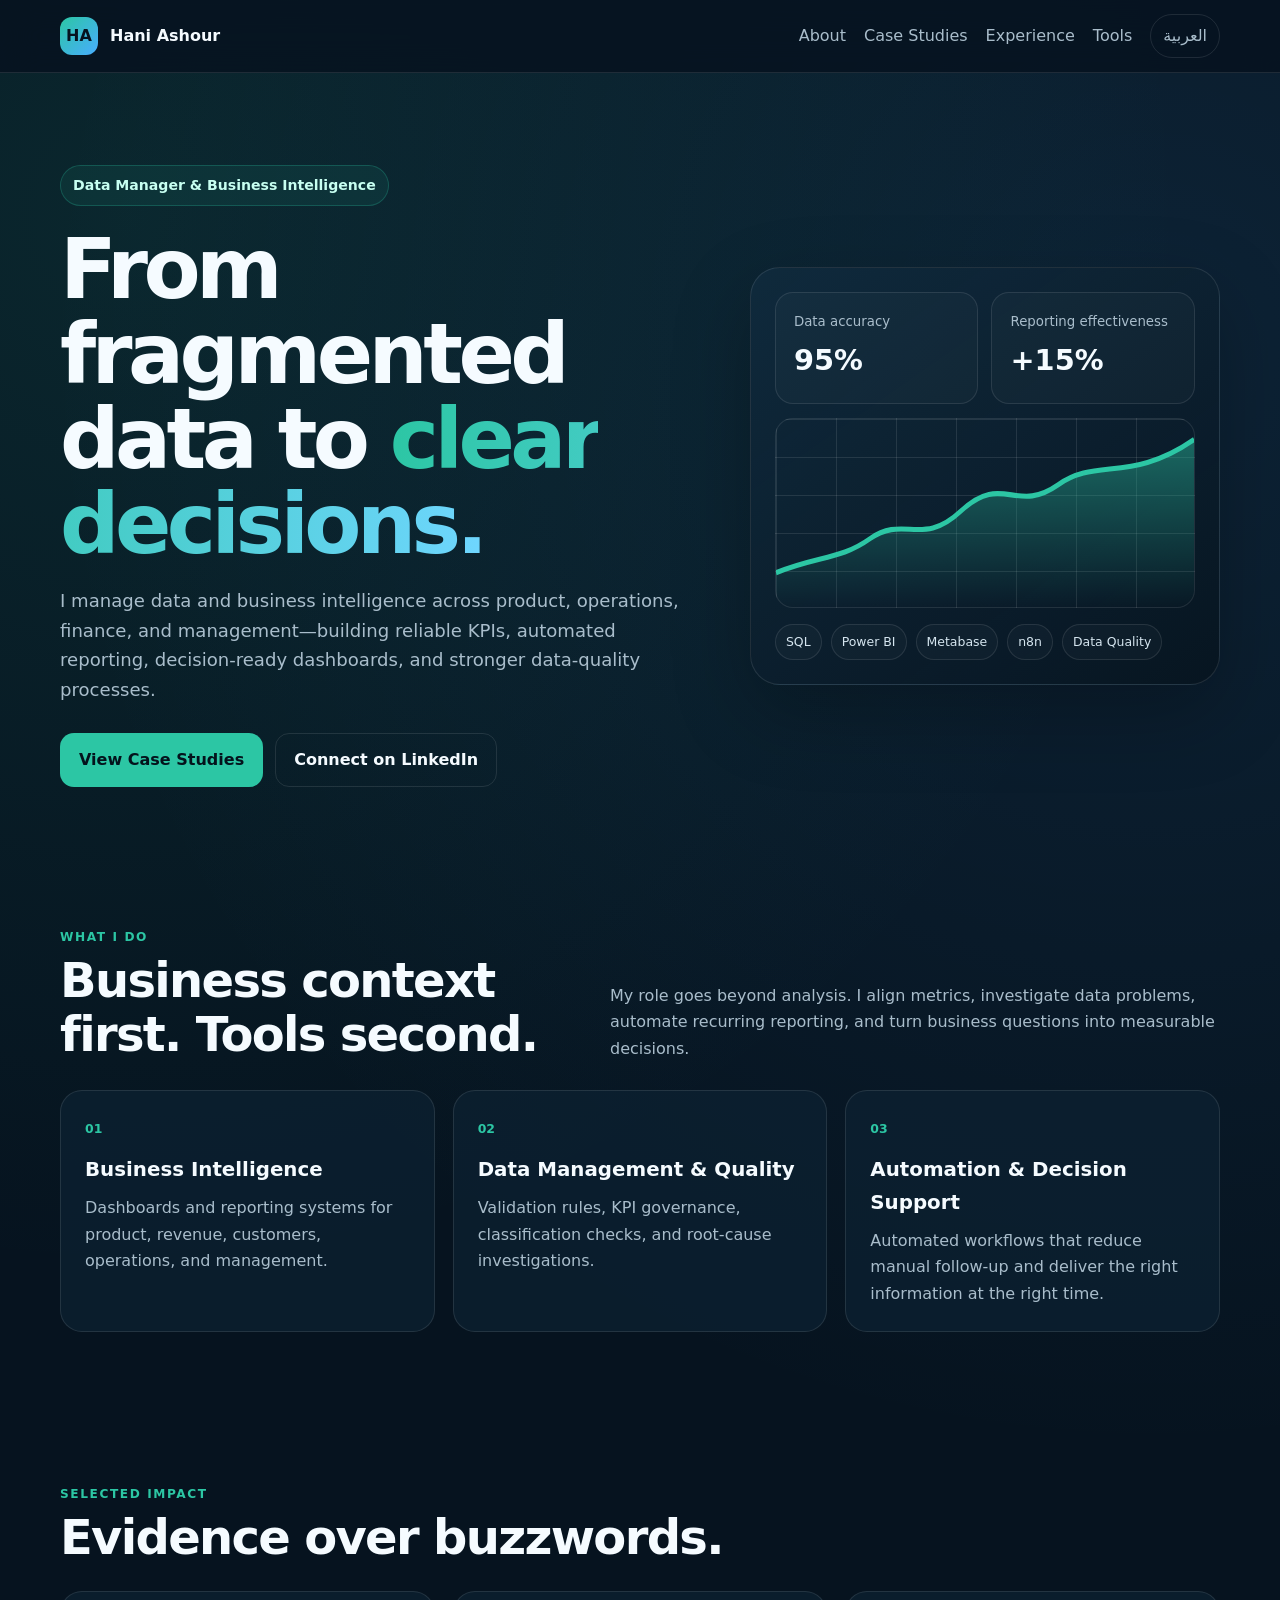
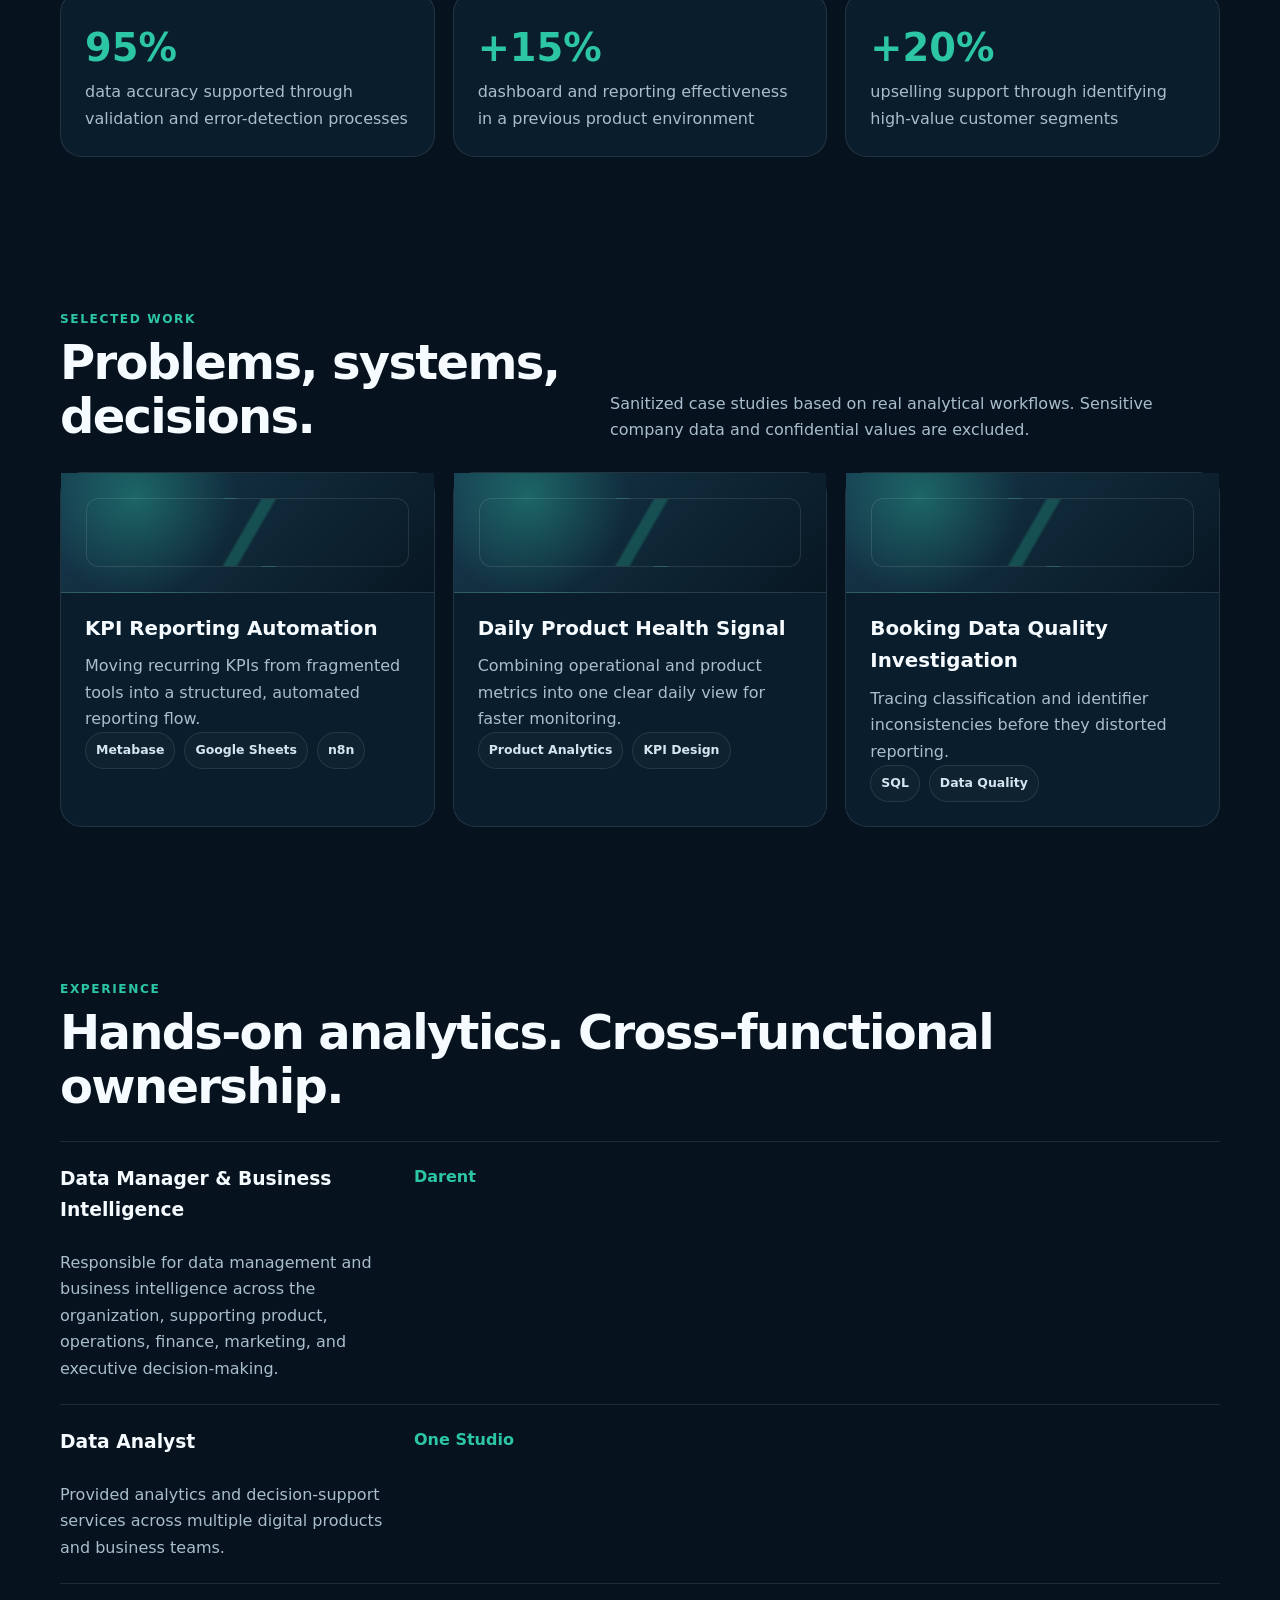
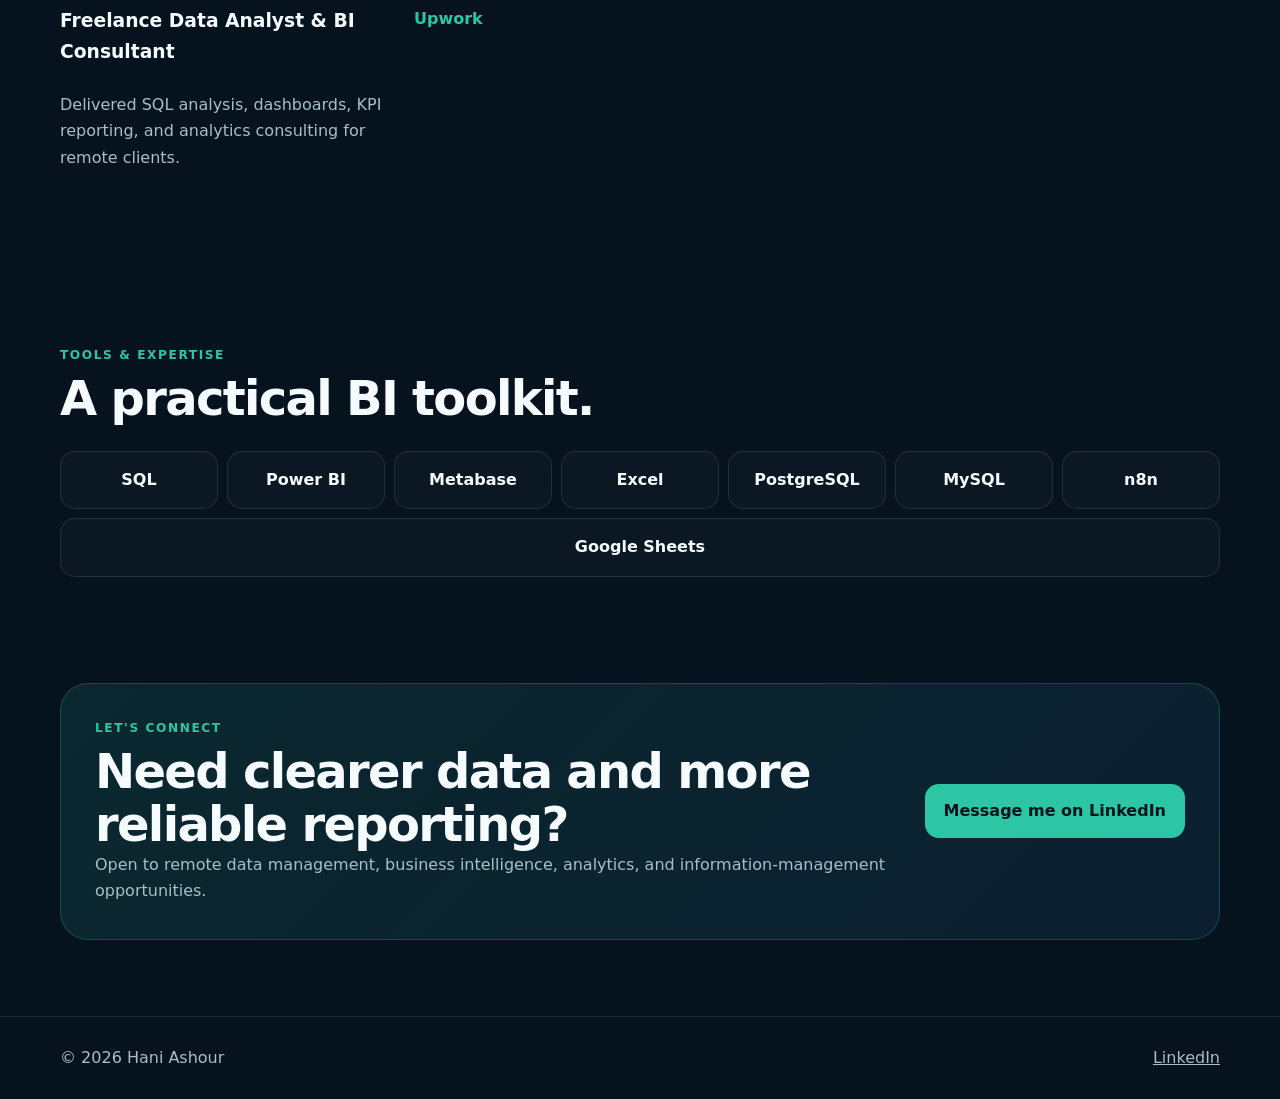
==== index.html @ 112cf879 "Add files via upload" ====
<!doctype html>
<html lang="en" dir="ltr">
<head>
  <meta charset="utf-8">
  <meta name="viewport" content="width=device-width,initial-scale=1">
  <title>Hani Ashour | Data Manager & Business Intelligence</title>
  <meta name="description" content="Hani Ashour is a Data Manager and Business Intelligence professional specializing in SQL, KPI automation, data quality, dashboards, and product and business analytics.">
  <meta name="robots" content="index,follow,max-image-preview:large">
  <meta property="og:type" content="profile">
  <meta property="og:title" content="Hani Ashour | Data Manager & Business Intelligence">
  <meta property="og:description" content="Turning fragmented data into reliable KPIs, automated reporting, and clear decisions.">
  <meta property="og:image" content="assets/og-image.svg">
  <link rel="icon" href="assets/favicon.svg" type="image/svg+xml">
  <link rel="stylesheet" href="assets/styles.css">
  <script type="application/ld+json">
  {
    "@context":"https://schema.org",
    "@type":"Person",
    "name":"Hani Ashour",
    "jobTitle":"Data Manager and Business Intelligence Professional",
    "sameAs":["https://www.linkedin.com/in/hani-ashour/"],
    "worksFor":{"@type":"Organization","name":"Darent"},
    "alumniOf":{"@type":"CollegeOrUniversity","name":"University of Palestine"},
    "knowsAbout":["Business Intelligence","Data Management","SQL","KPI Automation","Data Quality","Product Analytics","Power BI","Metabase"]
  }
  </script>
</head>
<body>
<a class="skip" href="#main">Skip to content</a>

<header class="site-header">
  <div class="nav container">
    <a class="brand" href="#top" aria-label="Hani Ashour home">
      <span class="brand-mark">HA</span><span>Hani Ashour</span>
    </a>
    <nav>
      <a href="#about" data-en="About" data-ar="عني">About</a>
      <a href="#work" data-en="Case Studies" data-ar="دراسات الحالة">Case Studies</a>
      <a href="#experience" data-en="Experience" data-ar="الخبرة">Experience</a>
      <a href="#tools" data-en="Tools" data-ar="الأدوات">Tools</a>
      <button id="langBtn" type="button">العربية</button>
    </nav>
  </div>
</header>

<main id="main">
<section id="top" class="hero">
  <div class="container hero-grid">
    <div>
      <div class="eyebrow" data-en="Data Manager & Business Intelligence" data-ar="مدير بيانات وذكاء أعمال">Data Manager & Business Intelligence</div>
      <h1 data-en="From fragmented data to clear decisions." data-ar="من بيانات متفرقة إلى قرارات واضحة.">From fragmented data to <span>clear decisions.</span></h1>
      <p class="lead" data-en="I manage data and business intelligence across product, operations, finance, and management—building reliable KPIs, automated reporting, decision-ready dashboards, and stronger data-quality processes."
         data-ar="أدير البيانات وذكاء الأعمال عبر المنتج والعمليات والمالية والإدارة، وأبني مؤشرات موثوقة وتقارير مؤتمتة ولوحات معلومات جاهزة لدعم القرار.">
         I manage data and business intelligence across product, operations, finance, and management—building reliable KPIs, automated reporting, decision-ready dashboards, and stronger data-quality processes.
      </p>
      <div class="actions">
        <a class="btn primary" href="#work" data-en="View Case Studies" data-ar="شاهد دراسات الحالة">View Case Studies</a>
        <a class="btn" href="https://www.linkedin.com/in/hani-ashour/" target="_blank" rel="noopener" data-en="Connect on LinkedIn" data-ar="تواصل عبر LinkedIn">Connect on LinkedIn</a>
      </div>
    </div>
    <div class="dashboard" aria-label="Business intelligence dashboard illustration">
      <div class="metric-grid">
        <div class="metric"><small data-en="Data accuracy" data-ar="دقة البيانات">Data accuracy</small><strong>95%</strong></div>
        <div class="metric"><small data-en="Reporting effectiveness" data-ar="فعالية التقارير">Reporting effectiveness</small><strong>+15%</strong></div>
      </div>
      <div class="chart">
        <svg viewBox="0 0 600 220" preserveAspectRatio="none" role="img" aria-label="Rising analytical trend">
          <defs><linearGradient id="fill" x1="0" y1="0" x2="0" y2="1"><stop offset="0" stop-color="#2cc6a4" stop-opacity=".45"/><stop offset="1" stop-color="#2cc6a4" stop-opacity="0"/></linearGradient></defs>
          <path d="M0 180 C60 160 92 165 135 140 C184 112 210 150 265 108 C325 62 344 112 405 77 C460 45 510 75 600 24 L600 220 L0 220Z" fill="url(#fill)"/>
          <path d="M0 180 C60 160 92 165 135 140 C184 112 210 150 265 108 C325 62 344 112 405 77 C460 45 510 75 600 24" fill="none" stroke="#2cc6a4" stroke-width="6"/>
        </svg>
      </div>
      <div class="chips"><span>SQL</span><span>Power BI</span><span>Metabase</span><span>n8n</span><span data-en="Data Quality" data-ar="جودة البيانات">Data Quality</span></div>
    </div>
  </div>
</section>

<section id="about">
  <div class="container">
    <div class="section-head">
      <div><div class="kicker" data-en="What I Do" data-ar="ماذا أقدم؟">What I Do</div><h2 data-en="Business context first. Tools second." data-ar="سياق الأعمال أولًا. الأدوات ثانيًا.">Business context first. Tools second.</h2></div>
      <p data-en="My role goes beyond analysis. I align metrics, investigate data problems, automate recurring reporting, and turn business questions into measurable decisions."
         data-ar="دوري يتجاوز التحليل؛ أوحد المؤشرات، وأحقق في مشاكل البيانات، وأؤتمت التقارير المتكررة، وأحوّل أسئلة الأعمال إلى قرارات قابلة للقياس.">
         My role goes beyond analysis. I align metrics, investigate data problems, automate recurring reporting, and turn business questions into measurable decisions.
      </p>
    </div>
    <div class="cards">
      <article><span>01</span><h3 data-en="Business Intelligence" data-ar="ذكاء الأعمال">Business Intelligence</h3><p data-en="Dashboards and reporting systems for product, revenue, customers, operations, and management."
      data-ar="لوحات معلومات وأنظمة تقارير تدعم قرارات المنتج والإيرادات والعملاء والعمليات والإدارة.">Dashboards and reporting systems for product, revenue, customers, operations, and management.</p></article>
      <article><span>02</span><h3 data-en="Data Management & Quality" data-ar="إدارة البيانات وجودتها">Data Management & Quality</h3><p data-en="Validation rules, KPI governance, classification checks, and root-cause investigations."
      data-ar="قواعد تحقق وحوكمة مؤشرات وفحص التصنيفات وتحليل الأسباب الجذرية للمشاكل.">Validation rules, KPI governance, classification checks, and root-cause investigations.</p></article>
      <article><span>03</span><h3 data-en="Automation & Decision Support" data-ar="الأتمتة ودعم القرار">Automation & Decision Support</h3><p data-en="Automated workflows that reduce manual follow-up and deliver the right information at the right time."
      data-ar="تدفقات مؤتمتة تقلل المتابعة اليدوية وتوصل المعلومة الصحيحة في الوقت المناسب.">Automated workflows that reduce manual follow-up and deliver the right information at the right time.</p></article>
    </div>
  </div>
</section>

<section id="impact">
  <div class="container">
    <div class="kicker" data-en="Selected Impact" data-ar="أثر مختار">Selected Impact</div>
    <h2 data-en="Evidence over buzzwords." data-ar="الدليل أهم من الكلام.">Evidence over buzzwords.</h2>
    <div class="impact-grid">
      <div><strong>95%</strong><p data-en="data accuracy supported through validation and error-detection processes" data-ar="دقة بيانات مدعومة بعمليات تحقق واكتشاف للأخطاء">data accuracy supported through validation and error-detection processes</p></div>
      <div><strong>+15%</strong><p data-en="dashboard and reporting effectiveness in a previous product environment" data-ar="تحسن في فعالية لوحات المعلومات والتقارير في بيئة منتج سابقة">dashboard and reporting effectiveness in a previous product environment</p></div>
      <div><strong>+20%</strong><p data-en="upselling support through identifying high-value customer segments" data-ar="دعم فرص البيع الإضافي عبر تحديد شرائح العملاء الأعلى قيمة">upselling support through identifying high-value customer segments</p></div>
    </div>
  </div>
</section>

<section id="work">
  <div class="container">
    <div class="section-head">
      <div><div class="kicker" data-en="Selected Work" data-ar="أعمال مختارة">Selected Work</div><h2 data-en="Problems, systems, decisions." data-ar="مشاكل، أنظمة، وقرارات.">Problems, systems, decisions.</h2></div>
      <p data-en="Sanitized case studies based on real analytical workflows. Sensitive company data and confidential values are excluded."
         data-ar="دراسات حالة مبنية على تجارب حقيقية بعد إزالة بيانات الشركات الحساسة والقيم السرية.">
         Sanitized case studies based on real analytical workflows. Sensitive company data and confidential values are excluded.
      </p>
    </div>
    <div class="cards case-cards">
      <article><div class="case-art"></div><h3 data-en="KPI Reporting Automation" data-ar="أتمتة تقارير مؤشرات الأداء">KPI Reporting Automation</h3><p data-en="Moving recurring KPIs from fragmented tools into a structured, automated reporting flow."
      data-ar="نقل المؤشرات المتكررة من أدوات متفرقة إلى تدفق تقارير منظم ومؤتمت.">Moving recurring KPIs from fragmented tools into a structured, automated reporting flow.</p><div class="tags"><b>Metabase</b><b>Google Sheets</b><b>n8n</b></div></article>
      <article><div class="case-art"></div><h3 data-en="Daily Product Health Signal" data-ar="مؤشر يومي لصحة المنتج">Daily Product Health Signal</h3><p data-en="Combining operational and product metrics into one clear daily view for faster monitoring."
      data-ar="دمج مؤشرات المنتج والعمليات في رؤية يومية واضحة للمتابعة الأسرع.">Combining operational and product metrics into one clear daily view for faster monitoring.</p><div class="tags"><b>Product Analytics</b><b>KPI Design</b></div></article>
      <article><div class="case-art"></div><h3 data-en="Booking Data Quality Investigation" data-ar="التحقيق في جودة بيانات الحجوزات">Booking Data Quality Investigation</h3><p data-en="Tracing classification and identifier inconsistencies before they distorted reporting."
      data-ar="تتبع اختلافات التصنيف والمعرفات قبل أن تشوه التقارير.">Tracing classification and identifier inconsistencies before they distorted reporting.</p><div class="tags"><b>SQL</b><b>Data Quality</b></div></article>
    </div>
  </div>
</section>

<section id="experience">
  <div class="container">
    <div class="kicker" data-en="Experience" data-ar="الخبرة">Experience</div>
    <h2 data-en="Hands-on analytics. Cross-functional ownership." data-ar="تحليل عملي ومسؤولية عابرة للأقسام.">Hands-on analytics. Cross-functional ownership.</h2>
    <div class="timeline">
      <div><h3 data-en="Data Manager & Business Intelligence" data-ar="مدير بيانات وذكاء أعمال">Data Manager & Business Intelligence</h3><b>Darent</b><p data-en="Responsible for data management and business intelligence across the organization, supporting product, operations, finance, marketing, and executive decision-making."
      data-ar="إدارة البيانات وذكاء الأعمال على مستوى المؤسسة، ودعم قرارات المنتج والعمليات والمالية والتسويق والإدارة.">Responsible for data management and business intelligence across the organization, supporting product, operations, finance, marketing, and executive decision-making.</p></div>
      <div><h3 data-en="Data Analyst" data-ar="محلل بيانات">Data Analyst</h3><b>One Studio</b><p data-en="Provided analytics and decision-support services across multiple digital products and business teams."
      data-ar="تقديم خدمات التحليل ودعم القرار عبر عدة منتجات رقمية وفرق أعمال.">Provided analytics and decision-support services across multiple digital products and business teams.</p></div>
      <div><h3 data-en="Freelance Data Analyst & BI Consultant" data-ar="محلل بيانات ومستشار BI مستقل">Freelance Data Analyst & BI Consultant</h3><b>Upwork</b><p data-en="Delivered SQL analysis, dashboards, KPI reporting, and analytics consulting for remote clients."
      data-ar="تقديم تحليل SQL ولوحات معلومات وتقارير مؤشرات واستشارات تحليلية لعملاء عن بعد.">Delivered SQL analysis, dashboards, KPI reporting, and analytics consulting for remote clients.</p></div>
    </div>
  </div>
</section>

<section id="tools">
  <div class="container">
    <div class="kicker" data-en="Tools & Expertise" data-ar="الأدوات والخبرة">Tools & Expertise</div>
    <h2 data-en="A practical BI toolkit." data-ar="حزمة BI عملية.">A practical BI toolkit.</h2>
    <div class="tools"><span>SQL</span><span>Power BI</span><span>Metabase</span><span>Excel</span><span>PostgreSQL</span><span>MySQL</span><span>n8n</span><span>Google Sheets</span></div>
  </div>
</section>

<section class="contact">
  <div class="container cta">
    <div><div class="kicker" data-en="Let's Connect" data-ar="لنتواصل">Let's Connect</div><h2 data-en="Need clearer data and more reliable reporting?" data-ar="تحتاج بيانات أوضح وتقارير أكثر موثوقية؟">Need clearer data and more reliable reporting?</h2><p data-en="Open to remote data management, business intelligence, analytics, and information-management opportunities."
    data-ar="متاح لفرص العمل عن بعد في إدارة البيانات وذكاء الأعمال والتحليلات وإدارة المعلومات.">Open to remote data management, business intelligence, analytics, and information-management opportunities.</p></div>
    <a class="btn primary" href="https://www.linkedin.com/in/hani-ashour/" target="_blank" rel="noopener" data-en="Message me on LinkedIn" data-ar="راسلني على LinkedIn">Message me on LinkedIn</a>
  </div>
</section>
</main>

<footer><div class="container"><span>© <span id="year"></span> Hani Ashour</span><a href="https://www.linkedin.com/in/hani-ashour/" target="_blank" rel="noopener">LinkedIn</a></div></footer>
<script src="assets/script.js"></script>
</body>
</html>
---- assets/styles.css ----
:root{--bg:#06131f;--panel:#0d2232;--panel2:#102a3d;--text:#f5fbff;--muted:#a9bdcb;--accent:#2cc6a4;--blue:#48adff;--line:rgba(255,255,255,.10);--max:1160px}*{box-sizing:border-box}html{scroll-behavior:smooth}body{margin:0;background:radial-gradient(circle at 10% 5%,rgba(44,198,164,.11),transparent 25%),radial-gradient(circle at 90% 8%,rgba(72,173,255,.10),transparent 27%),var(--bg);color:var(--text);font-family:Inter,system-ui,-apple-system,"Segoe UI",Arial,sans-serif;line-height:1.65}body.rtl{direction:rtl;font-family:Tahoma,Arial,sans-serif}.container{width:min(var(--max),calc(100% - 36px));margin:auto}.skip{position:absolute;left:-9999px}.skip:focus{left:10px;top:10px;background:white;color:black;padding:10px;z-index:99}.site-header{position:sticky;top:0;z-index:20;background:rgba(6,19,31,.84);backdrop-filter:blur(18px);border-bottom:1px solid var(--line)}.nav{min-height:72px;display:flex;align-items:center;justify-content:space-between;gap:20px}.brand{display:flex;align-items:center;gap:12px;color:var(--text);text-decoration:none;font-weight:900}.brand-mark{display:grid;place-items:center;width:38px;height:38px;border-radius:12px;background:linear-gradient(135deg,var(--accent),var(--blue));color:#06131f}.nav nav{display:flex;align-items:center;gap:18px}.nav nav a,.nav button{color:var(--muted);text-decoration:none;background:none;border:0;font:inherit;cursor:pointer}.nav button{border:1px solid var(--line);padding:8px 12px;border-radius:999px}.hero{padding:92px 0 64px}.hero-grid{display:grid;grid-template-columns:1.15fr .85fr;gap:54px;align-items:center}.eyebrow{display:inline-flex;padding:8px 12px;border-radius:999px;color:#c7fff1;background:rgba(44,198,164,.08);border:1px solid rgba(44,198,164,.25);font-size:.88rem;font-weight:800}h1{font-size:clamp(2.8rem,6.5vw,5.7rem);line-height:1.02;letter-spacing:-.055em;margin:22px 0 18px}h1 span{background:linear-gradient(90deg,var(--accent),#6fd6ff);-webkit-background-clip:text;background-clip:text;color:transparent}.lead{font-size:1.13rem;color:var(--muted);max-width:720px}.actions{display:flex;flex-wrap:wrap;gap:12px;margin-top:28px}.btn{display:inline-flex;justify-content:center;align-items:center;text-decoration:none;padding:13px 18px;border-radius:14px;border:1px solid var(--line);font-weight:850;color:var(--text)}.btn.primary{background:var(--accent);color:#04131c;border-color:transparent}.dashboard{padding:24px;border:1px solid var(--line);border-radius:30px;background:linear-gradient(145deg,rgba(16,42,61,.95),rgba(7,20,31,.85));box-shadow:0 28px 80px rgba(0,0,0,.24)}.metric-grid{display:grid;grid-template-columns:1fr 1fr;gap:13px}.metric{padding:18px;border-radius:18px;border:1px solid var(--line);background:rgba(255,255,255,.025)}.metric small{display:block;color:var(--muted)}.metric strong{display:block;font-size:1.8rem;margin-top:4px}.chart{height:190px;margin-top:14px;border:1px solid var(--line);border-radius:18px;overflow:hidden;background:linear-gradient(var(--line) 1px,transparent 1px),linear-gradient(90deg,var(--line) 1px,transparent 1px);background-size:100% 38px,60px 100%}.chart svg{width:100%;height:100%}.chips,.tags,.tools{display:flex;flex-wrap:wrap;gap:9px}.chips{margin-top:16px}.chips span,.tags b{font-size:.78rem;padding:7px 10px;border:1px solid var(--line);border-radius:999px;color:#d5e5ef;background:rgba(255,255,255,.025)}section{padding:76px 0}.section-head{display:flex;justify-content:space-between;align-items:end;gap:30px;margin-bottom:28px}.section-head>p{max-width:610px;color:var(--muted);margin:0}.kicker{text-transform:uppercase;letter-spacing:.13em;color:var(--accent);font-weight:900;font-size:.76rem}h2{font-size:clamp(2rem,4vw,3rem);line-height:1.12;letter-spacing:-.035em;margin:7px 0 0}.cards{display:grid;grid-template-columns:repeat(3,1fr);gap:18px}.cards article,.impact-grid>div{padding:24px;border:1px solid var(--line);border-radius:22px;background:rgba(13,34,50,.72)}.cards article>span{font-size:.78rem;color:var(--accent);font-weight:900}.cards h3{font-size:1.24rem;margin:13px 0 8px}.cards p,.impact-grid p,.timeline p,.contact p{color:var(--muted);margin:0}.impact-grid{display:grid;grid-template-columns:repeat(3,1fr);gap:18px;margin-top:26px}.impact-grid strong{font-size:2.4rem;color:var(--accent)}.case-art{height:120px;margin:-24px -24px 20px;background:radial-gradient(circle at 20% 20%,rgba(44,198,164,.35),transparent 32%),linear-gradient(135deg,#17394e,#081722);border-bottom:1px solid var(--line);position:relative}.case-art:after{content:"";position:absolute;inset:25px;border:1px solid rgba(255,255,255,.11);border-radius:13px;background:linear-gradient(120deg,transparent 48%,rgba(44,198,164,.25) 49%,rgba(44,198,164,.25) 52%,transparent 53%)}.timeline{margin-top:28px}.timeline>div{display:grid;grid-template-columns:330px 1fr;gap:24px;padding:22px 0;border-top:1px solid var(--line)}.timeline h3{margin:0}.timeline b{color:var(--accent)}.tools{margin-top:25px}.tools span{flex:1 1 140px;text-align:center;padding:15px;border:1px solid var(--line);border-radius:15px;background:rgba(255,255,255,.025);font-weight:850}.contact{padding-top:30px}.cta{display:grid;grid-template-columns:1fr auto;align-items:center;gap:30px;padding:34px;border-radius:28px;border:1px solid rgba(44,198,164,.25);background:linear-gradient(135deg,rgba(44,198,164,.12),rgba(72,173,255,.08))}footer{border-top:1px solid var(--line);padding:28px 0;color:var(--muted)}footer .container{display:flex;justify-content:space-between}footer a{color:var(--muted)}@media(max-width:900px){.hero-grid{grid-template-columns:1fr}.cards,.impact-grid{grid-template-columns:1fr 1fr}.nav nav a{display:none}.timeline>div{grid-template-columns:1fr}.cta{grid-template-columns:1fr}}@media(max-width:620px){.hero{padding-top:58px}h1{font-size:2.7rem}.cards,.impact-grid,.metric-grid{grid-template-columns:1fr}.section-head{flex-direction:column;align-items:start}.dashboard{padding:18px}}
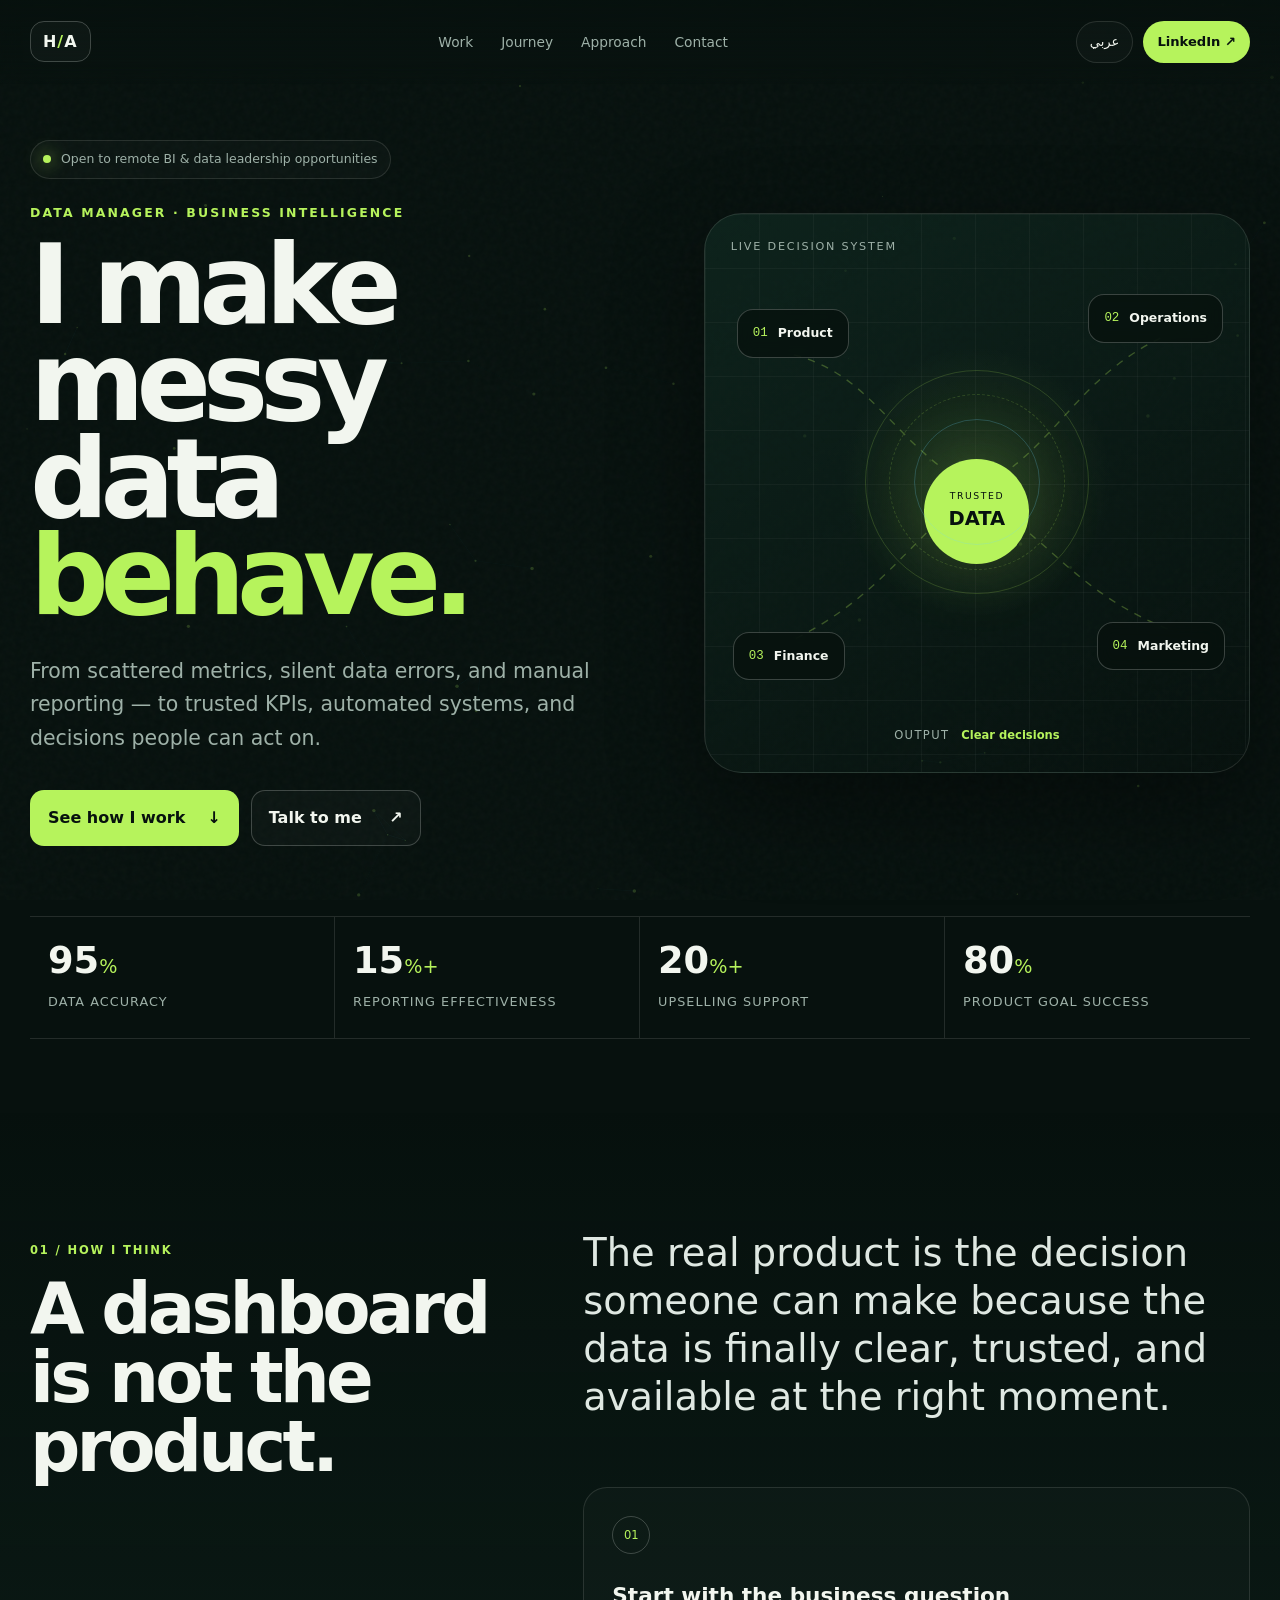
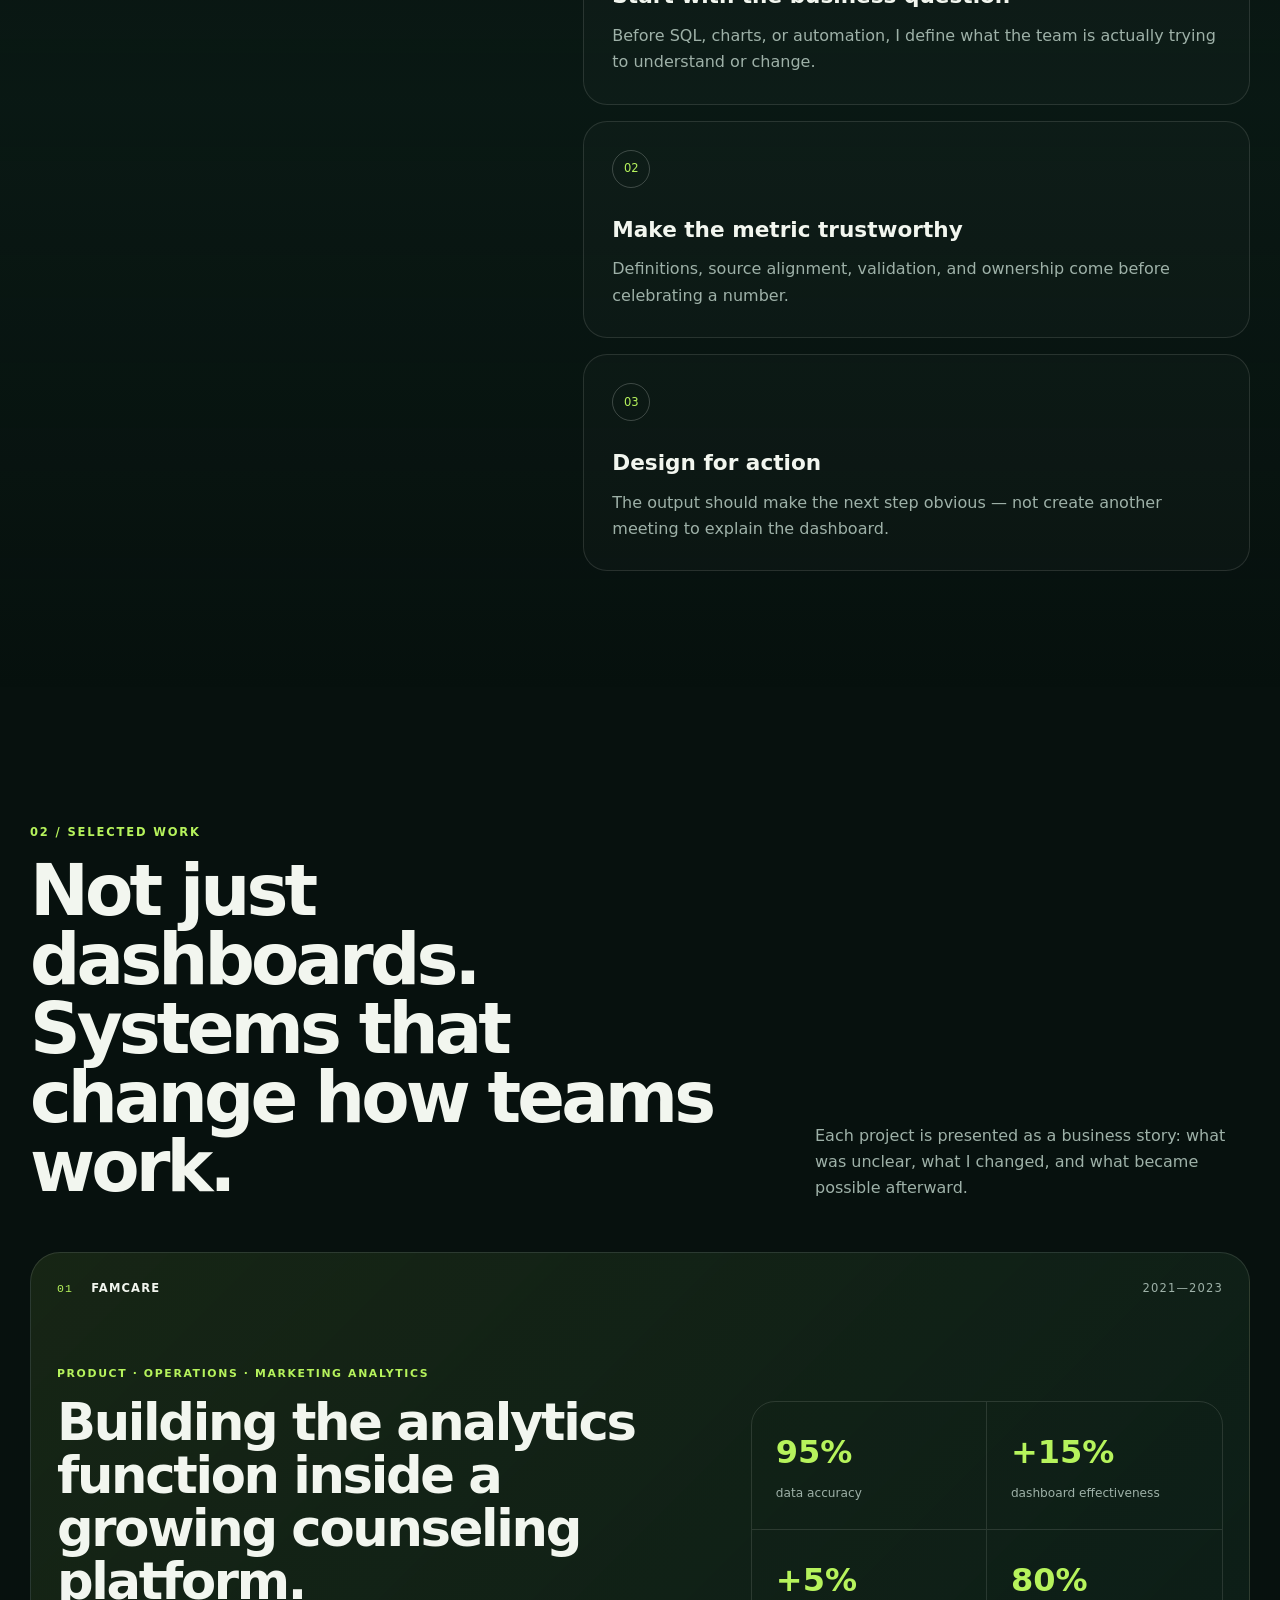
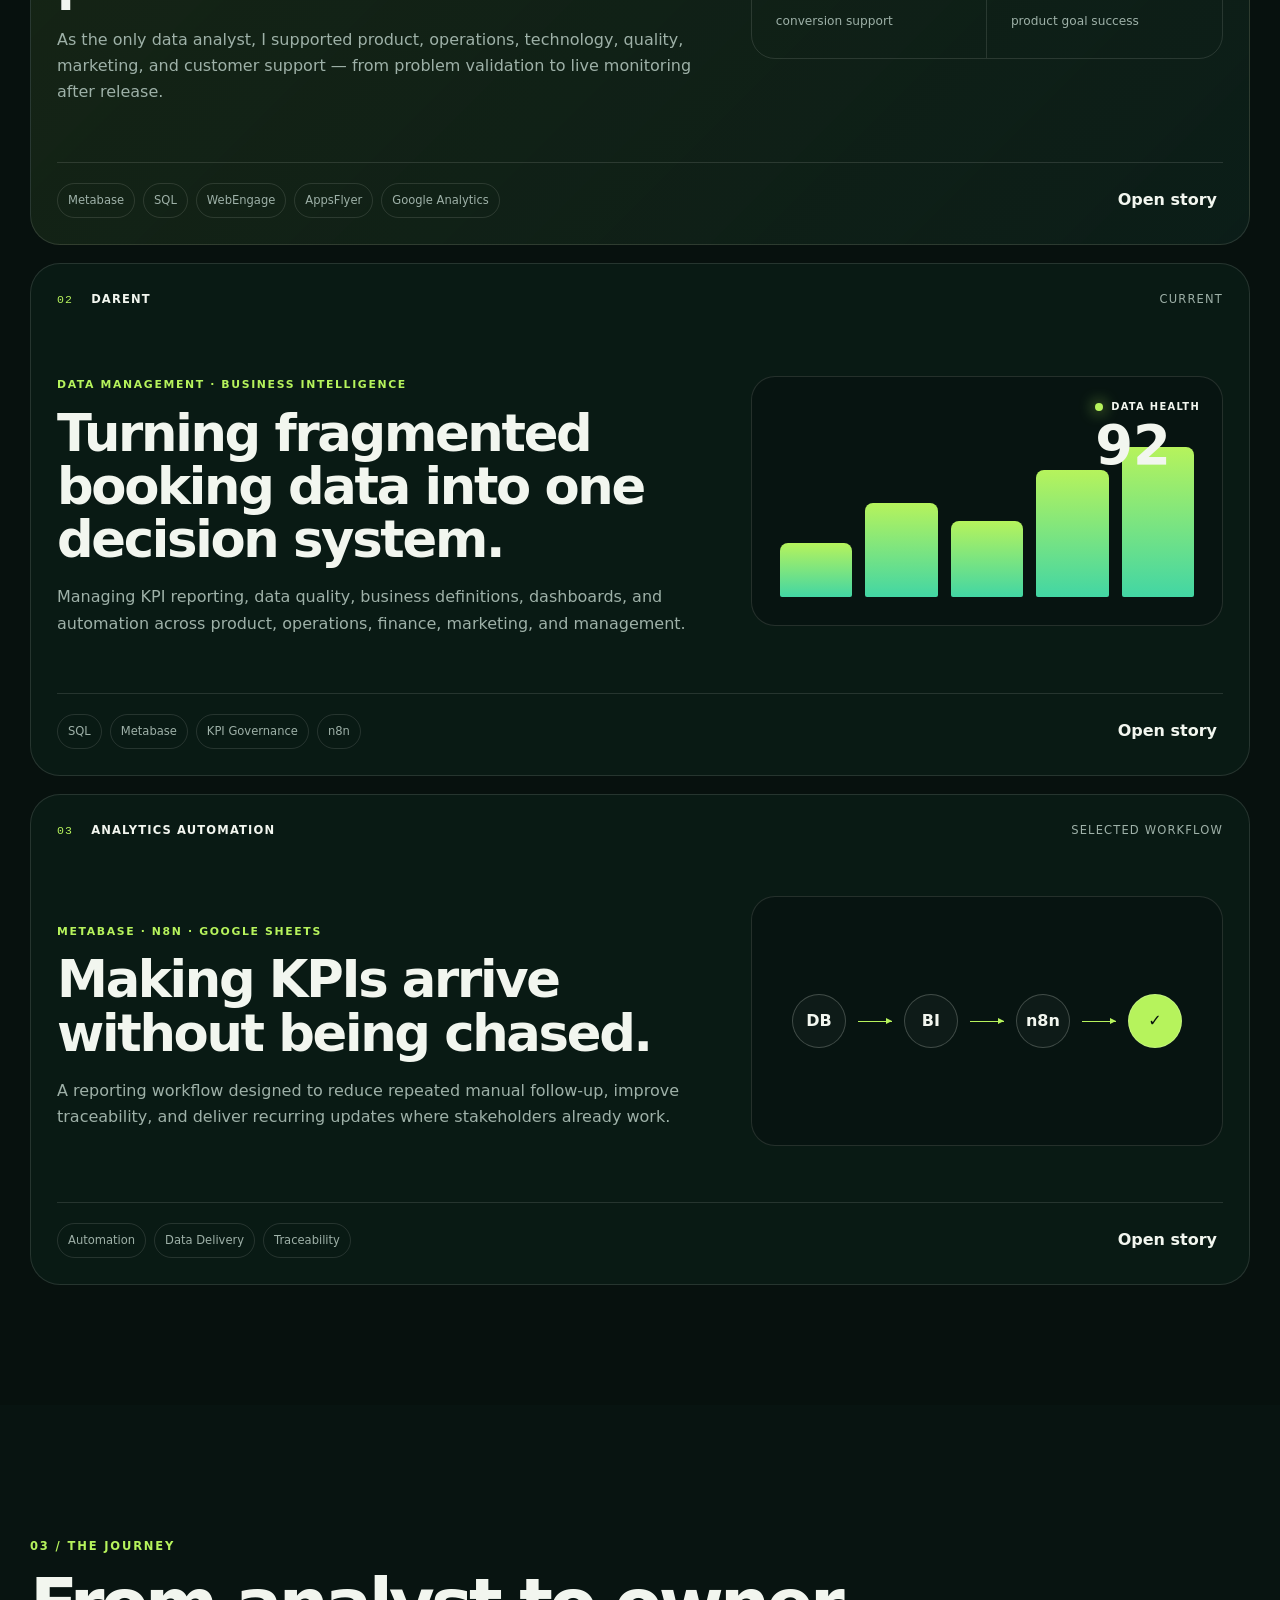
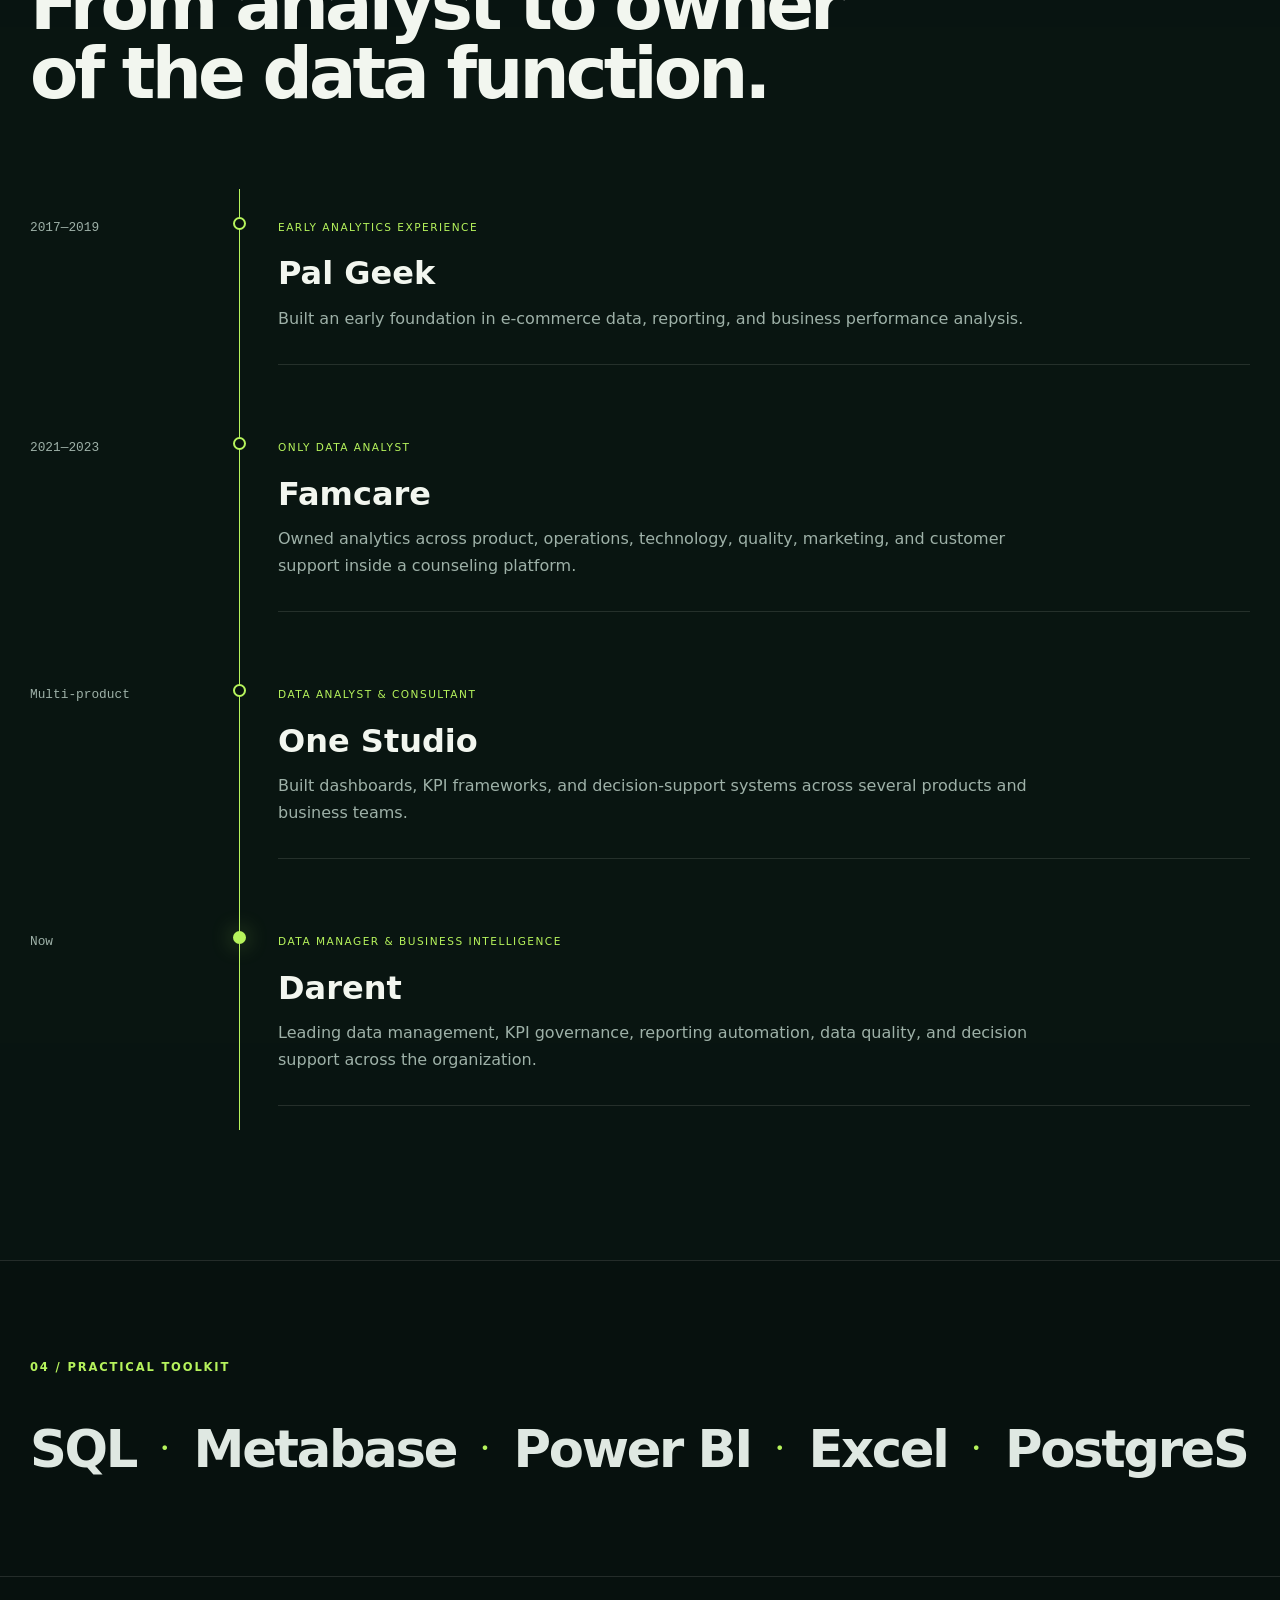
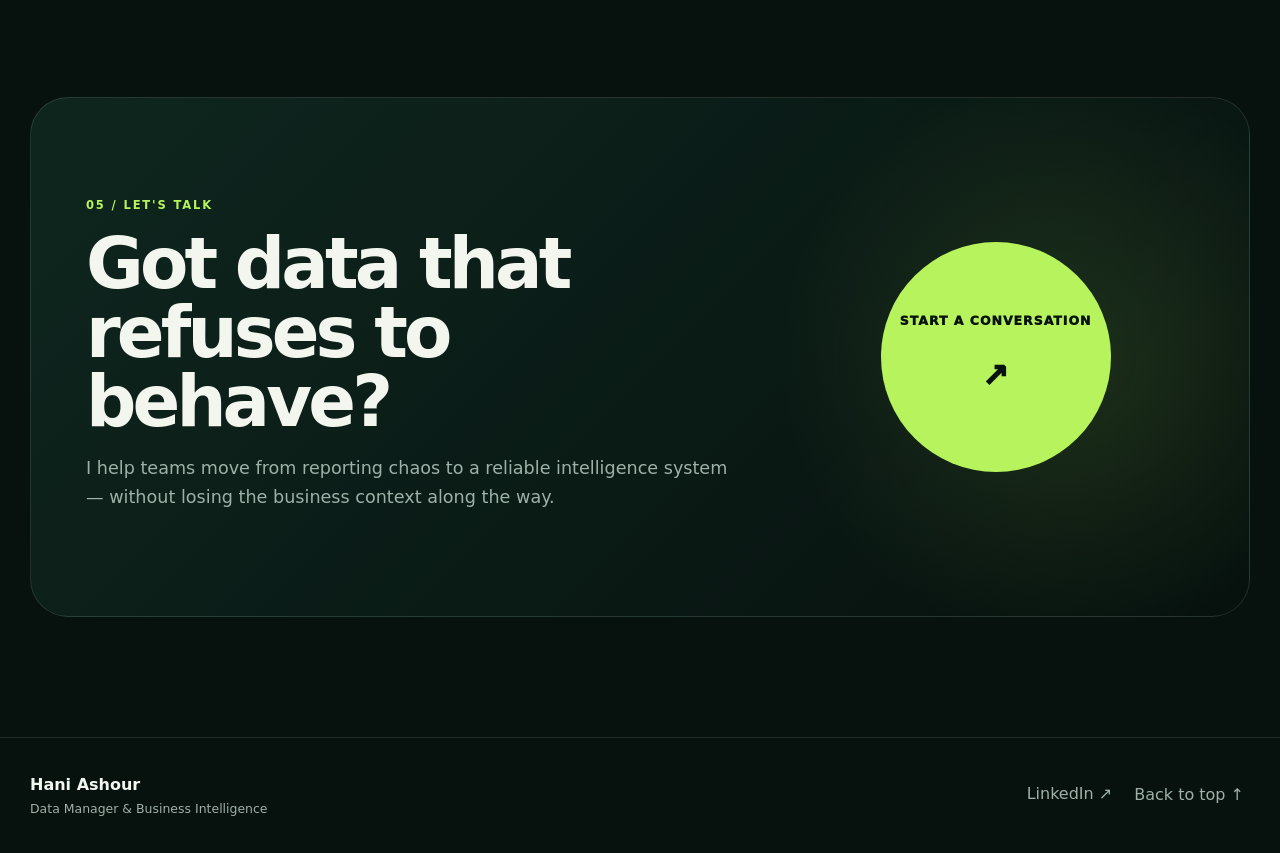
==== commit 297da240: "Add files via upload" ====
--- a/index.html
+++ b/index.html
@@ -3,163 +3,136 @@
 <head>
   <meta charset="utf-8">
   <meta name="viewport" content="width=device-width,initial-scale=1">
+  <meta name="theme-color" content="#07110e">
   <title>Hani Ashour | Data Manager & Business Intelligence</title>
-  <meta name="description" content="Hani Ashour is a Data Manager and Business Intelligence professional specializing in SQL, KPI automation, data quality, dashboards, and product and business analytics.">
+  <meta name="description" content="Hani Ashour is a Data Manager and Business Intelligence professional specializing in product analytics, KPI governance, data quality, SQL, dashboards, and reporting automation.">
   <meta name="robots" content="index,follow,max-image-preview:large">
   <meta property="og:type" content="profile">
   <meta property="og:title" content="Hani Ashour | Data Manager & Business Intelligence">
-  <meta property="og:description" content="Turning fragmented data into reliable KPIs, automated reporting, and clear decisions.">
+  <meta property="og:description" content="I make messy data behave — turning fragmented metrics into reliable systems and clear decisions.">
   <meta property="og:image" content="assets/og-image.svg">
   <link rel="icon" href="assets/favicon.svg" type="image/svg+xml">
   <link rel="stylesheet" href="assets/styles.css">
   <script type="application/ld+json">
-  {
-    "@context":"https://schema.org",
-    "@type":"Person",
-    "name":"Hani Ashour",
-    "jobTitle":"Data Manager and Business Intelligence Professional",
-    "sameAs":["https://www.linkedin.com/in/hani-ashour/"],
-    "worksFor":{"@type":"Organization","name":"Darent"},
-    "alumniOf":{"@type":"CollegeOrUniversity","name":"University of Palestine"},
-    "knowsAbout":["Business Intelligence","Data Management","SQL","KPI Automation","Data Quality","Product Analytics","Power BI","Metabase"]
-  }
+  {"@context":"https://schema.org","@type":"ProfilePage","mainEntity":{"@type":"Person","name":"Hani Ashour","jobTitle":"Data Manager and Business Intelligence Professional","sameAs":["https://www.linkedin.com/in/hani-ashour/"],"worksFor":{"@type":"Organization","name":"Darent"},"alumniOf":{"@type":"CollegeOrUniversity","name":"University of Palestine"},"knowsAbout":["Business Intelligence","Data Management","Product Analytics","SQL","KPI Governance","Data Quality","Power BI","Metabase","Reporting Automation"]}}
   </script>
 </head>
 <body>
-<a class="skip" href="#main">Skip to content</a>
+<div class="cursor-glow" aria-hidden="true"></div>
+<canvas id="dataCanvas" aria-hidden="true"></canvas>
+<div class="noise" aria-hidden="true"></div>
+<a class="skip-link" href="#main">Skip to content</a>
 
 <header class="site-header">
-  <div class="nav container">
-    <a class="brand" href="#top" aria-label="Hani Ashour home">
-      <span class="brand-mark">HA</span><span>Hani Ashour</span>
-    </a>
-    <nav>
-      <a href="#about" data-en="About" data-ar="عني">About</a>
-      <a href="#work" data-en="Case Studies" data-ar="دراسات الحالة">Case Studies</a>
-      <a href="#experience" data-en="Experience" data-ar="الخبرة">Experience</a>
-      <a href="#tools" data-en="Tools" data-ar="الأدوات">Tools</a>
-      <button id="langBtn" type="button">العربية</button>
+  <div class="container nav-wrap">
+    <a class="brand magnetic" href="#top" aria-label="Hani Ashour home"><span class="brand-symbol">H<span>/</span>A</span></a>
+    <nav class="desktop-nav" aria-label="Primary navigation">
+      <a href="#work" data-en="Work" data-ar="الأعمال">Work</a>
+      <a href="#journey" data-en="Journey" data-ar="المسيرة">Journey</a>
+      <a href="#about" data-en="Approach" data-ar="المنهجية">Approach</a>
+      <a href="#contact" data-en="Contact" data-ar="تواصل">Contact</a>
     </nav>
+    <div class="nav-actions">
+      <button id="langBtn" class="lang-btn magnetic" type="button" aria-label="Switch language">عربي</button>
+      <a class="nav-linkedin magnetic" href="https://www.linkedin.com/in/hani-ashour/" target="_blank" rel="noopener">LinkedIn ↗</a>
+    </div>
   </div>
 </header>
 
 <main id="main">
 <section id="top" class="hero">
-  <div class="container hero-grid">
-    <div>
-      <div class="eyebrow" data-en="Data Manager & Business Intelligence" data-ar="مدير بيانات وذكاء أعمال">Data Manager & Business Intelligence</div>
-      <h1 data-en="From fragmented data to clear decisions." data-ar="من بيانات متفرقة إلى قرارات واضحة.">From fragmented data to <span>clear decisions.</span></h1>
-      <p class="lead" data-en="I manage data and business intelligence across product, operations, finance, and management—building reliable KPIs, automated reporting, decision-ready dashboards, and stronger data-quality processes."
-         data-ar="أدير البيانات وذكاء الأعمال عبر المنتج والعمليات والمالية والإدارة، وأبني مؤشرات موثوقة وتقارير مؤتمتة ولوحات معلومات جاهزة لدعم القرار.">
-         I manage data and business intelligence across product, operations, finance, and management—building reliable KPIs, automated reporting, decision-ready dashboards, and stronger data-quality processes.
-      </p>
-      <div class="actions">
-        <a class="btn primary" href="#work" data-en="View Case Studies" data-ar="شاهد دراسات الحالة">View Case Studies</a>
-        <a class="btn" href="https://www.linkedin.com/in/hani-ashour/" target="_blank" rel="noopener" data-en="Connect on LinkedIn" data-ar="تواصل عبر LinkedIn">Connect on LinkedIn</a>
+  <div class="container hero-layout">
+    <div class="hero-copy reveal">
+      <div class="availability"><span class="availability-dot"></span><span data-en="Open to remote BI & data leadership opportunities" data-ar="متاح لفرص إدارة البيانات وذكاء الأعمال عن بُعد">Open to remote BI & data leadership opportunities</span></div>
+      <p class="hero-kicker" data-en="DATA MANAGER · BUSINESS INTELLIGENCE" data-ar="مدير بيانات · ذكاء أعمال">DATA MANAGER · BUSINESS INTELLIGENCE</p>
+      <h1><span data-en="I make messy data" data-ar="أجعل البيانات المعقدة">I make messy data</span><em data-en="behave." data-ar="تعمل لصالح القرار.">behave.</em></h1>
+      <p class="hero-intro" data-en="From scattered metrics, silent data errors, and manual reporting — to trusted KPIs, automated systems, and decisions people can act on." data-ar="من مؤشرات متفرقة وأخطاء صامتة وتقارير يدوية، إلى مؤشرات موثوقة وأنظمة مؤتمتة وقرارات قابلة للتنفيذ.">From scattered metrics, silent data errors, and manual reporting — to trusted KPIs, automated systems, and decisions people can act on.</p>
+      <div class="hero-cta">
+        <a class="button button-primary magnetic" href="#work"><span data-en="See how I work" data-ar="شاهد كيف أعمل">See how I work</span><span>↓</span></a>
+        <a class="button button-ghost magnetic" href="https://www.linkedin.com/in/hani-ashour/" target="_blank" rel="noopener"><span data-en="Talk to me" data-ar="تواصل معي">Talk to me</span><span>↗</span></a>
       </div>
     </div>
-    <div class="dashboard" aria-label="Business intelligence dashboard illustration">
-      <div class="metric-grid">
-        <div class="metric"><small data-en="Data accuracy" data-ar="دقة البيانات">Data accuracy</small><strong>95%</strong></div>
-        <div class="metric"><small data-en="Reporting effectiveness" data-ar="فعالية التقارير">Reporting effectiveness</small><strong>+15%</strong></div>
+
+    <div class="hero-system reveal" data-delay="160">
+      <div class="system-label" data-en="LIVE DECISION SYSTEM" data-ar="نظام قرار حي">LIVE DECISION SYSTEM</div>
+      <div class="system-core parallax" data-depth="16"><div class="core-rings"><span></span><span></span><span></span></div><div class="core-center"><small data-en="TRUSTED" data-ar="موثوق">TRUSTED</small><strong>DATA</strong></div></div>
+      <div class="source-node source-a parallax" data-depth="22"><span>01</span><b data-en="Product" data-ar="المنتج">Product</b></div>
+      <div class="source-node source-b parallax" data-depth="13"><span>02</span><b data-en="Operations" data-ar="العمليات">Operations</b></div>
+      <div class="source-node source-c parallax" data-depth="19"><span>03</span><b data-en="Finance" data-ar="المالية">Finance</b></div>
+      <div class="source-node source-d parallax" data-depth="11"><span>04</span><b data-en="Marketing" data-ar="التسويق">Marketing</b></div>
+      <svg class="system-lines" viewBox="0 0 520 520" aria-hidden="true"><path d="M85,128 C150,145 172,194 225,235"></path><path d="M435,112 C366,146 345,194 294,235"></path><path d="M87,399 C153,365 181,327 225,285"></path><path d="M442,390 C370,360 345,326 295,286"></path></svg>
+      <div class="system-output"><span data-en="OUTPUT" data-ar="المخرج">OUTPUT</span><strong data-en="Clear decisions" data-ar="قرارات واضحة">Clear decisions</strong></div>
+    </div>
+  </div>
+
+  <div class="container proof-strip reveal" data-delay="260">
+    <div><strong class="counter" data-target="95">0</strong><i>%</i><span data-en="data accuracy" data-ar="دقة البيانات">data accuracy</span></div>
+    <div><strong class="counter" data-target="15">0</strong><i>%+</i><span data-en="reporting effectiveness" data-ar="فعالية التقارير">reporting effectiveness</span></div>
+    <div><strong class="counter" data-target="20">0</strong><i>%+</i><span data-en="upselling support" data-ar="دعم البيع الإضافي">upselling support</span></div>
+    <div><strong class="counter" data-target="80">0</strong><i>%</i><span data-en="product goal success" data-ar="نجاح أهداف المنتج">product goal success</span></div>
+  </div>
+</section>
+
+<section class="manifesto" id="about">
+  <div class="container manifesto-grid">
+    <div class="manifesto-sticky reveal"><p class="section-index">01 / <span data-en="HOW I THINK" data-ar="كيف أفكر">HOW I THINK</span></p><h2 data-en="A dashboard is not the product." data-ar="الداشبورد ليست المنتج النهائي.">A dashboard is not the product.</h2></div>
+    <div class="manifesto-text">
+      <p class="big-statement reveal" data-en="The real product is the decision someone can make because the data is finally clear, trusted, and available at the right moment." data-ar="المنتج الحقيقي هو القرار الذي يستطيع شخص اتخاذه لأن البيانات أصبحت واضحة وموثوقة ومتاحة في الوقت المناسب.">The real product is the decision someone can make because the data is finally clear, trusted, and available at the right moment.</p>
+      <div class="principles">
+        <article class="principle reveal tilt"><span>01</span><h3 data-en="Start with the business question" data-ar="ابدأ بسؤال الأعمال">Start with the business question</h3><p data-en="Before SQL, charts, or automation, I define what the team is actually trying to understand or change." data-ar="قبل SQL والرسوم والأتمتة، أحدد ما الذي يحاول الفريق فهمه أو تغييره فعلًا.">Before SQL, charts, or automation, I define what the team is actually trying to understand or change.</p></article>
+        <article class="principle reveal tilt"><span>02</span><h3 data-en="Make the metric trustworthy" data-ar="اجعل المؤشر موثوقًا">Make the metric trustworthy</h3><p data-en="Definitions, source alignment, validation, and ownership come before celebrating a number." data-ar="التعريفات وتوحيد المصادر والتحقق وتحديد المسؤولية تسبق الاحتفال بأي رقم.">Definitions, source alignment, validation, and ownership come before celebrating a number.</p></article>
+        <article class="principle reveal tilt"><span>03</span><h3 data-en="Design for action" data-ar="صمّم من أجل الفعل">Design for action</h3><p data-en="The output should make the next step obvious — not create another meeting to explain the dashboard." data-ar="يجب أن يجعل الناتج الخطوة التالية واضحة، لا أن يحتاج اجتماعًا جديدًا لشرح الداشبورد.">The output should make the next step obvious — not create another meeting to explain the dashboard.</p></article>
       </div>
-      <div class="chart">
-        <svg viewBox="0 0 600 220" preserveAspectRatio="none" role="img" aria-label="Rising analytical trend">
-          <defs><linearGradient id="fill" x1="0" y1="0" x2="0" y2="1"><stop offset="0" stop-color="#2cc6a4" stop-opacity=".45"/><stop offset="1" stop-color="#2cc6a4" stop-opacity="0"/></linearGradient></defs>
-          <path d="M0 180 C60 160 92 165 135 140 C184 112 210 150 265 108 C325 62 344 112 405 77 C460 45 510 75 600 24 L600 220 L0 220Z" fill="url(#fill)"/>
-          <path d="M0 180 C60 160 92 165 135 140 C184 112 210 150 265 108 C325 62 344 112 405 77 C460 45 510 75 600 24" fill="none" stroke="#2cc6a4" stroke-width="6"/>
-        </svg>
-      </div>
-      <div class="chips"><span>SQL</span><span>Power BI</span><span>Metabase</span><span>n8n</span><span data-en="Data Quality" data-ar="جودة البيانات">Data Quality</span></div>
     </div>
   </div>
 </section>
 
-<section id="about">
+<section id="work" class="work">
   <div class="container">
-    <div class="section-head">
-      <div><div class="kicker" data-en="What I Do" data-ar="ماذا أقدم؟">What I Do</div><h2 data-en="Business context first. Tools second." data-ar="سياق الأعمال أولًا. الأدوات ثانيًا.">Business context first. Tools second.</h2></div>
-      <p data-en="My role goes beyond analysis. I align metrics, investigate data problems, automate recurring reporting, and turn business questions into measurable decisions."
-         data-ar="دوري يتجاوز التحليل؛ أوحد المؤشرات، وأحقق في مشاكل البيانات، وأؤتمت التقارير المتكررة، وأحوّل أسئلة الأعمال إلى قرارات قابلة للقياس.">
-         My role goes beyond analysis. I align metrics, investigate data problems, automate recurring reporting, and turn business questions into measurable decisions.
-      </p>
-    </div>
-    <div class="cards">
-      <article><span>01</span><h3 data-en="Business Intelligence" data-ar="ذكاء الأعمال">Business Intelligence</h3><p data-en="Dashboards and reporting systems for product, revenue, customers, operations, and management."
-      data-ar="لوحات معلومات وأنظمة تقارير تدعم قرارات المنتج والإيرادات والعملاء والعمليات والإدارة.">Dashboards and reporting systems for product, revenue, customers, operations, and management.</p></article>
-      <article><span>02</span><h3 data-en="Data Management & Quality" data-ar="إدارة البيانات وجودتها">Data Management & Quality</h3><p data-en="Validation rules, KPI governance, classification checks, and root-cause investigations."
-      data-ar="قواعد تحقق وحوكمة مؤشرات وفحص التصنيفات وتحليل الأسباب الجذرية للمشاكل.">Validation rules, KPI governance, classification checks, and root-cause investigations.</p></article>
-      <article><span>03</span><h3 data-en="Automation & Decision Support" data-ar="الأتمتة ودعم القرار">Automation & Decision Support</h3><p data-en="Automated workflows that reduce manual follow-up and deliver the right information at the right time."
-      data-ar="تدفقات مؤتمتة تقلل المتابعة اليدوية وتوصل المعلومة الصحيحة في الوقت المناسب.">Automated workflows that reduce manual follow-up and deliver the right information at the right time.</p></article>
+    <div class="work-head reveal"><div><p class="section-index">02 / <span data-en="SELECTED WORK" data-ar="أعمال مختارة">SELECTED WORK</span></p><h2 data-en="Not just dashboards. Systems that change how teams work." data-ar="ليست مجرد داشبوردات، بل أنظمة تغيّر طريقة عمل الفرق.">Not just dashboards. Systems that change how teams work.</h2></div><p data-en="Each project is presented as a business story: what was unclear, what I changed, and what became possible afterward." data-ar="كل مشروع معروض كقصة أعمال: ما الذي كان غير واضح، ماذا غيّرت، وما الذي أصبح ممكنًا بعد ذلك.">Each project is presented as a business story: what was unclear, what I changed, and what became possible afterward.</p></div>
+
+    <div class="project-list">
+      <article class="project project-featured reveal tilt" data-project="famcare">
+        <div class="project-meta"><span class="project-number">01</span><span class="project-company">Famcare</span><span class="project-years">2021—2023</span></div>
+        <div class="project-body"><div><p class="project-type" data-en="PRODUCT · OPERATIONS · MARKETING ANALYTICS" data-ar="تحليلات المنتج والعمليات والتسويق">PRODUCT · OPERATIONS · MARKETING ANALYTICS</p><h3 data-en="Building the analytics function inside a growing counseling platform." data-ar="بناء وظيفة التحليلات داخل منصة استشارات متنامية.">Building the analytics function inside a growing counseling platform.</h3><p data-en="As the only data analyst, I supported product, operations, technology, quality, marketing, and customer support — from problem validation to live monitoring after release." data-ar="بصفتي محلل البيانات الوحيد، دعمت المنتج والعمليات والتقنية والجودة والتسويق وخدمة العملاء، من التحقق من المشكلة حتى المتابعة الحية بعد الإطلاق.">As the only data analyst, I supported product, operations, technology, quality, marketing, and customer support — from problem validation to live monitoring after release.</p></div><div class="project-impact-grid"><div><strong>95%</strong><span data-en="data accuracy" data-ar="دقة البيانات">data accuracy</span></div><div><strong>+15%</strong><span data-en="dashboard effectiveness" data-ar="فعالية الداشبورد">dashboard effectiveness</span></div><div><strong>+5%</strong><span data-en="conversion support" data-ar="دعم التحويل">conversion support</span></div><div><strong>80%</strong><span data-en="product goal success" data-ar="نجاح أهداف المنتج">product goal success</span></div></div></div>
+        <div class="project-footer"><div class="tech-row"><span>Metabase</span><span>SQL</span><span>WebEngage</span><span>AppsFlyer</span><span>Google Analytics</span></div><button class="project-open magnetic" type="button" data-en="Open story" data-ar="افتح القصة">Open story <i>↗</i></button></div>
+      </article>
+
+      <article class="project reveal tilt" data-project="darent">
+        <div class="project-meta"><span class="project-number">02</span><span class="project-company">Darent</span><span class="project-years" data-en="Current" data-ar="حاليًا">Current</span></div>
+        <div class="project-body"><div><p class="project-type" data-en="DATA MANAGEMENT · BUSINESS INTELLIGENCE" data-ar="إدارة البيانات · ذكاء الأعمال">DATA MANAGEMENT · BUSINESS INTELLIGENCE</p><h3 data-en="Turning fragmented booking data into one decision system." data-ar="تحويل بيانات حجوزات متفرقة إلى نظام قرار واحد.">Turning fragmented booking data into one decision system.</h3><p data-en="Managing KPI reporting, data quality, business definitions, dashboards, and automation across product, operations, finance, marketing, and management." data-ar="إدارة تقارير المؤشرات وجودة البيانات والتعريفات التجارية والداشبوردات والأتمتة عبر المنتج والعمليات والمالية والتسويق والإدارة.">Managing KPI reporting, data quality, business definitions, dashboards, and automation across product, operations, finance, marketing, and management.</p></div><div class="project-visual booking-visual" aria-hidden="true"><div class="visual-bar"><span></span><span></span><span></span><span></span><span></span></div><div class="visual-status"><i></i><b data-en="DATA HEALTH" data-ar="صحة البيانات">DATA HEALTH</b><strong>92</strong></div></div></div>
+        <div class="project-footer"><div class="tech-row"><span>SQL</span><span>Metabase</span><span>KPI Governance</span><span>n8n</span></div><button class="project-open magnetic" type="button" data-en="Open story" data-ar="افتح القصة">Open story <i>↗</i></button></div>
+      </article>
+
+      <article class="project reveal tilt" data-project="automation">
+        <div class="project-meta"><span class="project-number">03</span><span class="project-company" data-en="Analytics Automation" data-ar="أتمتة التحليلات">Analytics Automation</span><span class="project-years" data-en="Selected workflow" data-ar="تدفق مختار">Selected workflow</span></div>
+        <div class="project-body"><div><p class="project-type">METABASE · N8N · GOOGLE SHEETS</p><h3 data-en="Making KPIs arrive without being chased." data-ar="جعل مؤشرات الأداء تصل دون مطاردة يدوية.">Making KPIs arrive without being chased.</h3><p data-en="A reporting workflow designed to reduce repeated manual follow-up, improve traceability, and deliver recurring updates where stakeholders already work." data-ar="تدفق تقارير صُمم لتقليل المتابعة اليدوية المتكررة وتحسين التتبع وإيصال التحديثات حيث يعمل أصحاب المصلحة بالفعل.">A reporting workflow designed to reduce repeated manual follow-up, improve traceability, and deliver recurring updates where stakeholders already work.</p></div><div class="project-visual flow-visual" aria-hidden="true"><span>DB</span><i></i><span>BI</span><i></i><span>n8n</span><i></i><span>✓</span></div></div>
+        <div class="project-footer"><div class="tech-row"><span>Automation</span><span>Data Delivery</span><span>Traceability</span></div><button class="project-open magnetic" type="button" data-en="Open story" data-ar="افتح القصة">Open story <i>↗</i></button></div>
+      </article>
     </div>
   </div>
 </section>
 
-<section id="impact">
+<section id="journey" class="journey">
   <div class="container">
-    <div class="kicker" data-en="Selected Impact" data-ar="أثر مختار">Selected Impact</div>
-    <h2 data-en="Evidence over buzzwords." data-ar="الدليل أهم من الكلام.">Evidence over buzzwords.</h2>
-    <div class="impact-grid">
-      <div><strong>95%</strong><p data-en="data accuracy supported through validation and error-detection processes" data-ar="دقة بيانات مدعومة بعمليات تحقق واكتشاف للأخطاء">data accuracy supported through validation and error-detection processes</p></div>
-      <div><strong>+15%</strong><p data-en="dashboard and reporting effectiveness in a previous product environment" data-ar="تحسن في فعالية لوحات المعلومات والتقارير في بيئة منتج سابقة">dashboard and reporting effectiveness in a previous product environment</p></div>
-      <div><strong>+20%</strong><p data-en="upselling support through identifying high-value customer segments" data-ar="دعم فرص البيع الإضافي عبر تحديد شرائح العملاء الأعلى قيمة">upselling support through identifying high-value customer segments</p></div>
+    <div class="journey-head reveal"><p class="section-index">03 / <span data-en="THE JOURNEY" data-ar="المسيرة">THE JOURNEY</span></p><h2 data-en="From analyst to owner of the data function." data-ar="من محلل بيانات إلى مسؤول عن وظيفة البيانات.">From analyst to owner of the data function.</h2></div>
+    <div class="timeline"><div class="timeline-line" aria-hidden="true"><span></span></div>
+      <article class="timeline-item reveal"><div class="timeline-year">2017—2019</div><div class="timeline-dot"></div><div class="timeline-content"><span data-en="EARLY ANALYTICS EXPERIENCE" data-ar="بداية الخبرة التحليلية">EARLY ANALYTICS EXPERIENCE</span><h3>Pal Geek</h3><p data-en="Built an early foundation in e-commerce data, reporting, and business performance analysis." data-ar="بناء أساس مبكر في بيانات التجارة الإلكترونية والتقارير وتحليل أداء الأعمال.">Built an early foundation in e-commerce data, reporting, and business performance analysis.</p></div></article>
+      <article class="timeline-item reveal"><div class="timeline-year">2021—2023</div><div class="timeline-dot"></div><div class="timeline-content"><span data-en="ONLY DATA ANALYST" data-ar="محلل البيانات الوحيد">ONLY DATA ANALYST</span><h3>Famcare</h3><p data-en="Owned analytics across product, operations, technology, quality, marketing, and customer support inside a counseling platform." data-ar="إدارة التحليلات عبر المنتج والعمليات والتقنية والجودة والتسويق وخدمة العملاء داخل منصة استشارات.">Owned analytics across product, operations, technology, quality, marketing, and customer support inside a counseling platform.</p></div></article>
+      <article class="timeline-item reveal"><div class="timeline-year" data-en="Multi-product" data-ar="عدة منتجات">Multi-product</div><div class="timeline-dot"></div><div class="timeline-content"><span data-en="DATA ANALYST & CONSULTANT" data-ar="محلل بيانات ومستشار">DATA ANALYST & CONSULTANT</span><h3>One Studio</h3><p data-en="Built dashboards, KPI frameworks, and decision-support systems across several products and business teams." data-ar="بناء داشبوردات وأطر مؤشرات وأنظمة دعم قرار عبر عدة منتجات وفرق أعمال.">Built dashboards, KPI frameworks, and decision-support systems across several products and business teams.</p></div></article>
+      <article class="timeline-item active reveal"><div class="timeline-year" data-en="Now" data-ar="الآن">Now</div><div class="timeline-dot"></div><div class="timeline-content"><span data-en="DATA MANAGER & BUSINESS INTELLIGENCE" data-ar="مدير بيانات وذكاء أعمال">DATA MANAGER & BUSINESS INTELLIGENCE</span><h3>Darent</h3><p data-en="Leading data management, KPI governance, reporting automation, data quality, and decision support across the organization." data-ar="قيادة إدارة البيانات وحوكمة المؤشرات وأتمتة التقارير وجودة البيانات ودعم القرار على مستوى المؤسسة.">Leading data management, KPI governance, reporting automation, data quality, and decision support across the organization.</p></div></article>
     </div>
   </div>
 </section>
 
-<section id="work">
-  <div class="container">
-    <div class="section-head">
-      <div><div class="kicker" data-en="Selected Work" data-ar="أعمال مختارة">Selected Work</div><h2 data-en="Problems, systems, decisions." data-ar="مشاكل، أنظمة، وقرارات.">Problems, systems, decisions.</h2></div>
-      <p data-en="Sanitized case studies based on real analytical workflows. Sensitive company data and confidential values are excluded."
-         data-ar="دراسات حالة مبنية على تجارب حقيقية بعد إزالة بيانات الشركات الحساسة والقيم السرية.">
-         Sanitized case studies based on real analytical workflows. Sensitive company data and confidential values are excluded.
-      </p>
-    </div>
-    <div class="cards case-cards">
-      <article><div class="case-art"></div><h3 data-en="KPI Reporting Automation" data-ar="أتمتة تقارير مؤشرات الأداء">KPI Reporting Automation</h3><p data-en="Moving recurring KPIs from fragmented tools into a structured, automated reporting flow."
-      data-ar="نقل المؤشرات المتكررة من أدوات متفرقة إلى تدفق تقارير منظم ومؤتمت.">Moving recurring KPIs from fragmented tools into a structured, automated reporting flow.</p><div class="tags"><b>Metabase</b><b>Google Sheets</b><b>n8n</b></div></article>
-      <article><div class="case-art"></div><h3 data-en="Daily Product Health Signal" data-ar="مؤشر يومي لصحة المنتج">Daily Product Health Signal</h3><p data-en="Combining operational and product metrics into one clear daily view for faster monitoring."
-      data-ar="دمج مؤشرات المنتج والعمليات في رؤية يومية واضحة للمتابعة الأسرع.">Combining operational and product metrics into one clear daily view for faster monitoring.</p><div class="tags"><b>Product Analytics</b><b>KPI Design</b></div></article>
-      <article><div class="case-art"></div><h3 data-en="Booking Data Quality Investigation" data-ar="التحقيق في جودة بيانات الحجوزات">Booking Data Quality Investigation</h3><p data-en="Tracing classification and identifier inconsistencies before they distorted reporting."
-      data-ar="تتبع اختلافات التصنيف والمعرفات قبل أن تشوه التقارير.">Tracing classification and identifier inconsistencies before they distorted reporting.</p><div class="tags"><b>SQL</b><b>Data Quality</b></div></article>
-    </div>
-  </div>
-</section>
+<section class="toolbox"><div class="container reveal"><p class="section-index">04 / <span data-en="PRACTICAL TOOLKIT" data-ar="أدوات عملية">PRACTICAL TOOLKIT</span></p><div class="tool-marquee" aria-label="Tools"><div class="tool-track"><span>SQL</span><i>•</i><span>Metabase</span><i>•</i><span>Power BI</span><i>•</i><span>Excel</span><i>•</i><span>PostgreSQL</span><i>•</i><span>MySQL</span><i>•</i><span>n8n</span><i>•</i><span>WebEngage</span><i>•</i><span>AppsFlyer</span><i>•</i><span>Google Analytics</span><i>•</i><span>SQL</span><i>•</i><span>Metabase</span><i>•</i><span>Power BI</span><i>•</i><span>Excel</span><i>•</i><span>PostgreSQL</span><i>•</i><span>MySQL</span><i>•</i><span>n8n</span><i>•</i><span>WebEngage</span><i>•</i><span>AppsFlyer</span><i>•</i><span>Google Analytics</span><i>•</i></div></div></div></section>
 
-<section id="experience">
-  <div class="container">
-    <div class="kicker" data-en="Experience" data-ar="الخبرة">Experience</div>
-    <h2 data-en="Hands-on analytics. Cross-functional ownership." data-ar="تحليل عملي ومسؤولية عابرة للأقسام.">Hands-on analytics. Cross-functional ownership.</h2>
-    <div class="timeline">
-      <div><h3 data-en="Data Manager & Business Intelligence" data-ar="مدير بيانات وذكاء أعمال">Data Manager & Business Intelligence</h3><b>Darent</b><p data-en="Responsible for data management and business intelligence across the organization, supporting product, operations, finance, marketing, and executive decision-making."
-      data-ar="إدارة البيانات وذكاء الأعمال على مستوى المؤسسة، ودعم قرارات المنتج والعمليات والمالية والتسويق والإدارة.">Responsible for data management and business intelligence across the organization, supporting product, operations, finance, marketing, and executive decision-making.</p></div>
-      <div><h3 data-en="Data Analyst" data-ar="محلل بيانات">Data Analyst</h3><b>One Studio</b><p data-en="Provided analytics and decision-support services across multiple digital products and business teams."
-      data-ar="تقديم خدمات التحليل ودعم القرار عبر عدة منتجات رقمية وفرق أعمال.">Provided analytics and decision-support services across multiple digital products and business teams.</p></div>
-      <div><h3 data-en="Freelance Data Analyst & BI Consultant" data-ar="محلل بيانات ومستشار BI مستقل">Freelance Data Analyst & BI Consultant</h3><b>Upwork</b><p data-en="Delivered SQL analysis, dashboards, KPI reporting, and analytics consulting for remote clients."
-      data-ar="تقديم تحليل SQL ولوحات معلومات وتقارير مؤشرات واستشارات تحليلية لعملاء عن بعد.">Delivered SQL analysis, dashboards, KPI reporting, and analytics consulting for remote clients.</p></div>
-    </div>
-  </div>
-</section>
-
-<section id="tools">
-  <div class="container">
-    <div class="kicker" data-en="Tools & Expertise" data-ar="الأدوات والخبرة">Tools & Expertise</div>
-    <h2 data-en="A practical BI toolkit." data-ar="حزمة BI عملية.">A practical BI toolkit.</h2>
-    <div class="tools"><span>SQL</span><span>Power BI</span><span>Metabase</span><span>Excel</span><span>PostgreSQL</span><span>MySQL</span><span>n8n</span><span>Google Sheets</span></div>
-  </div>
-</section>
-
-<section class="contact">
-  <div class="container cta">
-    <div><div class="kicker" data-en="Let's Connect" data-ar="لنتواصل">Let's Connect</div><h2 data-en="Need clearer data and more reliable reporting?" data-ar="تحتاج بيانات أوضح وتقارير أكثر موثوقية؟">Need clearer data and more reliable reporting?</h2><p data-en="Open to remote data management, business intelligence, analytics, and information-management opportunities."
-    data-ar="متاح لفرص العمل عن بعد في إدارة البيانات وذكاء الأعمال والتحليلات وإدارة المعلومات.">Open to remote data management, business intelligence, analytics, and information-management opportunities.</p></div>
-    <a class="btn primary" href="https://www.linkedin.com/in/hani-ashour/" target="_blank" rel="noopener" data-en="Message me on LinkedIn" data-ar="راسلني على LinkedIn">Message me on LinkedIn</a>
-  </div>
-</section>
+<section id="contact" class="contact"><div class="container contact-card reveal"><div class="contact-copy"><p class="section-index">05 / <span data-en="LET'S TALK" data-ar="لنتحدث">LET'S TALK</span></p><h2 data-en="Got data that refuses to behave?" data-ar="لديك بيانات ترفض أن تتعاون؟">Got data that refuses to behave?</h2><p data-en="I help teams move from reporting chaos to a reliable intelligence system — without losing the business context along the way." data-ar="أساعد الفرق على الانتقال من فوضى التقارير إلى نظام ذكاء موثوق، دون فقدان سياق الأعمال أثناء الطريق.">I help teams move from reporting chaos to a reliable intelligence system — without losing the business context along the way.</p></div><a class="contact-orb magnetic" href="https://www.linkedin.com/in/hani-ashour/" target="_blank" rel="noopener"><span data-en="START A CONVERSATION" data-ar="ابدأ المحادثة">START A CONVERSATION</span><i>↗</i></a></div></section>
 </main>
 
-<footer><div class="container"><span>© <span id="year"></span> Hani Ashour</span><a href="https://www.linkedin.com/in/hani-ashour/" target="_blank" rel="noopener">LinkedIn</a></div></footer>
-<script src="assets/script.js"></script>
+<footer><div class="container footer-wrap"><div><strong>Hani Ashour</strong><span data-en="Data Manager & Business Intelligence" data-ar="مدير بيانات وذكاء أعمال">Data Manager & Business Intelligence</span></div><div class="footer-links"><a href="https://www.linkedin.com/in/hani-ashour/" target="_blank" rel="noopener">LinkedIn ↗</a><button id="backTop" type="button" data-en="Back to top ↑" data-ar="للأعلى ↑">Back to top ↑</button></div></div></footer>
+
+<div class="modal" id="projectModal" aria-hidden="true" role="dialog" aria-modal="true" aria-labelledby="modalTitle"><div class="modal-backdrop" data-close-modal></div><article class="modal-panel"><button class="modal-close magnetic" type="button" data-close-modal aria-label="Close">×</button><div class="modal-counter" id="modalCounter"></div><p class="modal-kicker" id="modalKicker"></p><h2 id="modalTitle"></h2><p class="modal-lead" id="modalLead"></p><div class="modal-grid"><div><h3 data-en="The challenge" data-ar="التحدي">The challenge</h3><p id="modalChallenge"></p></div><div><h3 data-en="What I changed" data-ar="ماذا غيّرت">What I changed</h3><p id="modalAction"></p></div><div><h3 data-en="Why it mattered" data-ar="لماذا كان مهمًا">Why it mattered</h3><p id="modalImpact"></p></div></div></article></div>
+<script src="assets/app.js"></script>
 </body>
 </html>
--- a/assets/styles.css
+++ b/assets/styles.css
@@ -1 +1 @@
-:root{--bg:#06131f;--panel:#0d2232;--panel2:#102a3d;--text:#f5fbff;--muted:#a9bdcb;--accent:#2cc6a4;--blue:#48adff;--line:rgba(255,255,255,.10);--max:1160px}*{box-sizing:border-box}html{scroll-behavior:smooth}body{margin:0;background:radial-gradient(circle at 10% 5%,rgba(44,198,164,.11),transparent 25%),radial-gradient(circle at 90% 8%,rgba(72,173,255,.10),transparent 27%),var(--bg);color:var(--text);font-family:Inter,system-ui,-apple-system,"Segoe UI",Arial,sans-serif;line-height:1.65}body.rtl{direction:rtl;font-family:Tahoma,Arial,sans-serif}.container{width:min(var(--max),calc(100% - 36px));margin:auto}.skip{position:absolute;left:-9999px}.skip:focus{left:10px;top:10px;background:white;color:black;padding:10px;z-index:99}.site-header{position:sticky;top:0;z-index:20;background:rgba(6,19,31,.84);backdrop-filter:blur(18px);border-bottom:1px solid var(--line)}.nav{min-height:72px;display:flex;align-items:center;justify-content:space-between;gap:20px}.brand{display:flex;align-items:center;gap:12px;color:var(--text);text-decoration:none;font-weight:900}.brand-mark{display:grid;place-items:center;width:38px;height:38px;border-radius:12px;background:linear-gradient(135deg,var(--accent),var(--blue));color:#06131f}.nav nav{display:flex;align-items:center;gap:18px}.nav nav a,.nav button{color:var(--muted);text-decoration:none;background:none;border:0;font:inherit;cursor:pointer}.nav button{border:1px solid var(--line);padding:8px 12px;border-radius:999px}.hero{padding:92px 0 64px}.hero-grid{display:grid;grid-template-columns:1.15fr .85fr;gap:54px;align-items:center}.eyebrow{display:inline-flex;padding:8px 12px;border-radius:999px;color:#c7fff1;background:rgba(44,198,164,.08);border:1px solid rgba(44,198,164,.25);font-size:.88rem;font-weight:800}h1{font-size:clamp(2.8rem,6.5vw,5.7rem);line-height:1.02;letter-spacing:-.055em;margin:22px 0 18px}h1 span{background:linear-gradient(90deg,var(--accent),#6fd6ff);-webkit-background-clip:text;background-clip:text;color:transparent}.lead{font-size:1.13rem;color:var(--muted);max-width:720px}.actions{display:flex;flex-wrap:wrap;gap:12px;margin-top:28px}.btn{display:inline-flex;justify-content:center;align-items:center;text-decoration:none;padding:13px 18px;border-radius:14px;border:1px solid var(--line);font-weight:850;color:var(--text)}.btn.primary{background:var(--accent);color:#04131c;border-color:transparent}.dashboard{padding:24px;border:1px solid var(--line);border-radius:30px;background:linear-gradient(145deg,rgba(16,42,61,.95),rgba(7,20,31,.85));box-shadow:0 28px 80px rgba(0,0,0,.24)}.metric-grid{display:grid;grid-template-columns:1fr 1fr;gap:13px}.metric{padding:18px;border-radius:18px;border:1px solid var(--line);background:rgba(255,255,255,.025)}.metric small{display:block;color:var(--muted)}.metric strong{display:block;font-size:1.8rem;margin-top:4px}.chart{height:190px;margin-top:14px;border:1px solid var(--line);border-radius:18px;overflow:hidden;background:linear-gradient(var(--line) 1px,transparent 1px),linear-gradient(90deg,var(--line) 1px,transparent 1px);background-size:100% 38px,60px 100%}.chart svg{width:100%;height:100%}.chips,.tags,.tools{display:flex;flex-wrap:wrap;gap:9px}.chips{margin-top:16px}.chips span,.tags b{font-size:.78rem;padding:7px 10px;border:1px solid var(--line);border-radius:999px;color:#d5e5ef;background:rgba(255,255,255,.025)}section{padding:76px 0}.section-head{display:flex;justify-content:space-between;align-items:end;gap:30px;margin-bottom:28px}.section-head>p{max-width:610px;color:var(--muted);margin:0}.kicker{text-transform:uppercase;letter-spacing:.13em;color:var(--accent);font-weight:900;font-size:.76rem}h2{font-size:clamp(2rem,4vw,3rem);line-height:1.12;letter-spacing:-.035em;margin:7px 0 0}.cards{display:grid;grid-template-columns:repeat(3,1fr);gap:18px}.cards article,.impact-grid>div{padding:24px;border:1px solid var(--line);border-radius:22px;background:rgba(13,34,50,.72)}.cards article>span{font-size:.78rem;color:var(--accent);font-weight:900}.cards h3{font-size:1.24rem;margin:13px 0 8px}.cards p,.impact-grid p,.timeline p,.contact p{color:var(--muted);margin:0}.impact-grid{display:grid;grid-template-columns:repeat(3,1fr);gap:18px;margin-top:26px}.impact-grid strong{font-size:2.4rem;color:var(--accent)}.case-art{height:120px;margin:-24px -24px 20px;background:radial-gradient(circle at 20% 20%,rgba(44,198,164,.35),transparent 32%),linear-gradient(135deg,#17394e,#081722);border-bottom:1px solid var(--line);position:relative}.case-art:after{content:"";position:absolute;inset:25px;border:1px solid rgba(255,255,255,.11);border-radius:13px;background:linear-gradient(120deg,transparent 48%,rgba(44,198,164,.25) 49%,rgba(44,198,164,.25) 52%,transparent 53%)}.timeline{margin-top:28px}.timeline>div{display:grid;grid-template-columns:330px 1fr;gap:24px;padding:22px 0;border-top:1px solid var(--line)}.timeline h3{margin:0}.timeline b{color:var(--accent)}.tools{margin-top:25px}.tools span{flex:1 1 140px;text-align:center;padding:15px;border:1px solid var(--line);border-radius:15px;background:rgba(255,255,255,.025);font-weight:850}.contact{padding-top:30px}.cta{display:grid;grid-template-columns:1fr auto;align-items:center;gap:30px;padding:34px;border-radius:28px;border:1px solid rgba(44,198,164,.25);background:linear-gradient(135deg,rgba(44,198,164,.12),rgba(72,173,255,.08))}footer{border-top:1px solid var(--line);padding:28px 0;color:var(--muted)}footer .container{display:flex;justify-content:space-between}footer a{color:var(--muted)}@media(max-width:900px){.hero-grid{grid-template-columns:1fr}.cards,.impact-grid{grid-template-columns:1fr 1fr}.nav nav a{display:none}.timeline>div{grid-template-columns:1fr}.cta{grid-template-columns:1fr}}@media(max-width:620px){.hero{padding-top:58px}h1{font-size:2.7rem}.cards,.impact-grid,.metric-grid{grid-template-columns:1fr}.section-head{flex-direction:column;align-items:start}.dashboard{padding:18px}}+:root{--bg:#07110e;--panel:#0d211b;--text:#f2f6ef;--muted:#9eb1a8;--lime:#b6f35c;--mint:#42d6a4;--cyan:#6dd7ff;--line:rgba(242,246,239,.12);--line2:rgba(242,246,239,.22);--max:1220px}*{box-sizing:border-box}html{scroll-behavior:smooth}body{margin:0;min-width:320px;background:var(--bg);color:var(--text);font-family:Inter,ui-sans-serif,system-ui,-apple-system,BlinkMacSystemFont,"Segoe UI",Arial,sans-serif;line-height:1.65;overflow-x:hidden}body.rtl{direction:rtl;font-family:Tahoma,Arial,sans-serif}button,a{font:inherit}a{color:inherit}.container{width:min(var(--max),calc(100% - 40px));margin-inline:auto}::selection{background:var(--lime);color:#07110e}.skip-link{position:absolute;left:-10000px}.skip-link:focus{left:10px;top:10px;background:white;color:black;padding:10px;z-index:999}#dataCanvas{position:fixed;inset:0;width:100%;height:100%;z-index:-3;opacity:.44;pointer-events:none}.noise{position:fixed;inset:0;z-index:-2;pointer-events:none;opacity:.035;background-image:url("data:image/svg+xml,%3Csvg viewBox='0 0 180 180' xmlns='http://www.w3.org/2000/svg'%3E%3Cfilter id='n'%3E%3CfeTurbulence type='fractalNoise' baseFrequency='.85' numOctaves='4' stitchTiles='stitch'/%3E%3C/filter%3E%3Crect width='100%25' height='100%25' filter='url(%23n)' opacity='.8'/%3E%3C/svg%3E")}.cursor-glow{position:fixed;left:0;top:0;width:420px;height:420px;border-radius:50%;pointer-events:none;z-index:-1;background:radial-gradient(circle,rgba(182,243,92,.08),rgba(66,214,164,.035) 38%,transparent 70%);opacity:0;transition:opacity .3s}body.mouse-active .cursor-glow{opacity:1}.site-header{position:fixed;top:0;left:0;right:0;z-index:100;background:linear-gradient(to bottom,rgba(7,17,14,.94),rgba(7,17,14,.55),transparent);backdrop-filter:blur(10px)}.nav-wrap{height:84px;display:flex;align-items:center;justify-content:space-between;gap:24px}.brand{text-decoration:none}.brand-symbol{font-size:1rem;letter-spacing:.06em;font-weight:900;border:1px solid var(--line2);padding:10px 12px;border-radius:14px;background:rgba(255,255,255,.025)}.brand-symbol span{color:var(--lime)}.desktop-nav{display:flex;gap:28px}.desktop-nav a{font-size:.86rem;text-decoration:none;color:var(--muted);position:relative}.desktop-nav a:after{content:"";position:absolute;left:0;right:100%;bottom:-6px;height:1px;background:var(--lime);transition:right .25s}.desktop-nav a:hover{color:var(--text)}.desktop-nav a:hover:after{right:0}.nav-actions{display:flex;align-items:center;gap:10px}.lang-btn,.nav-linkedin{border:1px solid var(--line);border-radius:999px;padding:9px 13px;background:rgba(255,255,255,.025);color:var(--text);text-decoration:none;cursor:pointer;font-size:.82rem}.nav-linkedin{background:var(--lime);color:#07110e;border-color:transparent;font-weight:850}.hero{padding:140px 0 70px;min-height:100vh;display:grid;align-items:center}.hero-layout{display:grid;grid-template-columns:1.05fr .95fr;gap:70px;align-items:center}.availability{display:inline-flex;align-items:center;gap:10px;border:1px solid var(--line);border-radius:999px;padding:8px 12px;color:var(--muted);font-size:.78rem;background:rgba(255,255,255,.02)}.availability-dot{width:8px;height:8px;border-radius:50%;background:var(--lime);box-shadow:0 0 18px var(--lime)}.hero-kicker{font-size:.78rem;letter-spacing:.17em;color:var(--lime);font-weight:900;margin:24px 0 14px}h1{font-size:clamp(3.7rem,8.6vw,8.2rem);line-height:.88;letter-spacing:-.075em;margin:0}body.rtl h1{letter-spacing:-.035em;line-height:1}h1 span,h1 em{display:block}h1 em{font-style:normal;color:var(--lime)}.hero-intro{font-size:clamp(1.05rem,1.6vw,1.3rem);max-width:690px;color:var(--muted);margin:30px 0 0}.hero-cta{display:flex;flex-wrap:wrap;gap:12px;margin-top:34px}.button{display:inline-flex;gap:22px;align-items:center;justify-content:space-between;text-decoration:none;border:1px solid var(--line2);padding:14px 17px;border-radius:14px;font-weight:800;min-width:170px;background:rgba(255,255,255,.025);transition:.25s}.button-primary{background:var(--lime);color:#07110e;border-color:transparent}.button:hover{border-color:var(--lime)}.hero-system{height:560px;position:relative;border:1px solid var(--line);border-radius:38px;background:linear-gradient(150deg,rgba(16,41,33,.74),rgba(7,17,14,.34));box-shadow:0 32px 90px rgba(0,0,0,.35);overflow:hidden}.hero-system:before{content:"";position:absolute;inset:0;background:radial-gradient(circle at 50% 48%,rgba(182,243,92,.12),transparent 34%),linear-gradient(rgba(255,255,255,.035) 1px,transparent 1px),linear-gradient(90deg,rgba(255,255,255,.035) 1px,transparent 1px);background-size:auto,54px 54px,54px 54px}.system-label{position:absolute;top:24px;left:26px;font-size:.7rem;letter-spacing:.16em;color:var(--muted);z-index:3}body.rtl .system-label{left:auto;right:26px}.system-core{position:absolute;width:224px;height:224px;left:50%;top:48%;transform:translate(-50%,-50%);display:grid;place-items:center;z-index:4}.core-rings span{position:absolute;inset:0;border:1px solid rgba(182,243,92,.18);border-radius:50%;animation:spin 16s linear infinite}.core-rings span:nth-child(2){inset:24px;border-style:dashed;animation-direction:reverse;animation-duration:11s}.core-rings span:nth-child(3){inset:49px;border-color:rgba(109,215,255,.22);animation-duration:8s}.core-center{width:105px;height:105px;border-radius:50%;display:grid;place-items:center;align-content:center;background:var(--lime);color:#07110e;box-shadow:0 0 80px rgba(182,243,92,.2)}.core-center small{font-size:.58rem;letter-spacing:.17em}.core-center strong{font-size:1.22rem}.source-node{position:absolute;z-index:5;border:1px solid var(--line2);border-radius:16px;padding:13px 15px;display:flex;gap:10px;align-items:center;background:rgba(7,17,14,.78);backdrop-filter:blur(8px);font-size:.78rem}.source-node span{color:var(--lime);font-family:monospace}.source-a{left:32px;top:95px}.source-b{right:26px;top:80px}.source-c{left:28px;bottom:92px}.source-d{right:24px;bottom:102px}.system-lines{position:absolute;inset:0;width:100%;height:100%;z-index:2}.system-lines path{fill:none;stroke:rgba(182,243,92,.28);stroke-width:1.3;stroke-dasharray:7 7;animation:dash 18s linear infinite}.system-output{position:absolute;left:50%;bottom:27px;transform:translateX(-50%);display:flex;gap:12px;align-items:center;z-index:5;font-size:.72rem}.system-output span{color:var(--muted);letter-spacing:.12em}.system-output strong{color:var(--lime)}.proof-strip{margin-top:70px;border-top:1px solid var(--line);border-bottom:1px solid var(--line);display:grid;grid-template-columns:repeat(4,1fr)}.proof-strip>div{padding:26px 18px;border-inline-end:1px solid var(--line)}.proof-strip>div:last-child{border-inline-end:0}.proof-strip strong{font-size:2.3rem;line-height:1}.proof-strip i{font-style:normal;color:var(--lime);font-size:1.2rem}.proof-strip span{display:block;margin-top:8px;color:var(--muted);font-size:.8rem;text-transform:uppercase;letter-spacing:.08em}section{padding:120px 0}.section-index{font-size:.72rem;letter-spacing:.16em;color:var(--lime);font-weight:900}h2{font-size:clamp(2.6rem,5.5vw,5.3rem);line-height:.98;letter-spacing:-.055em;margin:15px 0 0}body.rtl h2{letter-spacing:-.025em;line-height:1.1}.manifesto{background:linear-gradient(to bottom,transparent,rgba(16,41,33,.32),transparent)}.manifesto-grid{display:grid;grid-template-columns:.82fr 1.18fr;gap:90px;align-items:start}.manifesto-sticky{position:sticky;top:130px}.big-statement{font-size:clamp(1.6rem,3vw,2.75rem);line-height:1.25;margin:0 0 66px;color:#dfe8e2}.principles{display:grid;gap:16px}.principle{border:1px solid var(--line);border-radius:24px;padding:28px;background:rgba(255,255,255,.018);transform-style:preserve-3d}.principle>span{display:inline-flex;width:38px;height:38px;border-radius:50%;border:1px solid var(--line2);align-items:center;justify-content:center;color:var(--lime);font-size:.72rem}.principle h3{font-size:1.35rem;margin:24px 0 9px}.principle p{margin:0;color:var(--muted)}.work-head{display:grid;grid-template-columns:1.25fr .75fr;gap:60px;align-items:end;margin-bottom:50px}.work-head>p{color:var(--muted);margin:0}.project-list{display:grid;gap:18px}.project{border:1px solid var(--line);border-radius:30px;padding:26px;background:rgba(13,33,27,.58);overflow:hidden;transform-style:preserve-3d;transition:.3s}.project:hover{border-color:rgba(182,243,92,.35);background:rgba(16,41,33,.78)}.project-featured{background:linear-gradient(135deg,rgba(182,243,92,.09),rgba(13,33,27,.78))}.project-meta{display:flex;align-items:center;gap:18px;color:var(--muted);font-size:.72rem;text-transform:uppercase;letter-spacing:.1em}.project-number{color:var(--lime);font-family:monospace}.project-company{color:var(--text);font-weight:850}.project-years{margin-inline-start:auto}.project-body{display:grid;grid-template-columns:1.15fr .85fr;gap:55px;align-items:center;padding:56px 0}.project-type{font-size:.68rem;letter-spacing:.15em;color:var(--lime);font-weight:900}.project h3{font-size:clamp(2rem,4vw,3.75rem);line-height:1.04;letter-spacing:-.045em;margin:13px 0 18px}.project-body p:not(.project-type){color:var(--muted);margin:0}.project-impact-grid{display:grid;grid-template-columns:1fr 1fr;border:1px solid var(--line);border-radius:24px;overflow:hidden}.project-impact-grid div{padding:24px;border-bottom:1px solid var(--line);border-inline-end:1px solid var(--line)}.project-impact-grid div:nth-child(2n){border-inline-end:0}.project-impact-grid div:nth-last-child(-n+2){border-bottom:0}.project-impact-grid strong{display:block;font-size:2rem;color:var(--lime)}.project-impact-grid span{color:var(--muted);font-size:.76rem}.project-footer{border-top:1px solid var(--line);padding-top:20px;display:flex;justify-content:space-between;gap:20px;align-items:center}.tech-row{display:flex;flex-wrap:wrap;gap:8px}.tech-row span{border:1px solid var(--line);border-radius:999px;padding:7px 10px;color:var(--muted);font-size:.72rem}.project-open{border:0;background:transparent;color:var(--text);font-weight:850;cursor:pointer;display:flex;gap:12px;align-items:center}.project-open i{display:grid;place-items:center;width:34px;height:34px;border-radius:50%;background:var(--lime);color:#07110e;font-style:normal}.project-visual{min-height:250px;border:1px solid var(--line);border-radius:24px;background:rgba(7,17,14,.45);position:relative;overflow:hidden}.booking-visual{display:flex;align-items:flex-end;padding:28px}.visual-bar{height:150px;display:flex;align-items:flex-end;gap:13px;flex:1}.visual-bar span{flex:1;border-radius:8px 8px 2px 2px;background:linear-gradient(to top,var(--mint),var(--lime))}.visual-bar span:nth-child(1){height:36%}.visual-bar span:nth-child(2){height:63%}.visual-bar span:nth-child(3){height:51%}.visual-bar span:nth-child(4){height:85%}.visual-bar span:nth-child(5){height:100%}.visual-status{position:absolute;top:22px;right:22px;display:grid;grid-template-columns:auto 1fr;gap:4px 8px;align-items:center}body.rtl .visual-status{right:auto;left:22px}.visual-status i{width:8px;height:8px;border-radius:50%;background:var(--lime);box-shadow:0 0 15px var(--lime)}.visual-status b{font-size:.62rem;letter-spacing:.13em}.visual-status strong{grid-column:1/-1;font-size:3.4rem;line-height:1}.flow-visual{display:flex;align-items:center;justify-content:center;gap:12px;padding:20px}.flow-visual span{width:54px;height:54px;border-radius:50%;display:grid;place-items:center;border:1px solid var(--line2);font-weight:900;background:rgba(255,255,255,.03)}.flow-visual span:last-child{background:var(--lime);color:#07110e}.flow-visual i{width:34px;height:1px;background:var(--lime);position:relative}.flow-visual i:after{content:"";position:absolute;right:0;top:-3px;border-left:6px solid var(--lime);border-top:3px solid transparent;border-bottom:3px solid transparent}.journey{background:rgba(16,41,33,.19)}.journey-head{max-width:850px;margin-bottom:70px}.timeline{position:relative}.timeline-line{position:absolute;left:209px;top:10px;bottom:10px;width:1px;background:var(--line)}body.rtl .timeline-line{left:auto;right:209px}.timeline-line span{display:block;width:1px;height:0;background:var(--lime);transition:height 1.2s}.timeline.in-view .timeline-line span{height:100%}.timeline-item{display:grid;grid-template-columns:170px 78px 1fr;padding:34px 0;align-items:start}.timeline-year{font-family:monospace;color:var(--muted);font-size:.8rem;padding-top:4px}.timeline-dot{width:13px;height:13px;border-radius:50%;border:2px solid var(--lime);background:var(--bg);justify-self:center;margin-top:4px;z-index:2}.timeline-item.active .timeline-dot{background:var(--lime);box-shadow:0 0 22px rgba(182,243,92,.45)}.timeline-content{padding-bottom:32px;border-bottom:1px solid var(--line)}.timeline-content span{font-size:.66rem;letter-spacing:.14em;color:var(--lime)}.timeline-content h3{font-size:2rem;margin:8px 0 6px}.timeline-content p{color:var(--muted);margin:0;max-width:760px}.toolbox{padding:85px 0;border-top:1px solid var(--line);border-bottom:1px solid var(--line)}.tool-marquee{overflow:hidden;margin-top:30px}.tool-track{display:flex;width:max-content;gap:24px;align-items:center;animation:marquee 32s linear infinite}.tool-track span{font-size:clamp(1.8rem,4vw,4.3rem);font-weight:850;letter-spacing:-.045em;color:#dfe8e2}.tool-track i{color:var(--lime);font-style:normal}.contact-card{min-height:520px;border:1px solid var(--line);border-radius:38px;background:radial-gradient(circle at 85% 50%,rgba(182,243,92,.12),transparent 27%),linear-gradient(135deg,rgba(16,41,33,.9),rgba(7,17,14,.62));padding:55px;display:grid;grid-template-columns:1.25fr .75fr;align-items:center;gap:50px}.contact-copy>p:last-child{color:var(--muted);max-width:700px;font-size:1.1rem}.contact-orb{justify-self:center;width:230px;height:230px;border-radius:50%;display:flex;flex-direction:column;align-items:center;justify-content:center;gap:18px;text-align:center;text-decoration:none;background:var(--lime);color:#07110e;font-weight:950;letter-spacing:.08em;font-size:.78rem;animation:pulse 2.8s infinite}.contact-orb i{font-style:normal;font-size:2rem}footer{padding:34px 0;border-top:1px solid var(--line)}.footer-wrap{display:flex;justify-content:space-between;gap:24px;align-items:center}.footer-wrap>div:first-child{display:flex;flex-direction:column}.footer-wrap span{color:var(--muted);font-size:.78rem}.footer-links{display:flex;gap:16px}.footer-links a,.footer-links button{color:var(--muted);background:none;border:0;text-decoration:none;cursor:pointer}.reveal{opacity:0;transform:translateY(28px);transition:opacity .8s cubic-bezier(.2,.75,.25,1),transform .8s cubic-bezier(.2,.75,.25,1)}.reveal.visible{opacity:1;transform:translateY(0)}.modal{position:fixed;inset:0;z-index:200;display:none}.modal.open{display:block}.modal-backdrop{position:absolute;inset:0;background:rgba(2,8,6,.78);backdrop-filter:blur(12px)}.modal-panel{position:absolute;right:0;top:0;height:100%;width:min(780px,94vw);background:#0b1915;border-left:1px solid var(--line2);padding:70px 54px;overflow:auto;transform:translateX(100%);transition:transform .45s cubic-bezier(.2,.75,.25,1)}body.rtl .modal-panel{right:auto;left:0;border-left:0;border-right:1px solid var(--line2);transform:translateX(-100%)}.modal.open .modal-panel{transform:translateX(0)}.modal-close{position:absolute;top:24px;right:24px;width:42px;height:42px;border-radius:50%;border:1px solid var(--line);background:transparent;color:var(--text);font-size:1.5rem;cursor:pointer}body.rtl .modal-close{right:auto;left:24px}.modal-counter{font-family:monospace;color:var(--lime);font-size:.75rem}.modal-kicker{font-size:.7rem;letter-spacing:.15em;color:var(--muted);margin-top:24px}.modal-panel h2{font-size:clamp(2.7rem,6vw,5rem)}.modal-lead{font-size:1.2rem;color:#dfe8e2}.modal-grid{display:grid;gap:24px;margin-top:50px}.modal-grid>div{border-top:1px solid var(--line);padding-top:18px}.modal-grid h3{color:var(--lime);font-size:.82rem;text-transform:uppercase;letter-spacing:.11em}.modal-grid p{color:var(--muted)}@keyframes spin{to{transform:rotate(360deg)}}@keyframes dash{to{stroke-dashoffset:-100}}@keyframes marquee{to{transform:translateX(-50%)}}@keyframes pulse{50%{box-shadow:0 0 0 22px rgba(182,243,92,0)}}@media(prefers-reduced-motion:reduce){*,*:before,*:after{animation-duration:.01ms!important;animation-iteration-count:1!important;scroll-behavior:auto!important}.reveal{opacity:1;transform:none}.cursor-glow,#dataCanvas{display:none}}@media(max-width:1000px){.desktop-nav{display:none}.hero-layout,.manifesto-grid,.work-head,.contact-card{grid-template-columns:1fr}.hero-system{height:510px}.manifesto-sticky{position:static}.project-body{grid-template-columns:1fr}.contact-orb{justify-self:start}}@media(max-width:720px){.container{width:min(var(--max),calc(100% - 26px))}.nav-linkedin{display:none}.hero{padding-top:115px}h1{font-size:clamp(3.5rem,18vw,5.5rem)}.hero-system{height:430px}.system-core{width:165px;height:165px}.core-center{width:82px;height:82px}.source-node{font-size:.66rem;padding:9px 10px}.source-a{left:12px}.source-b{right:10px}.source-c{left:10px}.source-d{right:8px}.proof-strip{grid-template-columns:1fr 1fr}.proof-strip>div:nth-child(2){border-inline-end:0}.proof-strip>div:nth-child(-n+2){border-bottom:1px solid var(--line)}section{padding:82px 0}.project{padding:20px}.project-body{padding:38px 0;gap:30px}.project-footer{align-items:flex-start;flex-direction:column}.timeline-line{left:14px}.timeline-item{grid-template-columns:32px 1fr;grid-template-areas:"dot content"}.timeline-year{display:none}.timeline-dot{grid-area:dot}.timeline-content{grid-area:content}body.rtl .timeline-line{right:14px}.contact-card{padding:30px;min-height:auto}.contact-orb{width:190px;height:190px}.footer-wrap{align-items:flex-start;flex-direction:column}.modal-panel{padding:70px 24px 30px}}
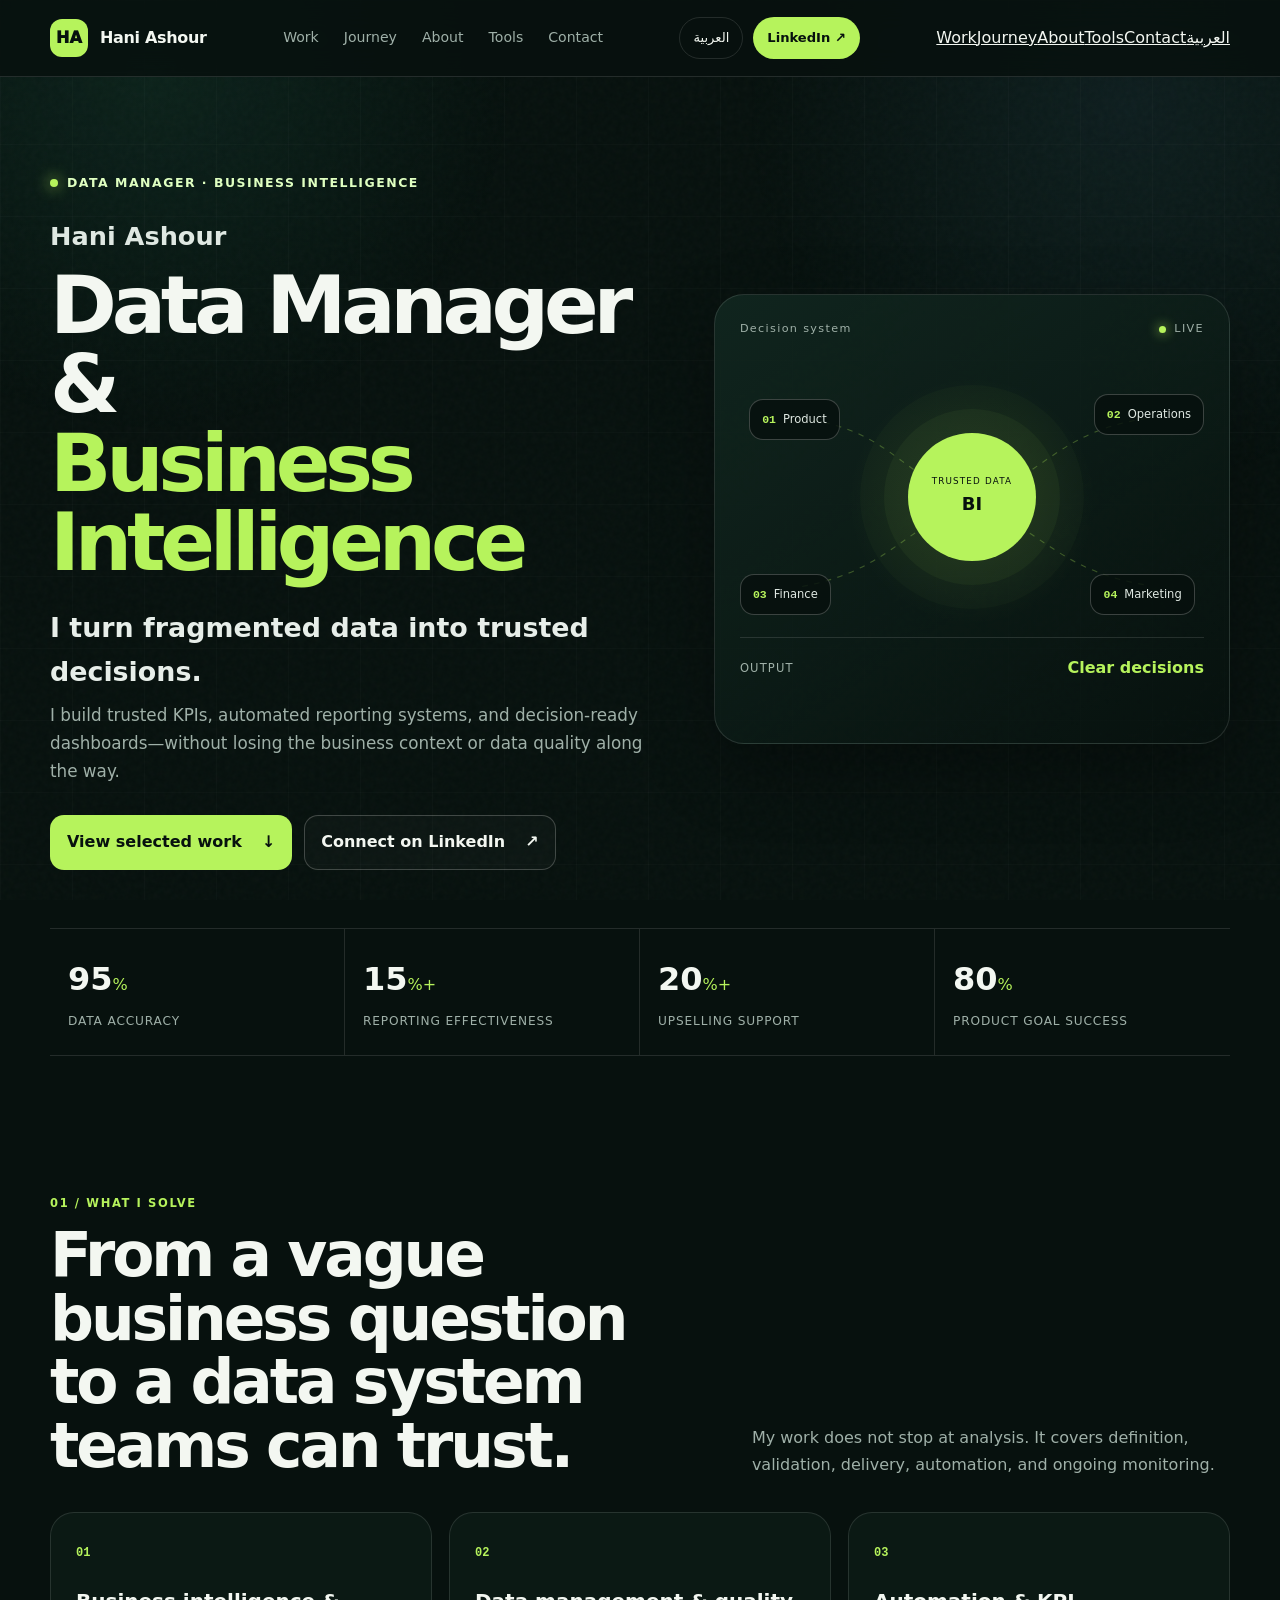
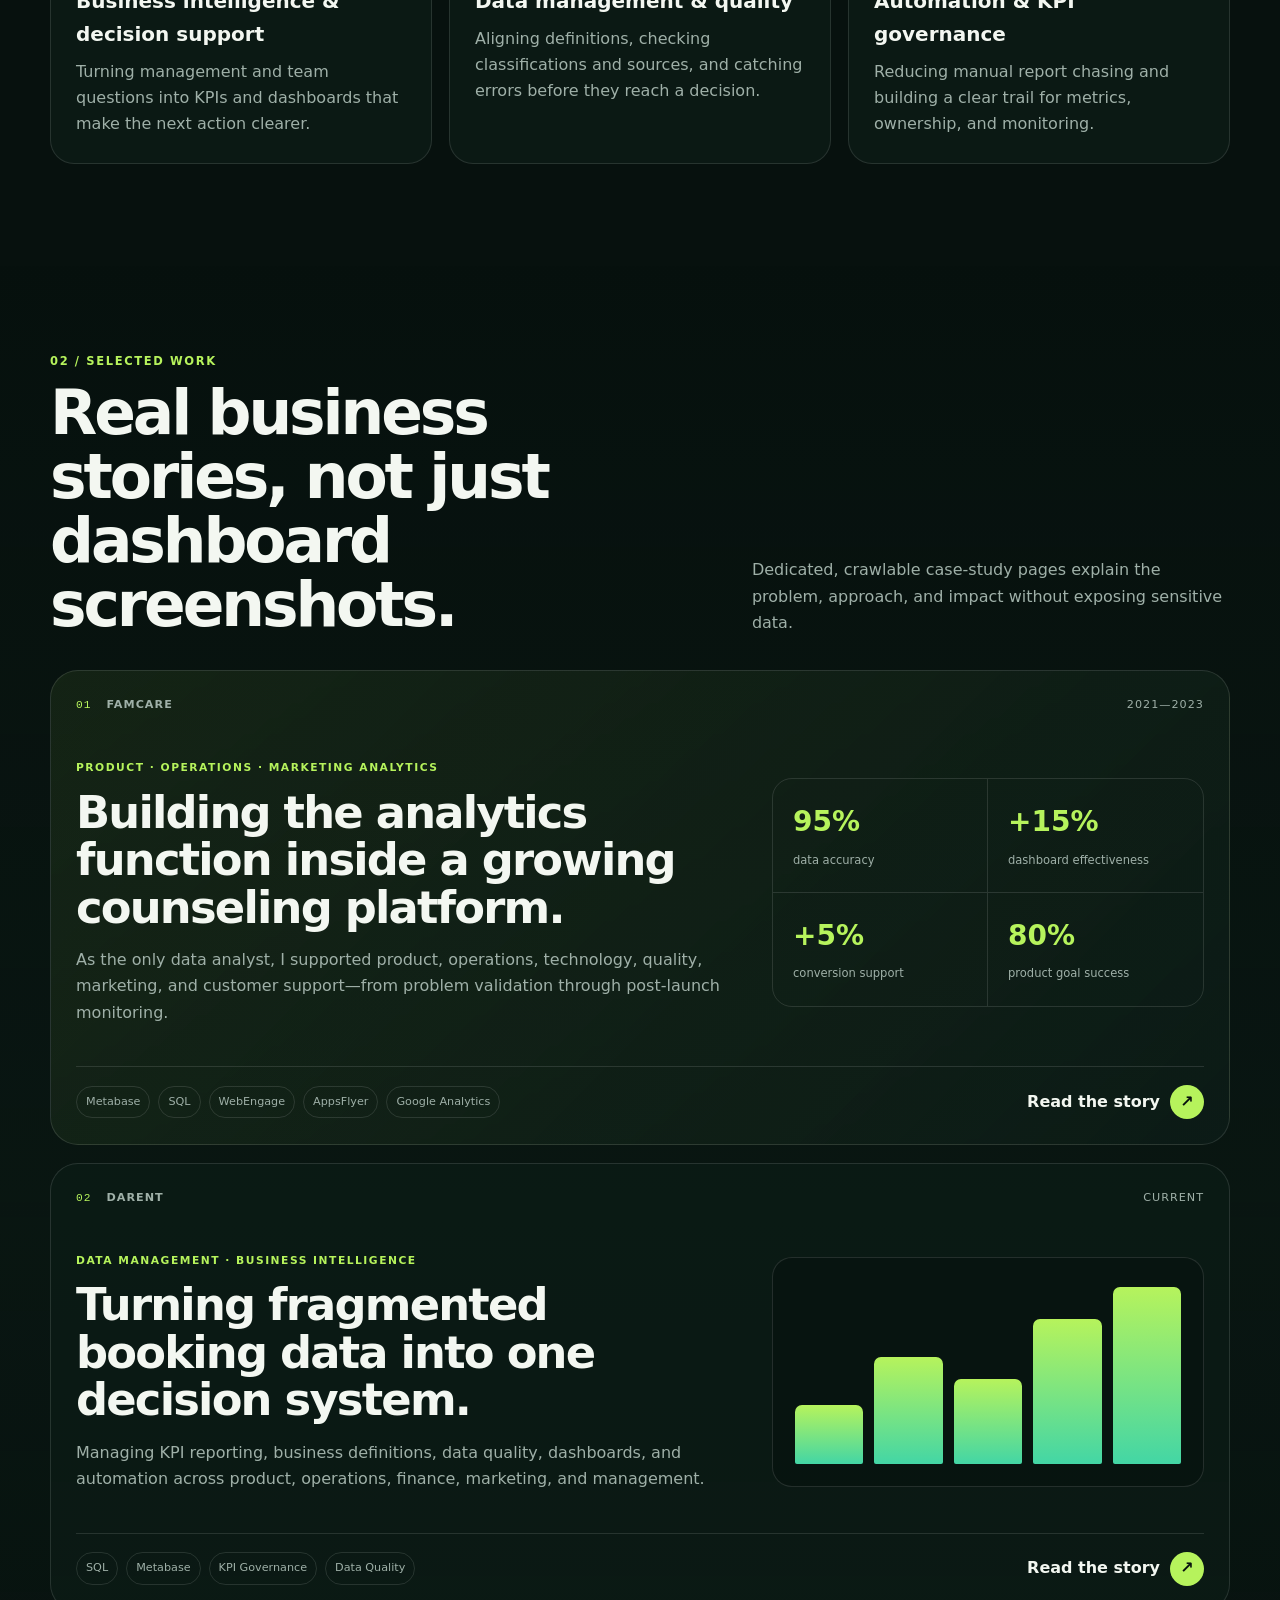
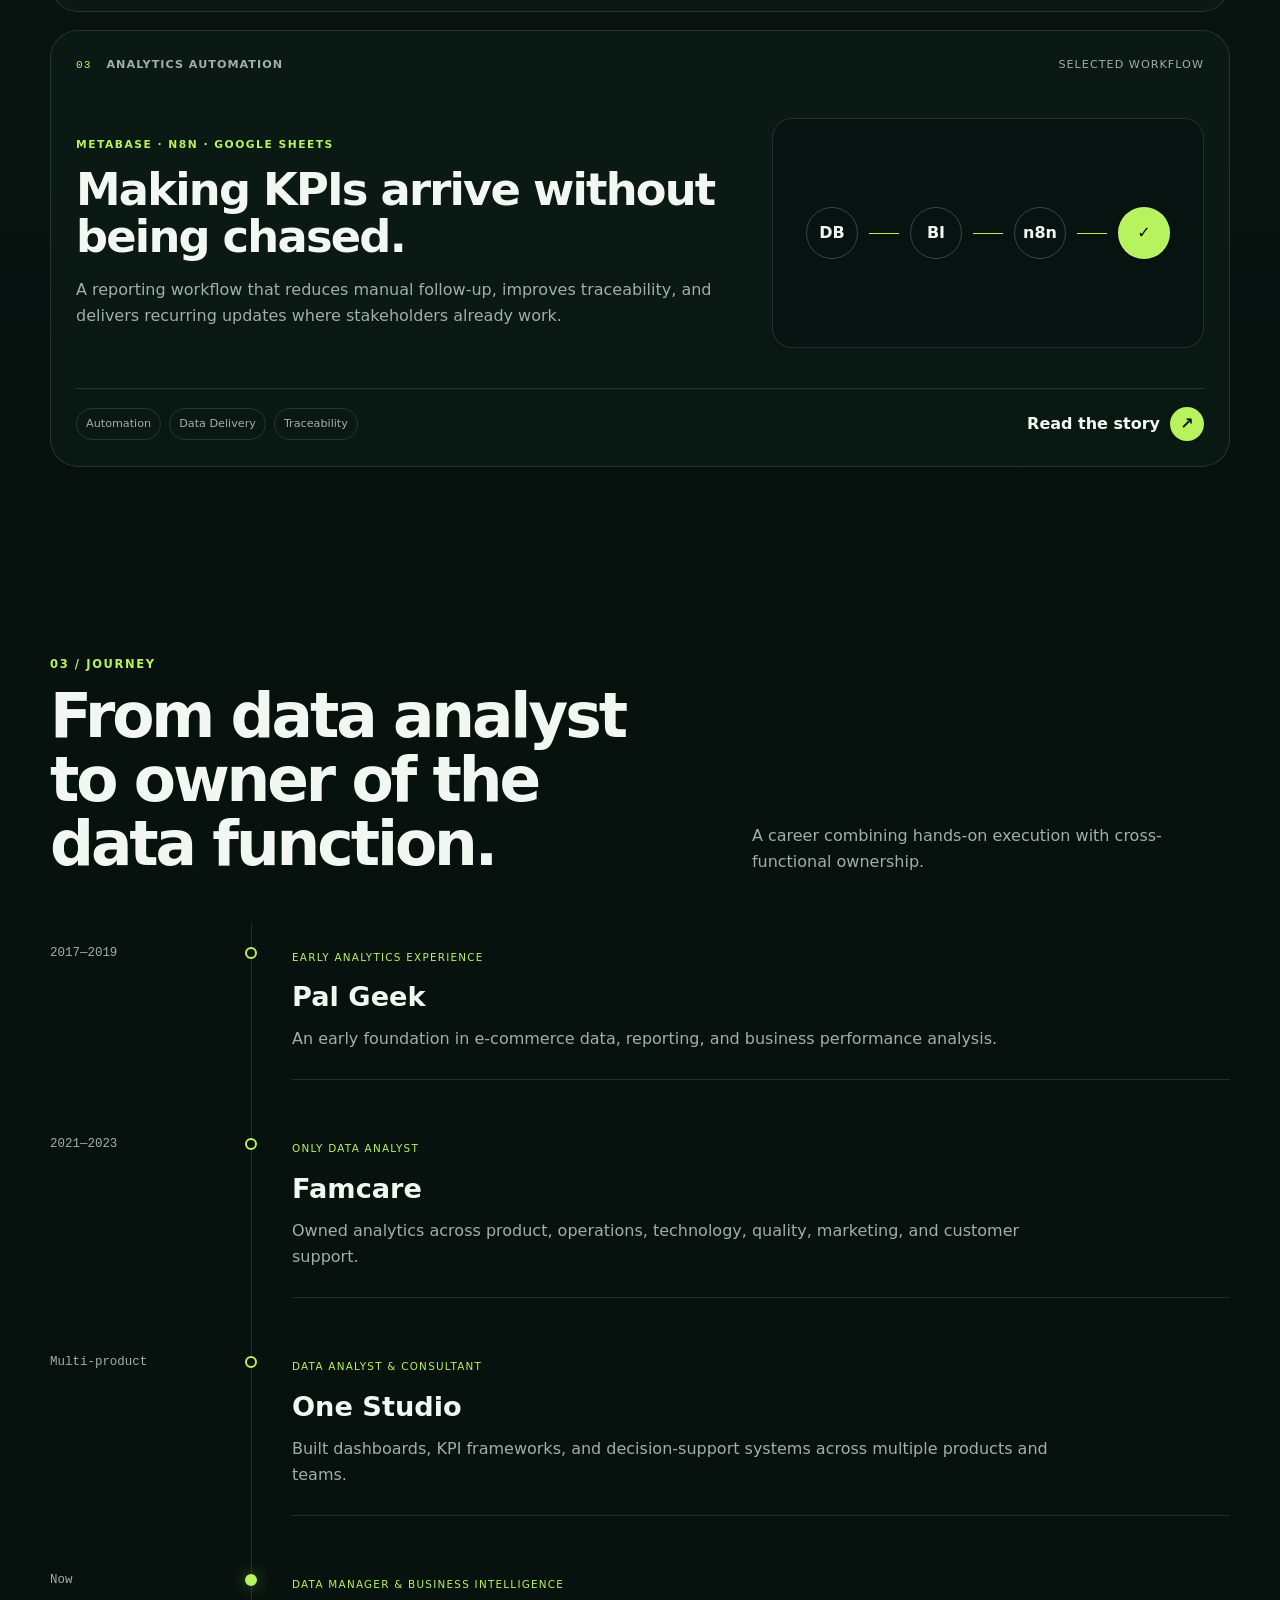
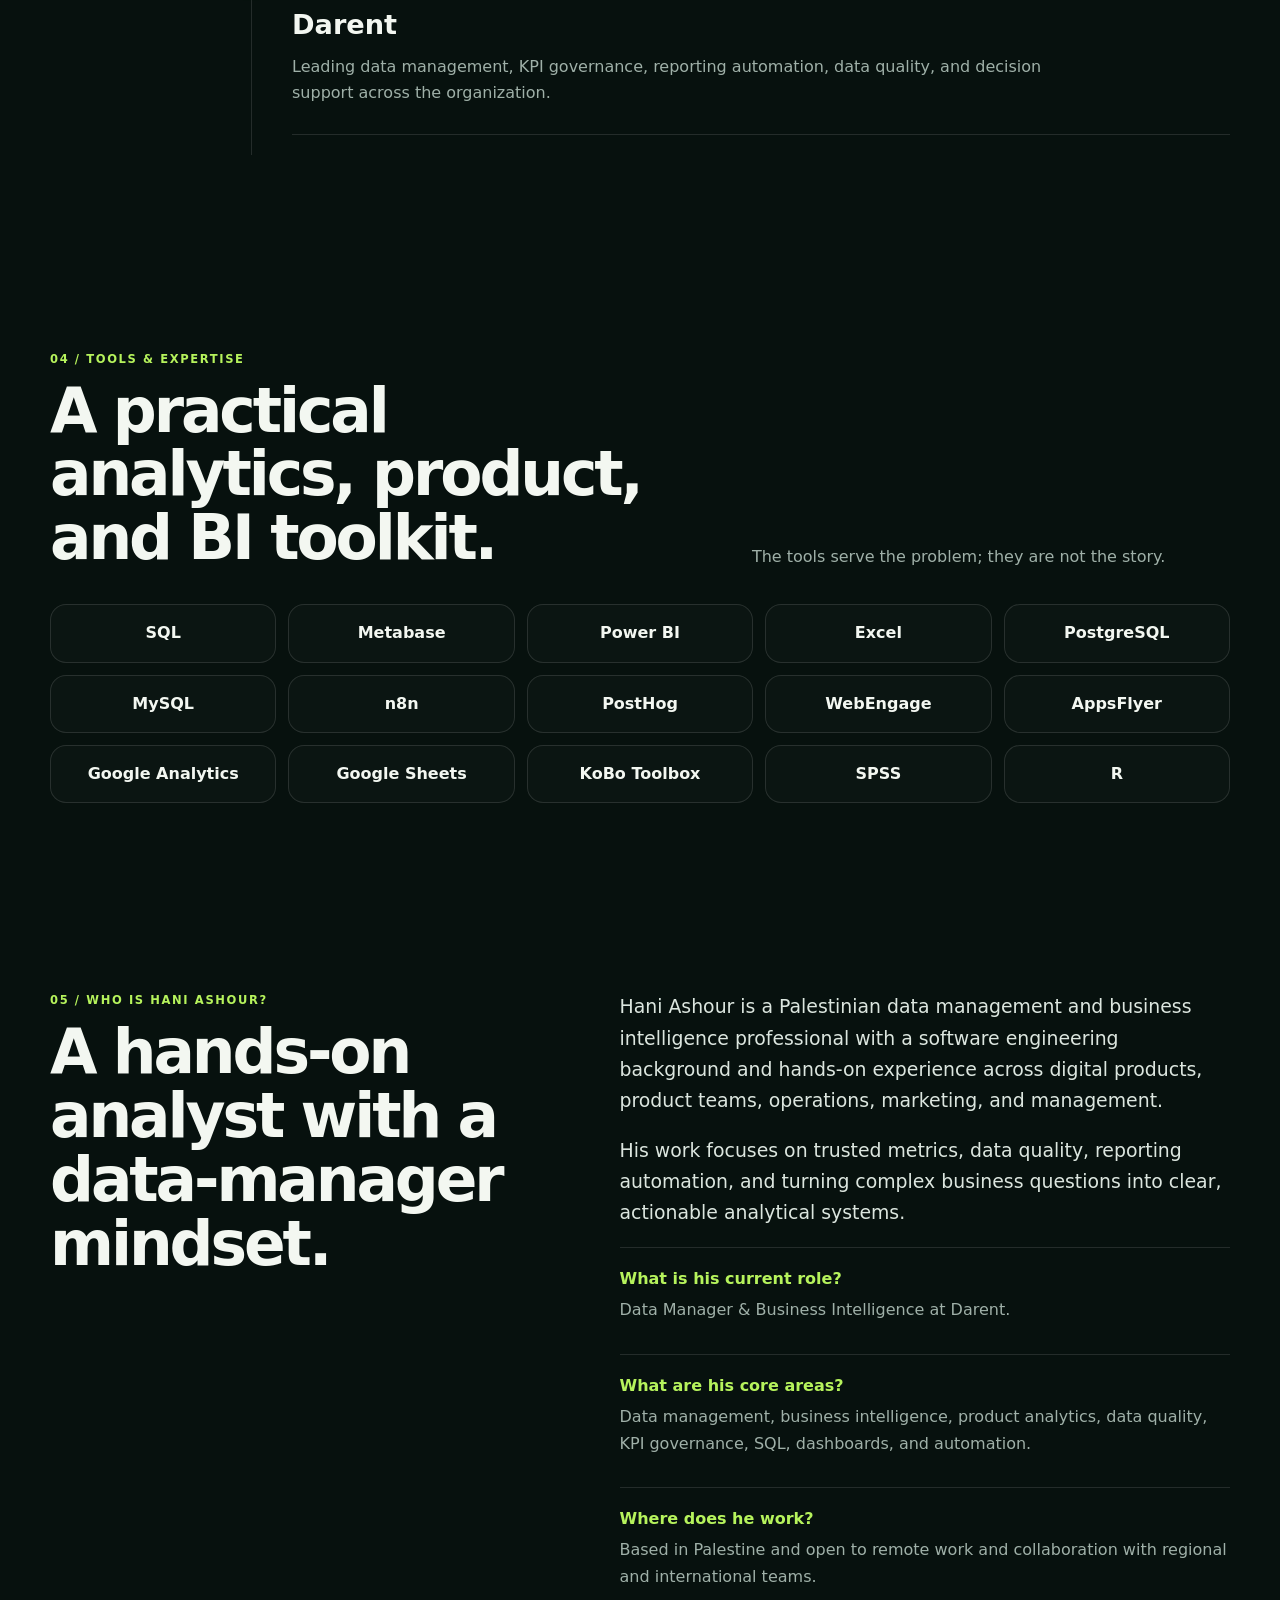
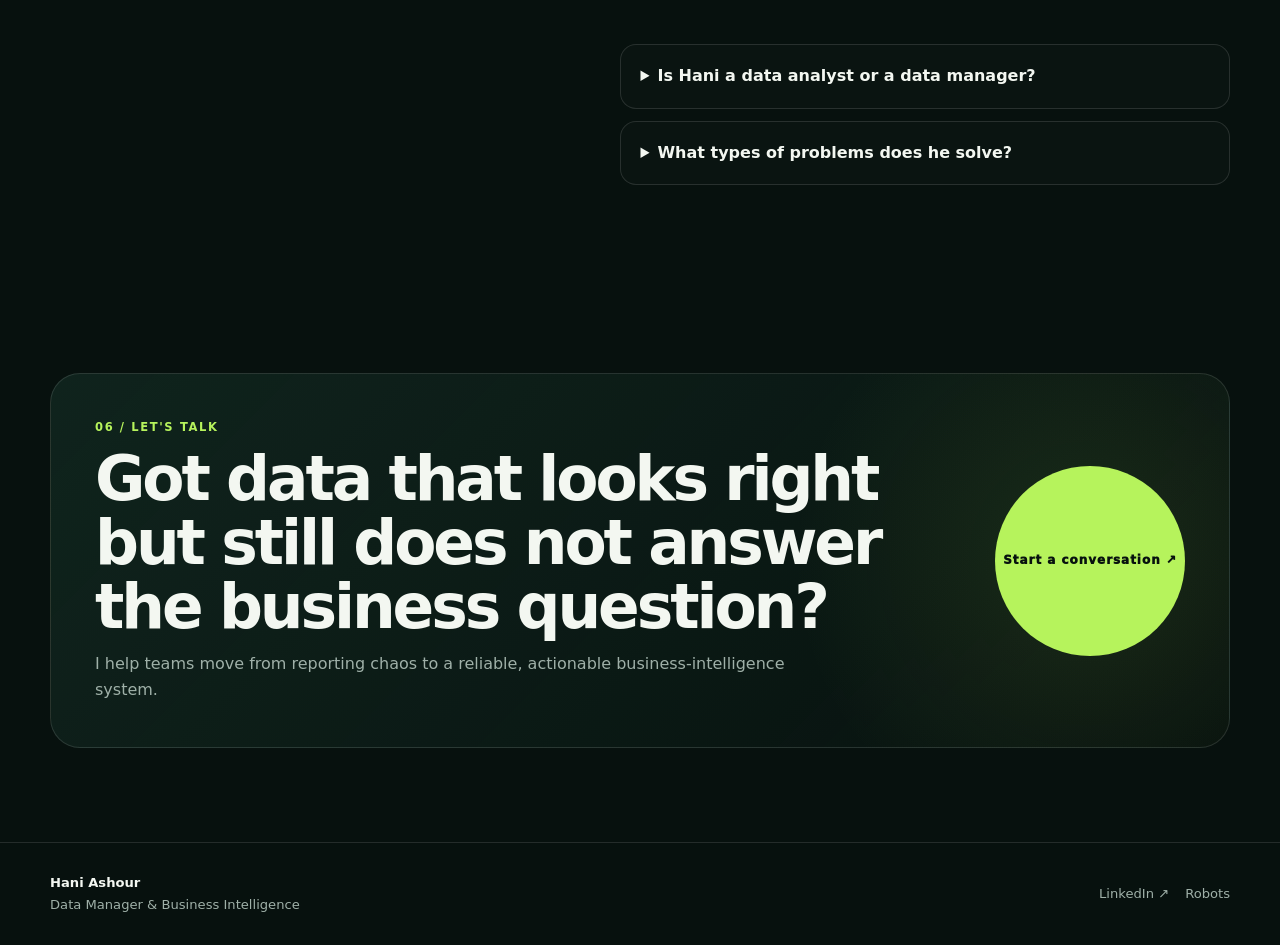
==== commit d70c5f8f: "Add files via upload" ====
--- a/index.html
+++ b/index.html
@@ -1,138 +1,29 @@
 <!doctype html>
 <html lang="en" dir="ltr">
 <head>
-  <meta charset="utf-8">
-  <meta name="viewport" content="width=device-width,initial-scale=1">
-  <meta name="theme-color" content="#07110e">
-  <title>Hani Ashour | Data Manager & Business Intelligence</title>
-  <meta name="description" content="Hani Ashour is a Data Manager and Business Intelligence professional specializing in product analytics, KPI governance, data quality, SQL, dashboards, and reporting automation.">
-  <meta name="robots" content="index,follow,max-image-preview:large">
-  <meta property="og:type" content="profile">
-  <meta property="og:title" content="Hani Ashour | Data Manager & Business Intelligence">
-  <meta property="og:description" content="I make messy data behave — turning fragmented metrics into reliable systems and clear decisions.">
-  <meta property="og:image" content="assets/og-image.svg">
-  <link rel="icon" href="assets/favicon.svg" type="image/svg+xml">
-  <link rel="stylesheet" href="assets/styles.css">
-  <script type="application/ld+json">
-  {"@context":"https://schema.org","@type":"ProfilePage","mainEntity":{"@type":"Person","name":"Hani Ashour","jobTitle":"Data Manager and Business Intelligence Professional","sameAs":["https://www.linkedin.com/in/hani-ashour/"],"worksFor":{"@type":"Organization","name":"Darent"},"alumniOf":{"@type":"CollegeOrUniversity","name":"University of Palestine"},"knowsAbout":["Business Intelligence","Data Management","Product Analytics","SQL","KPI Governance","Data Quality","Power BI","Metabase","Reporting Automation"]}}
-  </script>
-</head>
-<body>
-<div class="cursor-glow" aria-hidden="true"></div>
-<canvas id="dataCanvas" aria-hidden="true"></canvas>
-<div class="noise" aria-hidden="true"></div>
-<a class="skip-link" href="#main">Skip to content</a>
-
-<header class="site-header">
-  <div class="container nav-wrap">
-    <a class="brand magnetic" href="#top" aria-label="Hani Ashour home"><span class="brand-symbol">H<span>/</span>A</span></a>
-    <nav class="desktop-nav" aria-label="Primary navigation">
-      <a href="#work" data-en="Work" data-ar="الأعمال">Work</a>
-      <a href="#journey" data-en="Journey" data-ar="المسيرة">Journey</a>
-      <a href="#about" data-en="Approach" data-ar="المنهجية">Approach</a>
-      <a href="#contact" data-en="Contact" data-ar="تواصل">Contact</a>
-    </nav>
-    <div class="nav-actions">
-      <button id="langBtn" class="lang-btn magnetic" type="button" aria-label="Switch language">عربي</button>
-      <a class="nav-linkedin magnetic" href="https://www.linkedin.com/in/hani-ashour/" target="_blank" rel="noopener">LinkedIn ↗</a>
-    </div>
-  </div>
-</header>
-
-<main id="main">
-<section id="top" class="hero">
-  <div class="container hero-layout">
-    <div class="hero-copy reveal">
-      <div class="availability"><span class="availability-dot"></span><span data-en="Open to remote BI & data leadership opportunities" data-ar="متاح لفرص إدارة البيانات وذكاء الأعمال عن بُعد">Open to remote BI & data leadership opportunities</span></div>
-      <p class="hero-kicker" data-en="DATA MANAGER · BUSINESS INTELLIGENCE" data-ar="مدير بيانات · ذكاء أعمال">DATA MANAGER · BUSINESS INTELLIGENCE</p>
-      <h1><span data-en="I make messy data" data-ar="أجعل البيانات المعقدة">I make messy data</span><em data-en="behave." data-ar="تعمل لصالح القرار.">behave.</em></h1>
-      <p class="hero-intro" data-en="From scattered metrics, silent data errors, and manual reporting — to trusted KPIs, automated systems, and decisions people can act on." data-ar="من مؤشرات متفرقة وأخطاء صامتة وتقارير يدوية، إلى مؤشرات موثوقة وأنظمة مؤتمتة وقرارات قابلة للتنفيذ.">From scattered metrics, silent data errors, and manual reporting — to trusted KPIs, automated systems, and decisions people can act on.</p>
-      <div class="hero-cta">
-        <a class="button button-primary magnetic" href="#work"><span data-en="See how I work" data-ar="شاهد كيف أعمل">See how I work</span><span>↓</span></a>
-        <a class="button button-ghost magnetic" href="https://www.linkedin.com/in/hani-ashour/" target="_blank" rel="noopener"><span data-en="Talk to me" data-ar="تواصل معي">Talk to me</span><span>↗</span></a>
-      </div>
-    </div>
-
-    <div class="hero-system reveal" data-delay="160">
-      <div class="system-label" data-en="LIVE DECISION SYSTEM" data-ar="نظام قرار حي">LIVE DECISION SYSTEM</div>
-      <div class="system-core parallax" data-depth="16"><div class="core-rings"><span></span><span></span><span></span></div><div class="core-center"><small data-en="TRUSTED" data-ar="موثوق">TRUSTED</small><strong>DATA</strong></div></div>
-      <div class="source-node source-a parallax" data-depth="22"><span>01</span><b data-en="Product" data-ar="المنتج">Product</b></div>
-      <div class="source-node source-b parallax" data-depth="13"><span>02</span><b data-en="Operations" data-ar="العمليات">Operations</b></div>
-      <div class="source-node source-c parallax" data-depth="19"><span>03</span><b data-en="Finance" data-ar="المالية">Finance</b></div>
-      <div class="source-node source-d parallax" data-depth="11"><span>04</span><b data-en="Marketing" data-ar="التسويق">Marketing</b></div>
-      <svg class="system-lines" viewBox="0 0 520 520" aria-hidden="true"><path d="M85,128 C150,145 172,194 225,235"></path><path d="M435,112 C366,146 345,194 294,235"></path><path d="M87,399 C153,365 181,327 225,285"></path><path d="M442,390 C370,360 345,326 295,286"></path></svg>
-      <div class="system-output"><span data-en="OUTPUT" data-ar="المخرج">OUTPUT</span><strong data-en="Clear decisions" data-ar="قرارات واضحة">Clear decisions</strong></div>
-    </div>
-  </div>
-
-  <div class="container proof-strip reveal" data-delay="260">
-    <div><strong class="counter" data-target="95">0</strong><i>%</i><span data-en="data accuracy" data-ar="دقة البيانات">data accuracy</span></div>
-    <div><strong class="counter" data-target="15">0</strong><i>%+</i><span data-en="reporting effectiveness" data-ar="فعالية التقارير">reporting effectiveness</span></div>
-    <div><strong class="counter" data-target="20">0</strong><i>%+</i><span data-en="upselling support" data-ar="دعم البيع الإضافي">upselling support</span></div>
-    <div><strong class="counter" data-target="80">0</strong><i>%</i><span data-en="product goal success" data-ar="نجاح أهداف المنتج">product goal success</span></div>
-  </div>
-</section>
-
-<section class="manifesto" id="about">
-  <div class="container manifesto-grid">
-    <div class="manifesto-sticky reveal"><p class="section-index">01 / <span data-en="HOW I THINK" data-ar="كيف أفكر">HOW I THINK</span></p><h2 data-en="A dashboard is not the product." data-ar="الداشبورد ليست المنتج النهائي.">A dashboard is not the product.</h2></div>
-    <div class="manifesto-text">
-      <p class="big-statement reveal" data-en="The real product is the decision someone can make because the data is finally clear, trusted, and available at the right moment." data-ar="المنتج الحقيقي هو القرار الذي يستطيع شخص اتخاذه لأن البيانات أصبحت واضحة وموثوقة ومتاحة في الوقت المناسب.">The real product is the decision someone can make because the data is finally clear, trusted, and available at the right moment.</p>
-      <div class="principles">
-        <article class="principle reveal tilt"><span>01</span><h3 data-en="Start with the business question" data-ar="ابدأ بسؤال الأعمال">Start with the business question</h3><p data-en="Before SQL, charts, or automation, I define what the team is actually trying to understand or change." data-ar="قبل SQL والرسوم والأتمتة، أحدد ما الذي يحاول الفريق فهمه أو تغييره فعلًا.">Before SQL, charts, or automation, I define what the team is actually trying to understand or change.</p></article>
-        <article class="principle reveal tilt"><span>02</span><h3 data-en="Make the metric trustworthy" data-ar="اجعل المؤشر موثوقًا">Make the metric trustworthy</h3><p data-en="Definitions, source alignment, validation, and ownership come before celebrating a number." data-ar="التعريفات وتوحيد المصادر والتحقق وتحديد المسؤولية تسبق الاحتفال بأي رقم.">Definitions, source alignment, validation, and ownership come before celebrating a number.</p></article>
-        <article class="principle reveal tilt"><span>03</span><h3 data-en="Design for action" data-ar="صمّم من أجل الفعل">Design for action</h3><p data-en="The output should make the next step obvious — not create another meeting to explain the dashboard." data-ar="يجب أن يجعل الناتج الخطوة التالية واضحة، لا أن يحتاج اجتماعًا جديدًا لشرح الداشبورد.">The output should make the next step obvious — not create another meeting to explain the dashboard.</p></article>
-      </div>
-    </div>
-  </div>
-</section>
-
-<section id="work" class="work">
-  <div class="container">
-    <div class="work-head reveal"><div><p class="section-index">02 / <span data-en="SELECTED WORK" data-ar="أعمال مختارة">SELECTED WORK</span></p><h2 data-en="Not just dashboards. Systems that change how teams work." data-ar="ليست مجرد داشبوردات، بل أنظمة تغيّر طريقة عمل الفرق.">Not just dashboards. Systems that change how teams work.</h2></div><p data-en="Each project is presented as a business story: what was unclear, what I changed, and what became possible afterward." data-ar="كل مشروع معروض كقصة أعمال: ما الذي كان غير واضح، ماذا غيّرت، وما الذي أصبح ممكنًا بعد ذلك.">Each project is presented as a business story: what was unclear, what I changed, and what became possible afterward.</p></div>
-
-    <div class="project-list">
-      <article class="project project-featured reveal tilt" data-project="famcare">
-        <div class="project-meta"><span class="project-number">01</span><span class="project-company">Famcare</span><span class="project-years">2021—2023</span></div>
-        <div class="project-body"><div><p class="project-type" data-en="PRODUCT · OPERATIONS · MARKETING ANALYTICS" data-ar="تحليلات المنتج والعمليات والتسويق">PRODUCT · OPERATIONS · MARKETING ANALYTICS</p><h3 data-en="Building the analytics function inside a growing counseling platform." data-ar="بناء وظيفة التحليلات داخل منصة استشارات متنامية.">Building the analytics function inside a growing counseling platform.</h3><p data-en="As the only data analyst, I supported product, operations, technology, quality, marketing, and customer support — from problem validation to live monitoring after release." data-ar="بصفتي محلل البيانات الوحيد، دعمت المنتج والعمليات والتقنية والجودة والتسويق وخدمة العملاء، من التحقق من المشكلة حتى المتابعة الحية بعد الإطلاق.">As the only data analyst, I supported product, operations, technology, quality, marketing, and customer support — from problem validation to live monitoring after release.</p></div><div class="project-impact-grid"><div><strong>95%</strong><span data-en="data accuracy" data-ar="دقة البيانات">data accuracy</span></div><div><strong>+15%</strong><span data-en="dashboard effectiveness" data-ar="فعالية الداشبورد">dashboard effectiveness</span></div><div><strong>+5%</strong><span data-en="conversion support" data-ar="دعم التحويل">conversion support</span></div><div><strong>80%</strong><span data-en="product goal success" data-ar="نجاح أهداف المنتج">product goal success</span></div></div></div>
-        <div class="project-footer"><div class="tech-row"><span>Metabase</span><span>SQL</span><span>WebEngage</span><span>AppsFlyer</span><span>Google Analytics</span></div><button class="project-open magnetic" type="button" data-en="Open story" data-ar="افتح القصة">Open story <i>↗</i></button></div>
-      </article>
-
-      <article class="project reveal tilt" data-project="darent">
-        <div class="project-meta"><span class="project-number">02</span><span class="project-company">Darent</span><span class="project-years" data-en="Current" data-ar="حاليًا">Current</span></div>
-        <div class="project-body"><div><p class="project-type" data-en="DATA MANAGEMENT · BUSINESS INTELLIGENCE" data-ar="إدارة البيانات · ذكاء الأعمال">DATA MANAGEMENT · BUSINESS INTELLIGENCE</p><h3 data-en="Turning fragmented booking data into one decision system." data-ar="تحويل بيانات حجوزات متفرقة إلى نظام قرار واحد.">Turning fragmented booking data into one decision system.</h3><p data-en="Managing KPI reporting, data quality, business definitions, dashboards, and automation across product, operations, finance, marketing, and management." data-ar="إدارة تقارير المؤشرات وجودة البيانات والتعريفات التجارية والداشبوردات والأتمتة عبر المنتج والعمليات والمالية والتسويق والإدارة.">Managing KPI reporting, data quality, business definitions, dashboards, and automation across product, operations, finance, marketing, and management.</p></div><div class="project-visual booking-visual" aria-hidden="true"><div class="visual-bar"><span></span><span></span><span></span><span></span><span></span></div><div class="visual-status"><i></i><b data-en="DATA HEALTH" data-ar="صحة البيانات">DATA HEALTH</b><strong>92</strong></div></div></div>
-        <div class="project-footer"><div class="tech-row"><span>SQL</span><span>Metabase</span><span>KPI Governance</span><span>n8n</span></div><button class="project-open magnetic" type="button" data-en="Open story" data-ar="افتح القصة">Open story <i>↗</i></button></div>
-      </article>
-
-      <article class="project reveal tilt" data-project="automation">
-        <div class="project-meta"><span class="project-number">03</span><span class="project-company" data-en="Analytics Automation" data-ar="أتمتة التحليلات">Analytics Automation</span><span class="project-years" data-en="Selected workflow" data-ar="تدفق مختار">Selected workflow</span></div>
-        <div class="project-body"><div><p class="project-type">METABASE · N8N · GOOGLE SHEETS</p><h3 data-en="Making KPIs arrive without being chased." data-ar="جعل مؤشرات الأداء تصل دون مطاردة يدوية.">Making KPIs arrive without being chased.</h3><p data-en="A reporting workflow designed to reduce repeated manual follow-up, improve traceability, and deliver recurring updates where stakeholders already work." data-ar="تدفق تقارير صُمم لتقليل المتابعة اليدوية المتكررة وتحسين التتبع وإيصال التحديثات حيث يعمل أصحاب المصلحة بالفعل.">A reporting workflow designed to reduce repeated manual follow-up, improve traceability, and deliver recurring updates where stakeholders already work.</p></div><div class="project-visual flow-visual" aria-hidden="true"><span>DB</span><i></i><span>BI</span><i></i><span>n8n</span><i></i><span>✓</span></div></div>
-        <div class="project-footer"><div class="tech-row"><span>Automation</span><span>Data Delivery</span><span>Traceability</span></div><button class="project-open magnetic" type="button" data-en="Open story" data-ar="افتح القصة">Open story <i>↗</i></button></div>
-      </article>
-    </div>
-  </div>
-</section>
-
-<section id="journey" class="journey">
-  <div class="container">
-    <div class="journey-head reveal"><p class="section-index">03 / <span data-en="THE JOURNEY" data-ar="المسيرة">THE JOURNEY</span></p><h2 data-en="From analyst to owner of the data function." data-ar="من محلل بيانات إلى مسؤول عن وظيفة البيانات.">From analyst to owner of the data function.</h2></div>
-    <div class="timeline"><div class="timeline-line" aria-hidden="true"><span></span></div>
-      <article class="timeline-item reveal"><div class="timeline-year">2017—2019</div><div class="timeline-dot"></div><div class="timeline-content"><span data-en="EARLY ANALYTICS EXPERIENCE" data-ar="بداية الخبرة التحليلية">EARLY ANALYTICS EXPERIENCE</span><h3>Pal Geek</h3><p data-en="Built an early foundation in e-commerce data, reporting, and business performance analysis." data-ar="بناء أساس مبكر في بيانات التجارة الإلكترونية والتقارير وتحليل أداء الأعمال.">Built an early foundation in e-commerce data, reporting, and business performance analysis.</p></div></article>
-      <article class="timeline-item reveal"><div class="timeline-year">2021—2023</div><div class="timeline-dot"></div><div class="timeline-content"><span data-en="ONLY DATA ANALYST" data-ar="محلل البيانات الوحيد">ONLY DATA ANALYST</span><h3>Famcare</h3><p data-en="Owned analytics across product, operations, technology, quality, marketing, and customer support inside a counseling platform." data-ar="إدارة التحليلات عبر المنتج والعمليات والتقنية والجودة والتسويق وخدمة العملاء داخل منصة استشارات.">Owned analytics across product, operations, technology, quality, marketing, and customer support inside a counseling platform.</p></div></article>
-      <article class="timeline-item reveal"><div class="timeline-year" data-en="Multi-product" data-ar="عدة منتجات">Multi-product</div><div class="timeline-dot"></div><div class="timeline-content"><span data-en="DATA ANALYST & CONSULTANT" data-ar="محلل بيانات ومستشار">DATA ANALYST & CONSULTANT</span><h3>One Studio</h3><p data-en="Built dashboards, KPI frameworks, and decision-support systems across several products and business teams." data-ar="بناء داشبوردات وأطر مؤشرات وأنظمة دعم قرار عبر عدة منتجات وفرق أعمال.">Built dashboards, KPI frameworks, and decision-support systems across several products and business teams.</p></div></article>
-      <article class="timeline-item active reveal"><div class="timeline-year" data-en="Now" data-ar="الآن">Now</div><div class="timeline-dot"></div><div class="timeline-content"><span data-en="DATA MANAGER & BUSINESS INTELLIGENCE" data-ar="مدير بيانات وذكاء أعمال">DATA MANAGER & BUSINESS INTELLIGENCE</span><h3>Darent</h3><p data-en="Leading data management, KPI governance, reporting automation, data quality, and decision support across the organization." data-ar="قيادة إدارة البيانات وحوكمة المؤشرات وأتمتة التقارير وجودة البيانات ودعم القرار على مستوى المؤسسة.">Leading data management, KPI governance, reporting automation, data quality, and decision support across the organization.</p></div></article>
-    </div>
-  </div>
-</section>
-
-<section class="toolbox"><div class="container reveal"><p class="section-index">04 / <span data-en="PRACTICAL TOOLKIT" data-ar="أدوات عملية">PRACTICAL TOOLKIT</span></p><div class="tool-marquee" aria-label="Tools"><div class="tool-track"><span>SQL</span><i>•</i><span>Metabase</span><i>•</i><span>Power BI</span><i>•</i><span>Excel</span><i>•</i><span>PostgreSQL</span><i>•</i><span>MySQL</span><i>•</i><span>n8n</span><i>•</i><span>WebEngage</span><i>•</i><span>AppsFlyer</span><i>•</i><span>Google Analytics</span><i>•</i><span>SQL</span><i>•</i><span>Metabase</span><i>•</i><span>Power BI</span><i>•</i><span>Excel</span><i>•</i><span>PostgreSQL</span><i>•</i><span>MySQL</span><i>•</i><span>n8n</span><i>•</i><span>WebEngage</span><i>•</i><span>AppsFlyer</span><i>•</i><span>Google Analytics</span><i>•</i></div></div></div></section>
-
-<section id="contact" class="contact"><div class="container contact-card reveal"><div class="contact-copy"><p class="section-index">05 / <span data-en="LET'S TALK" data-ar="لنتحدث">LET'S TALK</span></p><h2 data-en="Got data that refuses to behave?" data-ar="لديك بيانات ترفض أن تتعاون؟">Got data that refuses to behave?</h2><p data-en="I help teams move from reporting chaos to a reliable intelligence system — without losing the business context along the way." data-ar="أساعد الفرق على الانتقال من فوضى التقارير إلى نظام ذكاء موثوق، دون فقدان سياق الأعمال أثناء الطريق.">I help teams move from reporting chaos to a reliable intelligence system — without losing the business context along the way.</p></div><a class="contact-orb magnetic" href="https://www.linkedin.com/in/hani-ashour/" target="_blank" rel="noopener"><span data-en="START A CONVERSATION" data-ar="ابدأ المحادثة">START A CONVERSATION</span><i>↗</i></a></div></section>
-</main>
-
-<footer><div class="container footer-wrap"><div><strong>Hani Ashour</strong><span data-en="Data Manager & Business Intelligence" data-ar="مدير بيانات وذكاء أعمال">Data Manager & Business Intelligence</span></div><div class="footer-links"><a href="https://www.linkedin.com/in/hani-ashour/" target="_blank" rel="noopener">LinkedIn ↗</a><button id="backTop" type="button" data-en="Back to top ↑" data-ar="للأعلى ↑">Back to top ↑</button></div></div></footer>
-
-<div class="modal" id="projectModal" aria-hidden="true" role="dialog" aria-modal="true" aria-labelledby="modalTitle"><div class="modal-backdrop" data-close-modal></div><article class="modal-panel"><button class="modal-close magnetic" type="button" data-close-modal aria-label="Close">×</button><div class="modal-counter" id="modalCounter"></div><p class="modal-kicker" id="modalKicker"></p><h2 id="modalTitle"></h2><p class="modal-lead" id="modalLead"></p><div class="modal-grid"><div><h3 data-en="The challenge" data-ar="التحدي">The challenge</h3><p id="modalChallenge"></p></div><div><h3 data-en="What I changed" data-ar="ماذا غيّرت">What I changed</h3><p id="modalAction"></p></div><div><h3 data-en="Why it mattered" data-ar="لماذا كان مهمًا">Why it mattered</h3><p id="modalImpact"></p></div></div></article></div>
-<script src="assets/app.js"></script>
-</body>
-</html>
+<meta charset="utf-8">
+<meta name="viewport" content="width=device-width,initial-scale=1">
+<meta name="theme-color" content="#07110e">
+<title>Hani Ashour | Data Manager &amp; Business Intelligence</title>
+<meta name="description" content="Hani Ashour is a Data Manager and Business Intelligence professional specializing in product analytics, SQL, KPI governance, data quality, dashboards, and reporting automation.">
+<meta name="robots" content="index,follow,max-image-preview:large,max-snippet:-1,max-video-preview:-1">
+<meta property="og:type" content="profile">
+<meta property="og:title" content="Hani Ashour | Data Manager &amp; Business Intelligence">
+<meta property="og:description" content="Hani Ashour is a Data Manager and Business Intelligence professional specializing in product analytics, SQL, KPI governance, data quality, dashboards, and reporting automation.">
+<meta property="og:image" content="assets/og-image.svg">
+<meta name="twitter:card" content="summary_large_image">
+<link rel="icon" href="assets/favicon.svg" type="image/svg+xml">
+<link rel="stylesheet" href="assets/styles.css">
+</head><script type="application/ld+json">{"@context":"https://schema.org","@graph":[{"@type":"ProfilePage","name":"Hani Ashour — Data Manager & Business Intelligence","description":"Professional profile and portfolio of Hani Ashour.","dateModified":"2026-07-13","mainEntity":{"@type":"Person","name":"Hani Ashour","alternateName":"Hani Y. Ashour","jobTitle":"Data Manager & Business Intelligence","description":"Data manager and business intelligence professional specializing in product analytics, KPI governance, data quality, SQL, dashboards, and reporting automation.","sameAs":["https://www.linkedin.com/in/hani-ashour/"],"worksFor":{"@type":"Organization","name":"Darent"},"alumniOf":{"@type":"CollegeOrUniversity","name":"University of Palestine"},"knowsAbout":["Business Intelligence","Data Management","Product Analytics","SQL","KPI Governance","Data Quality","Power BI","Metabase","PostHog","Reporting Automation"]}},{"@type":"WebSite","name":"Hani Ashour Portfolio","inLanguage":["en","ar"]}]}</script><body><div class="noise" aria-hidden="true"></div><div class="cursor-glow" aria-hidden="true"></div><a class="skip" href="#main">Skip to content</a>
+<header class="site-header"><div class="container nav"><a class="brand" href="index.html"><span class="brand-mark">HA</span><span class="brand-name">Hani Ashour</span></a><nav class="desktop-nav"><a href="index.html#work">Work</a><a href="index.html#journey">Journey</a><a href="index.html#about-hani">About</a><a href="index.html#tools">Tools</a><a href="index.html#contact">Contact</a></nav><div class="nav-actions"><a class="pill-link" href="ar/index.html">العربية</a><a class="pill-link primary" href="https://www.linkedin.com/in/hani-ashour/" target="_blank" rel="noopener">LinkedIn ↗</a><button class="menu-btn" aria-expanded="false">Menu</button></div><nav class="mobile-nav"><a href="index.html#work">Work</a><a href="index.html#journey">Journey</a><a href="index.html#about-hani">About</a><a href="index.html#tools">Tools</a><a href="index.html#contact">Contact</a><a href="ar/index.html">العربية</a></nav></div></header><main id="main">
+<section class="hero"><div class="container hero-grid"><div class="reveal"><div class="eyebrow">Data Manager · Business Intelligence</div><p class="hero-name">Hani Ashour</p><h1>Data Manager &<span>Business Intelligence</span></h1><p class="hero-tagline">I turn fragmented data into trusted decisions.</p><p class="hero-copy">I build trusted KPIs, automated reporting systems, and decision-ready dashboards—without losing the business context or data quality along the way.</p><div class="actions"><a class="btn primary" href="#work">View selected work <b>↓</b></a><a class="btn" href="https://www.linkedin.com/in/hani-ashour/" target="_blank" rel="noopener">Connect on LinkedIn <b>↗</b></a></div></div><div class="hero-panel reveal"><div class="panel-top"><span>Decision system</span><span class="status"><i></i>LIVE</span></div><div class="decision-map"><svg class="map-lines" viewBox="0 0 500 270" aria-hidden="true"><path d="M65 45 C150 55 168 95 220 120"/><path d="M438 45 C355 57 332 96 280 120"/><path d="M67 226 C148 211 170 174 220 150"/><path d="M435 224 C354 210 330 174 280 150"/></svg><div class="decision-core"><div><small>TRUSTED DATA</small><strong>BI</strong></div></div><div class="node a"><b>01</b>Product</div><div class="node b"><b>02</b>Operations</div><div class="node c"><b>03</b>Finance</div><div class="node d"><b>04</b>Marketing</div></div><div class="panel-output"><span>Output</span><strong>Clear decisions</strong></div></div></div><div class="container proof reveal"><div><strong class="counter" data-target="95">0</strong><em>%</em><span>data accuracy</span></div><div><strong class="counter" data-target="15">0</strong><em>%+</em><span>reporting effectiveness</span></div><div><strong class="counter" data-target="20">0</strong><em>%+</em><span>upselling support</span></div><div><strong class="counter" data-target="80">0</strong><em>%</em><span>product goal success</span></div></div></section>
+<section><div class="container"><div class="section-head reveal"><div><div class="section-label">01 / What I solve</div><h2>From a vague business question to a data system teams can trust.</h2></div><p>My work does not stop at analysis. It covers definition, validation, delivery, automation, and ongoing monitoring.</p></div><div class="cards"><article class="card reveal"><span class="card-number">01</span><h3>Business intelligence & decision support</h3><p>Turning management and team questions into KPIs and dashboards that make the next action clearer.</p></article><article class="card reveal"><span class="card-number">02</span><h3>Data management & quality</h3><p>Aligning definitions, checking classifications and sources, and catching errors before they reach a decision.</p></article><article class="card reveal"><span class="card-number">03</span><h3>Automation & KPI governance</h3><p>Reducing manual report chasing and building a clear trail for metrics, ownership, and monitoring.</p></article></div></div></section>
+<section id="work" class="work"><div class="container"><div class="section-head reveal"><div><div class="section-label">02 / Selected work</div><h2>Real business stories, not just dashboard screenshots.</h2></div><p>Dedicated, crawlable case-study pages explain the problem, approach, and impact without exposing sensitive data.</p></div><div class="projects">
+<article class="project featured reveal"><div class="project-meta"><span class="number">01</span><b>Famcare</b><span class="date">2021—2023</span></div><div class="project-grid"><div><div class="project-type">PRODUCT · OPERATIONS · MARKETING ANALYTICS</div><h3>Building the analytics function inside a growing counseling platform.</h3><p>As the only data analyst, I supported product, operations, technology, quality, marketing, and customer support—from problem validation through post-launch monitoring.</p></div><div class="impact-box"><div><strong>95%</strong><span>data accuracy</span></div><div><strong>+15%</strong><span>dashboard effectiveness</span></div><div><strong>+5%</strong><span>conversion support</span></div><div><strong>80%</strong><span>product goal success</span></div></div></div><div class="project-footer"><div class="tags"><span>Metabase</span><span>SQL</span><span>WebEngage</span><span>AppsFlyer</span><span>Google Analytics</span></div><a class="story-link" href="case-studies/famcare-analytics.html">Read the story <i>↗</i></a></div></article>
+<article class="project reveal"><div class="project-meta"><span class="number">02</span><b>Darent</b><span class="date">Current</span></div><div class="project-grid"><div><div class="project-type">DATA MANAGEMENT · BUSINESS INTELLIGENCE</div><h3>Turning fragmented booking data into one decision system.</h3><p>Managing KPI reporting, business definitions, data quality, dashboards, and automation across product, operations, finance, marketing, and management.</p></div><div class="mini-viz"><div class="bars"><i></i><i></i><i></i><i></i><i></i></div></div></div><div class="project-footer"><div class="tags"><span>SQL</span><span>Metabase</span><span>KPI Governance</span><span>Data Quality</span></div><a class="story-link" href="case-studies/darent-data-management.html">Read the story <i>↗</i></a></div></article>
+<article class="project reveal"><div class="project-meta"><span class="number">03</span><b>Analytics Automation</b><span class="date">Selected workflow</span></div><div class="project-grid"><div><div class="project-type">METABASE · N8N · GOOGLE SHEETS</div><h3>Making KPIs arrive without being chased.</h3><p>A reporting workflow that reduces manual follow-up, improves traceability, and delivers recurring updates where stakeholders already work.</p></div><div class="mini-viz"><div class="flow"><span>DB</span><i></i><span>BI</span><i></i><span>n8n</span><i></i><span>✓</span></div></div></div><div class="project-footer"><div class="tags"><span>Automation</span><span>Data Delivery</span><span>Traceability</span></div><a class="story-link" href="case-studies/kpi-automation.html">Read the story <i>↗</i></a></div></article>
+</div></div></section>
+<section id="journey"><div class="container"><div class="section-head reveal"><div><div class="section-label">03 / Journey</div><h2>From data analyst to owner of the data function.</h2></div><p>A career combining hands-on execution with cross-functional ownership.</p></div><div class="timeline"><article class="timeline-item reveal"><div class="timeline-year">2017—2019</div><div class="timeline-dot"></div><div class="timeline-content"><small>EARLY ANALYTICS EXPERIENCE</small><h3>Pal Geek</h3><p>An early foundation in e-commerce data, reporting, and business performance analysis.</p></div></article><article class="timeline-item reveal"><div class="timeline-year">2021—2023</div><div class="timeline-dot"></div><div class="timeline-content"><small>ONLY DATA ANALYST</small><h3>Famcare</h3><p>Owned analytics across product, operations, technology, quality, marketing, and customer support.</p></div></article><article class="timeline-item reveal"><div class="timeline-year">Multi-product</div><div class="timeline-dot"></div><div class="timeline-content"><small>DATA ANALYST & CONSULTANT</small><h3>One Studio</h3><p>Built dashboards, KPI frameworks, and decision-support systems across multiple products and teams.</p></div></article><article class="timeline-item current reveal"><div class="timeline-year">Now</div><div class="timeline-dot"></div><div class="timeline-content"><small>DATA MANAGER & BUSINESS INTELLIGENCE</small><h3>Darent</h3><p>Leading data management, KPI governance, reporting automation, data quality, and decision support across the organization.</p></div></article></div></div></section>
+<section id="tools"><div class="container"><div class="section-head reveal"><div><div class="section-label">04 / Tools & expertise</div><h2>A practical analytics, product, and BI toolkit.</h2></div><p>The tools serve the problem; they are not the story.</p></div><div class="tools-grid"><div class="tool reveal">SQL</div><div class="tool reveal">Metabase</div><div class="tool reveal">Power BI</div><div class="tool reveal">Excel</div><div class="tool reveal">PostgreSQL</div><div class="tool reveal">MySQL</div><div class="tool reveal">n8n</div><div class="tool reveal">PostHog</div><div class="tool reveal">WebEngage</div><div class="tool reveal">AppsFlyer</div><div class="tool reveal">Google Analytics</div><div class="tool reveal">Google Sheets</div><div class="tool reveal">KoBo Toolbox</div><div class="tool reveal">SPSS</div><div class="tool reveal">R</div></div></div></section>
+<section id="about-hani" class="bio"><div class="container bio-grid"><div class="reveal"><div class="section-label">05 / Who is Hani Ashour?</div><h2>A hands-on analyst with a data-manager mindset.</h2></div><div><div class="bio-copy reveal"><p>Hani Ashour is a Palestinian data management and business intelligence professional with a software engineering background and hands-on experience across digital products, product teams, operations, marketing, and management.</p><p>His work focuses on trusted metrics, data quality, reporting automation, and turning complex business questions into clear, actionable analytical systems.</p></div><div class="bio-facts"><div class="fact reveal"><h3>What is his current role?</h3><p>Data Manager & Business Intelligence at Darent.</p></div><div class="fact reveal"><h3>What are his core areas?</h3><p>Data management, business intelligence, product analytics, data quality, KPI governance, SQL, dashboards, and automation.</p></div><div class="fact reveal"><h3>Where does he work?</h3><p>Based in Palestine and open to remote work and collaboration with regional and international teams.</p></div></div><div class="faq"><details class="reveal"><summary>Is Hani a data analyst or a data manager?</summary><p>He currently works as a Data Manager & Business Intelligence professional while remaining hands-on with SQL, analysis, dashboards, and data investigations.</p></details><details class="reveal"><summary>What types of problems does he solve?</summary><p>Misaligned KPI definitions, data-quality issues, manual reporting, non-actionable dashboards, and translating departmental needs into clear measurement systems.</p></details></div></div></div></section>
+<section id="contact"><div class="container contact-card reveal"><div><div class="section-label">06 / Let's talk</div><h2>Got data that looks right but still does not answer the business question?</h2><p>I help teams move from reporting chaos to a reliable, actionable business-intelligence system.</p></div><a class="contact-circle" href="https://www.linkedin.com/in/hani-ashour/" target="_blank" rel="noopener">Start a conversation ↗</a></div></section></main><footer><div class="container footer"><div><strong>Hani Ashour</strong><span>Data Manager & Business Intelligence</span></div><div class="footer-links"><a href="https://www.linkedin.com/in/hani-ashour/" target="_blank" rel="noopener">LinkedIn ↗</a><a href="robots.txt">Robots</a></div></div></footer><script src="assets/app.js"></script></body></html>
--- a/assets/styles.css
+++ b/assets/styles.css
@@ -1 +1,29 @@
-:root{--bg:#07110e;--panel:#0d211b;--text:#f2f6ef;--muted:#9eb1a8;--lime:#b6f35c;--mint:#42d6a4;--cyan:#6dd7ff;--line:rgba(242,246,239,.12);--line2:rgba(242,246,239,.22);--max:1220px}*{box-sizing:border-box}html{scroll-behavior:smooth}body{margin:0;min-width:320px;background:var(--bg);color:var(--text);font-family:Inter,ui-sans-serif,system-ui,-apple-system,BlinkMacSystemFont,"Segoe UI",Arial,sans-serif;line-height:1.65;overflow-x:hidden}body.rtl{direction:rtl;font-family:Tahoma,Arial,sans-serif}button,a{font:inherit}a{color:inherit}.container{width:min(var(--max),calc(100% - 40px));margin-inline:auto}::selection{background:var(--lime);color:#07110e}.skip-link{position:absolute;left:-10000px}.skip-link:focus{left:10px;top:10px;background:white;color:black;padding:10px;z-index:999}#dataCanvas{position:fixed;inset:0;width:100%;height:100%;z-index:-3;opacity:.44;pointer-events:none}.noise{position:fixed;inset:0;z-index:-2;pointer-events:none;opacity:.035;background-image:url("data:image/svg+xml,%3Csvg viewBox='0 0 180 180' xmlns='http://www.w3.org/2000/svg'%3E%3Cfilter id='n'%3E%3CfeTurbulence type='fractalNoise' baseFrequency='.85' numOctaves='4' stitchTiles='stitch'/%3E%3C/filter%3E%3Crect width='100%25' height='100%25' filter='url(%23n)' opacity='.8'/%3E%3C/svg%3E")}.cursor-glow{position:fixed;left:0;top:0;width:420px;height:420px;border-radius:50%;pointer-events:none;z-index:-1;background:radial-gradient(circle,rgba(182,243,92,.08),rgba(66,214,164,.035) 38%,transparent 70%);opacity:0;transition:opacity .3s}body.mouse-active .cursor-glow{opacity:1}.site-header{position:fixed;top:0;left:0;right:0;z-index:100;background:linear-gradient(to bottom,rgba(7,17,14,.94),rgba(7,17,14,.55),transparent);backdrop-filter:blur(10px)}.nav-wrap{height:84px;display:flex;align-items:center;justify-content:space-between;gap:24px}.brand{text-decoration:none}.brand-symbol{font-size:1rem;letter-spacing:.06em;font-weight:900;border:1px solid var(--line2);padding:10px 12px;border-radius:14px;background:rgba(255,255,255,.025)}.brand-symbol span{color:var(--lime)}.desktop-nav{display:flex;gap:28px}.desktop-nav a{font-size:.86rem;text-decoration:none;color:var(--muted);position:relative}.desktop-nav a:after{content:"";position:absolute;left:0;right:100%;bottom:-6px;height:1px;background:var(--lime);transition:right .25s}.desktop-nav a:hover{color:var(--text)}.desktop-nav a:hover:after{right:0}.nav-actions{display:flex;align-items:center;gap:10px}.lang-btn,.nav-linkedin{border:1px solid var(--line);border-radius:999px;padding:9px 13px;background:rgba(255,255,255,.025);color:var(--text);text-decoration:none;cursor:pointer;font-size:.82rem}.nav-linkedin{background:var(--lime);color:#07110e;border-color:transparent;font-weight:850}.hero{padding:140px 0 70px;min-height:100vh;display:grid;align-items:center}.hero-layout{display:grid;grid-template-columns:1.05fr .95fr;gap:70px;align-items:center}.availability{display:inline-flex;align-items:center;gap:10px;border:1px solid var(--line);border-radius:999px;padding:8px 12px;color:var(--muted);font-size:.78rem;background:rgba(255,255,255,.02)}.availability-dot{width:8px;height:8px;border-radius:50%;background:var(--lime);box-shadow:0 0 18px var(--lime)}.hero-kicker{font-size:.78rem;letter-spacing:.17em;color:var(--lime);font-weight:900;margin:24px 0 14px}h1{font-size:clamp(3.7rem,8.6vw,8.2rem);line-height:.88;letter-spacing:-.075em;margin:0}body.rtl h1{letter-spacing:-.035em;line-height:1}h1 span,h1 em{display:block}h1 em{font-style:normal;color:var(--lime)}.hero-intro{font-size:clamp(1.05rem,1.6vw,1.3rem);max-width:690px;color:var(--muted);margin:30px 0 0}.hero-cta{display:flex;flex-wrap:wrap;gap:12px;margin-top:34px}.button{display:inline-flex;gap:22px;align-items:center;justify-content:space-between;text-decoration:none;border:1px solid var(--line2);padding:14px 17px;border-radius:14px;font-weight:800;min-width:170px;background:rgba(255,255,255,.025);transition:.25s}.button-primary{background:var(--lime);color:#07110e;border-color:transparent}.button:hover{border-color:var(--lime)}.hero-system{height:560px;position:relative;border:1px solid var(--line);border-radius:38px;background:linear-gradient(150deg,rgba(16,41,33,.74),rgba(7,17,14,.34));box-shadow:0 32px 90px rgba(0,0,0,.35);overflow:hidden}.hero-system:before{content:"";position:absolute;inset:0;background:radial-gradient(circle at 50% 48%,rgba(182,243,92,.12),transparent 34%),linear-gradient(rgba(255,255,255,.035) 1px,transparent 1px),linear-gradient(90deg,rgba(255,255,255,.035) 1px,transparent 1px);background-size:auto,54px 54px,54px 54px}.system-label{position:absolute;top:24px;left:26px;font-size:.7rem;letter-spacing:.16em;color:var(--muted);z-index:3}body.rtl .system-label{left:auto;right:26px}.system-core{position:absolute;width:224px;height:224px;left:50%;top:48%;transform:translate(-50%,-50%);display:grid;place-items:center;z-index:4}.core-rings span{position:absolute;inset:0;border:1px solid rgba(182,243,92,.18);border-radius:50%;animation:spin 16s linear infinite}.core-rings span:nth-child(2){inset:24px;border-style:dashed;animation-direction:reverse;animation-duration:11s}.core-rings span:nth-child(3){inset:49px;border-color:rgba(109,215,255,.22);animation-duration:8s}.core-center{width:105px;height:105px;border-radius:50%;display:grid;place-items:center;align-content:center;background:var(--lime);color:#07110e;box-shadow:0 0 80px rgba(182,243,92,.2)}.core-center small{font-size:.58rem;letter-spacing:.17em}.core-center strong{font-size:1.22rem}.source-node{position:absolute;z-index:5;border:1px solid var(--line2);border-radius:16px;padding:13px 15px;display:flex;gap:10px;align-items:center;background:rgba(7,17,14,.78);backdrop-filter:blur(8px);font-size:.78rem}.source-node span{color:var(--lime);font-family:monospace}.source-a{left:32px;top:95px}.source-b{right:26px;top:80px}.source-c{left:28px;bottom:92px}.source-d{right:24px;bottom:102px}.system-lines{position:absolute;inset:0;width:100%;height:100%;z-index:2}.system-lines path{fill:none;stroke:rgba(182,243,92,.28);stroke-width:1.3;stroke-dasharray:7 7;animation:dash 18s linear infinite}.system-output{position:absolute;left:50%;bottom:27px;transform:translateX(-50%);display:flex;gap:12px;align-items:center;z-index:5;font-size:.72rem}.system-output span{color:var(--muted);letter-spacing:.12em}.system-output strong{color:var(--lime)}.proof-strip{margin-top:70px;border-top:1px solid var(--line);border-bottom:1px solid var(--line);display:grid;grid-template-columns:repeat(4,1fr)}.proof-strip>div{padding:26px 18px;border-inline-end:1px solid var(--line)}.proof-strip>div:last-child{border-inline-end:0}.proof-strip strong{font-size:2.3rem;line-height:1}.proof-strip i{font-style:normal;color:var(--lime);font-size:1.2rem}.proof-strip span{display:block;margin-top:8px;color:var(--muted);font-size:.8rem;text-transform:uppercase;letter-spacing:.08em}section{padding:120px 0}.section-index{font-size:.72rem;letter-spacing:.16em;color:var(--lime);font-weight:900}h2{font-size:clamp(2.6rem,5.5vw,5.3rem);line-height:.98;letter-spacing:-.055em;margin:15px 0 0}body.rtl h2{letter-spacing:-.025em;line-height:1.1}.manifesto{background:linear-gradient(to bottom,transparent,rgba(16,41,33,.32),transparent)}.manifesto-grid{display:grid;grid-template-columns:.82fr 1.18fr;gap:90px;align-items:start}.manifesto-sticky{position:sticky;top:130px}.big-statement{font-size:clamp(1.6rem,3vw,2.75rem);line-height:1.25;margin:0 0 66px;color:#dfe8e2}.principles{display:grid;gap:16px}.principle{border:1px solid var(--line);border-radius:24px;padding:28px;background:rgba(255,255,255,.018);transform-style:preserve-3d}.principle>span{display:inline-flex;width:38px;height:38px;border-radius:50%;border:1px solid var(--line2);align-items:center;justify-content:center;color:var(--lime);font-size:.72rem}.principle h3{font-size:1.35rem;margin:24px 0 9px}.principle p{margin:0;color:var(--muted)}.work-head{display:grid;grid-template-columns:1.25fr .75fr;gap:60px;align-items:end;margin-bottom:50px}.work-head>p{color:var(--muted);margin:0}.project-list{display:grid;gap:18px}.project{border:1px solid var(--line);border-radius:30px;padding:26px;background:rgba(13,33,27,.58);overflow:hidden;transform-style:preserve-3d;transition:.3s}.project:hover{border-color:rgba(182,243,92,.35);background:rgba(16,41,33,.78)}.project-featured{background:linear-gradient(135deg,rgba(182,243,92,.09),rgba(13,33,27,.78))}.project-meta{display:flex;align-items:center;gap:18px;color:var(--muted);font-size:.72rem;text-transform:uppercase;letter-spacing:.1em}.project-number{color:var(--lime);font-family:monospace}.project-company{color:var(--text);font-weight:850}.project-years{margin-inline-start:auto}.project-body{display:grid;grid-template-columns:1.15fr .85fr;gap:55px;align-items:center;padding:56px 0}.project-type{font-size:.68rem;letter-spacing:.15em;color:var(--lime);font-weight:900}.project h3{font-size:clamp(2rem,4vw,3.75rem);line-height:1.04;letter-spacing:-.045em;margin:13px 0 18px}.project-body p:not(.project-type){color:var(--muted);margin:0}.project-impact-grid{display:grid;grid-template-columns:1fr 1fr;border:1px solid var(--line);border-radius:24px;overflow:hidden}.project-impact-grid div{padding:24px;border-bottom:1px solid var(--line);border-inline-end:1px solid var(--line)}.project-impact-grid div:nth-child(2n){border-inline-end:0}.project-impact-grid div:nth-last-child(-n+2){border-bottom:0}.project-impact-grid strong{display:block;font-size:2rem;color:var(--lime)}.project-impact-grid span{color:var(--muted);font-size:.76rem}.project-footer{border-top:1px solid var(--line);padding-top:20px;display:flex;justify-content:space-between;gap:20px;align-items:center}.tech-row{display:flex;flex-wrap:wrap;gap:8px}.tech-row span{border:1px solid var(--line);border-radius:999px;padding:7px 10px;color:var(--muted);font-size:.72rem}.project-open{border:0;background:transparent;color:var(--text);font-weight:850;cursor:pointer;display:flex;gap:12px;align-items:center}.project-open i{display:grid;place-items:center;width:34px;height:34px;border-radius:50%;background:var(--lime);color:#07110e;font-style:normal}.project-visual{min-height:250px;border:1px solid var(--line);border-radius:24px;background:rgba(7,17,14,.45);position:relative;overflow:hidden}.booking-visual{display:flex;align-items:flex-end;padding:28px}.visual-bar{height:150px;display:flex;align-items:flex-end;gap:13px;flex:1}.visual-bar span{flex:1;border-radius:8px 8px 2px 2px;background:linear-gradient(to top,var(--mint),var(--lime))}.visual-bar span:nth-child(1){height:36%}.visual-bar span:nth-child(2){height:63%}.visual-bar span:nth-child(3){height:51%}.visual-bar span:nth-child(4){height:85%}.visual-bar span:nth-child(5){height:100%}.visual-status{position:absolute;top:22px;right:22px;display:grid;grid-template-columns:auto 1fr;gap:4px 8px;align-items:center}body.rtl .visual-status{right:auto;left:22px}.visual-status i{width:8px;height:8px;border-radius:50%;background:var(--lime);box-shadow:0 0 15px var(--lime)}.visual-status b{font-size:.62rem;letter-spacing:.13em}.visual-status strong{grid-column:1/-1;font-size:3.4rem;line-height:1}.flow-visual{display:flex;align-items:center;justify-content:center;gap:12px;padding:20px}.flow-visual span{width:54px;height:54px;border-radius:50%;display:grid;place-items:center;border:1px solid var(--line2);font-weight:900;background:rgba(255,255,255,.03)}.flow-visual span:last-child{background:var(--lime);color:#07110e}.flow-visual i{width:34px;height:1px;background:var(--lime);position:relative}.flow-visual i:after{content:"";position:absolute;right:0;top:-3px;border-left:6px solid var(--lime);border-top:3px solid transparent;border-bottom:3px solid transparent}.journey{background:rgba(16,41,33,.19)}.journey-head{max-width:850px;margin-bottom:70px}.timeline{position:relative}.timeline-line{position:absolute;left:209px;top:10px;bottom:10px;width:1px;background:var(--line)}body.rtl .timeline-line{left:auto;right:209px}.timeline-line span{display:block;width:1px;height:0;background:var(--lime);transition:height 1.2s}.timeline.in-view .timeline-line span{height:100%}.timeline-item{display:grid;grid-template-columns:170px 78px 1fr;padding:34px 0;align-items:start}.timeline-year{font-family:monospace;color:var(--muted);font-size:.8rem;padding-top:4px}.timeline-dot{width:13px;height:13px;border-radius:50%;border:2px solid var(--lime);background:var(--bg);justify-self:center;margin-top:4px;z-index:2}.timeline-item.active .timeline-dot{background:var(--lime);box-shadow:0 0 22px rgba(182,243,92,.45)}.timeline-content{padding-bottom:32px;border-bottom:1px solid var(--line)}.timeline-content span{font-size:.66rem;letter-spacing:.14em;color:var(--lime)}.timeline-content h3{font-size:2rem;margin:8px 0 6px}.timeline-content p{color:var(--muted);margin:0;max-width:760px}.toolbox{padding:85px 0;border-top:1px solid var(--line);border-bottom:1px solid var(--line)}.tool-marquee{overflow:hidden;margin-top:30px}.tool-track{display:flex;width:max-content;gap:24px;align-items:center;animation:marquee 32s linear infinite}.tool-track span{font-size:clamp(1.8rem,4vw,4.3rem);font-weight:850;letter-spacing:-.045em;color:#dfe8e2}.tool-track i{color:var(--lime);font-style:normal}.contact-card{min-height:520px;border:1px solid var(--line);border-radius:38px;background:radial-gradient(circle at 85% 50%,rgba(182,243,92,.12),transparent 27%),linear-gradient(135deg,rgba(16,41,33,.9),rgba(7,17,14,.62));padding:55px;display:grid;grid-template-columns:1.25fr .75fr;align-items:center;gap:50px}.contact-copy>p:last-child{color:var(--muted);max-width:700px;font-size:1.1rem}.contact-orb{justify-self:center;width:230px;height:230px;border-radius:50%;display:flex;flex-direction:column;align-items:center;justify-content:center;gap:18px;text-align:center;text-decoration:none;background:var(--lime);color:#07110e;font-weight:950;letter-spacing:.08em;font-size:.78rem;animation:pulse 2.8s infinite}.contact-orb i{font-style:normal;font-size:2rem}footer{padding:34px 0;border-top:1px solid var(--line)}.footer-wrap{display:flex;justify-content:space-between;gap:24px;align-items:center}.footer-wrap>div:first-child{display:flex;flex-direction:column}.footer-wrap span{color:var(--muted);font-size:.78rem}.footer-links{display:flex;gap:16px}.footer-links a,.footer-links button{color:var(--muted);background:none;border:0;text-decoration:none;cursor:pointer}.reveal{opacity:0;transform:translateY(28px);transition:opacity .8s cubic-bezier(.2,.75,.25,1),transform .8s cubic-bezier(.2,.75,.25,1)}.reveal.visible{opacity:1;transform:translateY(0)}.modal{position:fixed;inset:0;z-index:200;display:none}.modal.open{display:block}.modal-backdrop{position:absolute;inset:0;background:rgba(2,8,6,.78);backdrop-filter:blur(12px)}.modal-panel{position:absolute;right:0;top:0;height:100%;width:min(780px,94vw);background:#0b1915;border-left:1px solid var(--line2);padding:70px 54px;overflow:auto;transform:translateX(100%);transition:transform .45s cubic-bezier(.2,.75,.25,1)}body.rtl .modal-panel{right:auto;left:0;border-left:0;border-right:1px solid var(--line2);transform:translateX(-100%)}.modal.open .modal-panel{transform:translateX(0)}.modal-close{position:absolute;top:24px;right:24px;width:42px;height:42px;border-radius:50%;border:1px solid var(--line);background:transparent;color:var(--text);font-size:1.5rem;cursor:pointer}body.rtl .modal-close{right:auto;left:24px}.modal-counter{font-family:monospace;color:var(--lime);font-size:.75rem}.modal-kicker{font-size:.7rem;letter-spacing:.15em;color:var(--muted);margin-top:24px}.modal-panel h2{font-size:clamp(2.7rem,6vw,5rem)}.modal-lead{font-size:1.2rem;color:#dfe8e2}.modal-grid{display:grid;gap:24px;margin-top:50px}.modal-grid>div{border-top:1px solid var(--line);padding-top:18px}.modal-grid h3{color:var(--lime);font-size:.82rem;text-transform:uppercase;letter-spacing:.11em}.modal-grid p{color:var(--muted)}@keyframes spin{to{transform:rotate(360deg)}}@keyframes dash{to{stroke-dashoffset:-100}}@keyframes marquee{to{transform:translateX(-50%)}}@keyframes pulse{50%{box-shadow:0 0 0 22px rgba(182,243,92,0)}}@media(prefers-reduced-motion:reduce){*,*:before,*:after{animation-duration:.01ms!important;animation-iteration-count:1!important;scroll-behavior:auto!important}.reveal{opacity:1;transform:none}.cursor-glow,#dataCanvas{display:none}}@media(max-width:1000px){.desktop-nav{display:none}.hero-layout,.manifesto-grid,.work-head,.contact-card{grid-template-columns:1fr}.hero-system{height:510px}.manifesto-sticky{position:static}.project-body{grid-template-columns:1fr}.contact-orb{justify-self:start}}@media(max-width:720px){.container{width:min(var(--max),calc(100% - 26px))}.nav-linkedin{display:none}.hero{padding-top:115px}h1{font-size:clamp(3.5rem,18vw,5.5rem)}.hero-system{height:430px}.system-core{width:165px;height:165px}.core-center{width:82px;height:82px}.source-node{font-size:.66rem;padding:9px 10px}.source-a{left:12px}.source-b{right:10px}.source-c{left:10px}.source-d{right:8px}.proof-strip{grid-template-columns:1fr 1fr}.proof-strip>div:nth-child(2){border-inline-end:0}.proof-strip>div:nth-child(-n+2){border-bottom:1px solid var(--line)}section{padding:82px 0}.project{padding:20px}.project-body{padding:38px 0;gap:30px}.project-footer{align-items:flex-start;flex-direction:column}.timeline-line{left:14px}.timeline-item{grid-template-columns:32px 1fr;grid-template-areas:"dot content"}.timeline-year{display:none}.timeline-dot{grid-area:dot}.timeline-content{grid-area:content}body.rtl .timeline-line{right:14px}.contact-card{padding:30px;min-height:auto}.contact-orb{width:190px;height:190px}.footer-wrap{align-items:flex-start;flex-direction:column}.modal-panel{padding:70px 24px 30px}}
+
+:root{
+  --bg:#07110e;--surface:#0d1d18;--surface-2:#11261f;--text:#f3f7f1;
+  --muted:#9fb0a8;--lime:#b6f35c;--mint:#43d6a5;--blue:#74d5ff;
+  --line:rgba(243,247,241,.12);--line-strong:rgba(243,247,241,.22);
+  --shadow:0 26px 70px rgba(0,0,0,.28);--radius:24px;--max:1180px;
+}
+*{box-sizing:border-box}html{scroll-behavior:smooth}body{margin:0;min-width:320px;background:var(--bg);color:var(--text);font-family:Inter,ui-sans-serif,system-ui,-apple-system,BlinkMacSystemFont,"Segoe UI",Arial,sans-serif;line-height:1.65;overflow-x:hidden}
+html[dir="rtl"] body{font-family:Tahoma,Arial,sans-serif}.container{width:min(var(--max),calc(100% - 40px));margin-inline:auto}a{color:inherit}.skip{position:absolute;left:-9999px;top:8px;background:#fff;color:#000;padding:10px 14px;z-index:999}.skip:focus{left:8px}.noise{position:fixed;inset:0;pointer-events:none;z-index:-4;opacity:.028;background-image:url("data:image/svg+xml,%3Csvg viewBox='0 0 180 180' xmlns='http://www.w3.org/2000/svg'%3E%3Cfilter id='n'%3E%3CfeTurbulence type='fractalNoise' baseFrequency='.9' numOctaves='3' stitchTiles='stitch'/%3E%3C/filter%3E%3Crect width='100%25' height='100%25' filter='url(%23n)'/%3E%3C/svg%3E")}
+.cursor-glow{position:fixed;left:0;top:0;width:380px;height:380px;border-radius:50%;pointer-events:none;z-index:-3;opacity:0;background:radial-gradient(circle,rgba(182,243,92,.07),rgba(67,214,165,.025) 45%,transparent 72%);transition:opacity .25s ease}body.mouse-active .cursor-glow{opacity:1}
+body::before{content:"";position:fixed;inset:0;z-index:-5;background:radial-gradient(circle at 12% 8%,rgba(67,214,165,.09),transparent 26%),radial-gradient(circle at 88% 12%,rgba(116,213,255,.07),transparent 28%),linear-gradient(rgba(255,255,255,.018) 1px,transparent 1px),linear-gradient(90deg,rgba(255,255,255,.018) 1px,transparent 1px);background-size:auto,auto,72px 72px,72px 72px}
+.site-header{position:sticky;top:0;z-index:100;background:rgba(7,17,14,.86);backdrop-filter:blur(15px);border-bottom:1px solid var(--line)}.nav{min-height:76px;display:flex;align-items:center;justify-content:space-between;gap:22px}.brand{display:flex;align-items:center;gap:12px;text-decoration:none}.brand-mark{width:38px;height:38px;border-radius:12px;display:grid;place-items:center;background:var(--lime);color:#07110e;font-weight:950}.brand-name{font-weight:900;letter-spacing:-.02em}.desktop-nav{display:flex;gap:25px}.desktop-nav a{text-decoration:none;color:var(--muted);font-size:.88rem}.desktop-nav a:hover{color:var(--text)}.nav-actions{display:flex;gap:10px;align-items:center}.pill-link{border:1px solid var(--line);border-radius:999px;padding:9px 13px;text-decoration:none;font-size:.82rem}.pill-link.primary{background:var(--lime);border-color:transparent;color:#07110e;font-weight:850}.menu-btn{display:none;border:1px solid var(--line);background:transparent;color:var(--text);border-radius:12px;padding:8px 11px;cursor:pointer}
+.hero{padding:92px 0 44px}.hero-grid{display:grid;grid-template-columns:1.08fr .92fr;gap:58px;align-items:center}.eyebrow{display:inline-flex;align-items:center;gap:9px;color:#dfffc1;font-size:.78rem;font-weight:900;letter-spacing:.12em;text-transform:uppercase}.eyebrow::before{content:"";width:8px;height:8px;border-radius:50%;background:var(--lime);box-shadow:0 0 15px var(--lime)}.hero-name{font-size:clamp(1.25rem,2vw,1.7rem);font-weight:900;margin:20px 0 8px;color:#dfe8e2}.hero h1{font-size:clamp(3rem,6.3vw,5.7rem);line-height:.98;letter-spacing:-.065em;margin:0;max-width:820px}.hero h1 span{display:block;color:var(--lime)}html[dir="rtl"] .hero h1{letter-spacing:-.025em;line-height:1.07}.hero-tagline{font-size:clamp(1.25rem,2.1vw,1.8rem);font-weight:750;margin:24px 0 8px;color:#e7eee9}.hero-copy{color:var(--muted);font-size:1.05rem;max-width:690px;margin:0}.actions{display:flex;flex-wrap:wrap;gap:12px;margin-top:30px}.btn{display:inline-flex;align-items:center;justify-content:space-between;gap:20px;min-width:165px;text-decoration:none;border:1px solid var(--line-strong);border-radius:14px;padding:13px 16px;font-weight:850;background:rgba(255,255,255,.025);transition:transform .22s ease,border-color .22s ease,background .22s ease}.btn:hover{transform:translateY(-2px);border-color:var(--lime)}.btn.primary{background:var(--lime);color:#07110e;border-color:transparent}
+.hero-panel{min-height:450px;border:1px solid var(--line);border-radius:30px;padding:25px;background:linear-gradient(145deg,rgba(17,38,31,.94),rgba(7,17,14,.68));box-shadow:var(--shadow);position:relative;overflow:hidden}.hero-panel::before{content:"";position:absolute;inset:0;background:radial-gradient(circle at 50% 46%,rgba(182,243,92,.10),transparent 35%)}.panel-top{position:relative;z-index:2;display:flex;justify-content:space-between;align-items:center;color:var(--muted);font-size:.7rem;letter-spacing:.12em}.status{display:flex;align-items:center;gap:8px}.status i{width:7px;height:7px;border-radius:50%;background:var(--lime);box-shadow:0 0 12px var(--lime)}.decision-map{position:relative;z-index:2;height:270px;margin-top:28px}.decision-core{position:absolute;left:50%;top:48%;transform:translate(-50%,-50%);width:128px;height:128px;border-radius:50%;display:grid;place-items:center;text-align:center;background:var(--lime);color:#07110e;box-shadow:0 0 0 24px rgba(182,243,92,.045),0 0 0 48px rgba(182,243,92,.025)}.decision-core small{display:block;font-size:.55rem;letter-spacing:.13em}.decision-core strong{font-size:1.12rem}.node{position:absolute;border:1px solid var(--line-strong);border-radius:14px;padding:10px 12px;background:rgba(7,17,14,.82);font-size:.72rem;color:#dfe8e2}.node b{color:var(--lime);font-family:monospace;margin-inline-end:7px}.node.a{left:2%;top:12%}.node.b{right:0;top:10%}.node.c{left:0;bottom:8%}.node.d{right:2%;bottom:8%}.map-lines{position:absolute;inset:0;width:100%;height:100%}.map-lines path{fill:none;stroke:rgba(182,243,92,.28);stroke-width:1.2;stroke-dasharray:6 7}.panel-output{position:relative;z-index:2;border-top:1px solid var(--line);padding-top:17px;display:flex;justify-content:space-between;gap:15px;align-items:center}.panel-output span{color:var(--muted);font-size:.72rem;text-transform:uppercase;letter-spacing:.1em}.panel-output strong{color:var(--lime)}
+.proof{margin-top:58px;display:grid;grid-template-columns:repeat(4,1fr);border-top:1px solid var(--line);border-bottom:1px solid var(--line)}.proof>div{padding:24px 18px;border-inline-end:1px solid var(--line)}.proof>div:last-child{border-inline-end:0}.proof strong{font-size:2rem}.proof em{font-style:normal;color:var(--lime)}.proof span{display:block;color:var(--muted);font-size:.76rem;margin-top:5px;text-transform:uppercase;letter-spacing:.07em}
+section{padding:94px 0}.section-label{font-size:.72rem;letter-spacing:.14em;color:var(--lime);font-weight:900;text-transform:uppercase}.section-head{display:grid;grid-template-columns:1.15fr .85fr;gap:55px;align-items:end;margin-bottom:34px}.section-head h2,.bio h2,.article-hero h1{font-size:clamp(2.35rem,4.8vw,4.4rem);line-height:1.04;letter-spacing:-.05em;margin:10px 0 0}.section-head p{color:var(--muted);margin:0}html[dir="rtl"] .section-head h2,html[dir="rtl"] .bio h2{letter-spacing:-.02em;line-height:1.12}
+.cards{display:grid;grid-template-columns:repeat(3,1fr);gap:17px}.card{border:1px solid var(--line);border-radius:var(--radius);padding:25px;background:rgba(13,29,24,.70);transition:transform .25s ease,border-color .25s ease,background .25s ease}.card:hover{transform:translateY(-5px);border-color:rgba(182,243,92,.34);background:rgba(17,38,31,.82)}.card-number{color:var(--lime);font:700 .75rem/1 monospace}.card h3{font-size:1.25rem;margin:20px 0 8px}.card p{color:var(--muted);margin:0}
+.work{background:linear-gradient(to bottom,transparent,rgba(17,38,31,.24),transparent)}.projects{display:grid;gap:18px}.project{border:1px solid var(--line);border-radius:28px;padding:25px;background:rgba(13,29,24,.66);transition:transform .25s ease,border-color .25s ease}.project:hover{transform:translateY(-4px);border-color:rgba(182,243,92,.35)}.project.featured{background:linear-gradient(135deg,rgba(182,243,92,.075),rgba(13,29,24,.82))}.project-meta{display:flex;gap:15px;align-items:center;color:var(--muted);font-size:.7rem;text-transform:uppercase;letter-spacing:.09em}.project-meta .number{color:var(--lime);font-family:monospace}.project-meta .date{margin-inline-start:auto}.project-grid{display:grid;grid-template-columns:1.2fr .8fr;gap:48px;align-items:center;padding:44px 0 40px}.project-type{font-size:.67rem;letter-spacing:.14em;color:var(--lime);font-weight:900}.project h3{font-size:clamp(1.9rem,3.5vw,3.25rem);line-height:1.06;letter-spacing:-.04em;margin:12px 0 16px}.project p{color:var(--muted);margin:0}.impact-box{display:grid;grid-template-columns:1fr 1fr;border:1px solid var(--line);border-radius:20px;overflow:hidden}.impact-box>div{padding:20px;border-inline-end:1px solid var(--line);border-bottom:1px solid var(--line)}.impact-box>div:nth-child(2n){border-inline-end:0}.impact-box>div:nth-last-child(-n+2){border-bottom:0}.impact-box strong{font-size:1.75rem;color:var(--lime);display:block}.impact-box span{font-size:.72rem;color:var(--muted)}.mini-viz{height:230px;border:1px solid var(--line);border-radius:20px;padding:22px;background:rgba(7,17,14,.52);position:relative;overflow:hidden}.bars{height:100%;display:flex;align-items:end;gap:11px}.bars i{flex:1;background:linear-gradient(to top,var(--mint),var(--lime));border-radius:7px 7px 2px 2px}.bars i:nth-child(1){height:32%}.bars i:nth-child(2){height:58%}.bars i:nth-child(3){height:46%}.bars i:nth-child(4){height:79%}.bars i:nth-child(5){height:96%}.flow{height:100%;display:flex;align-items:center;justify-content:center;gap:11px}.flow span{width:52px;height:52px;border:1px solid var(--line-strong);border-radius:50%;display:grid;place-items:center;font-weight:900}.flow i{width:30px;height:1px;background:var(--lime)}.flow span:last-child{background:var(--lime);color:#07110e}.project-footer{border-top:1px solid var(--line);padding-top:18px;display:flex;justify-content:space-between;align-items:center;gap:18px}.tags{display:flex;flex-wrap:wrap;gap:8px}.tags span{border:1px solid var(--line);border-radius:999px;padding:6px 9px;color:var(--muted);font-size:.7rem}.story-link{text-decoration:none;font-weight:900;display:flex;gap:10px;align-items:center}.story-link i{width:34px;height:34px;border-radius:50%;display:grid;place-items:center;background:var(--lime);color:#07110e;font-style:normal}
+.timeline{position:relative;margin-top:40px}.timeline::before{content:"";position:absolute;left:201px;top:7px;bottom:7px;width:1px;background:var(--line)}html[dir="rtl"] .timeline::before{left:auto;right:201px}.timeline-item{display:grid;grid-template-columns:160px 82px 1fr;padding:27px 0}.timeline-year{font-family:monospace;color:var(--muted);font-size:.78rem}.timeline-dot{width:12px;height:12px;border-radius:50%;border:2px solid var(--lime);background:var(--bg);justify-self:center;position:relative;z-index:2;margin-top:4px}.timeline-item.current .timeline-dot{background:var(--lime);box-shadow:0 0 16px rgba(182,243,92,.45)}.timeline-content{border-bottom:1px solid var(--line);padding-bottom:27px}.timeline-content small{color:var(--lime);font-size:.65rem;letter-spacing:.12em}.timeline-content h3{font-size:1.7rem;margin:6px 0}.timeline-content p{color:var(--muted);margin:0;max-width:760px}
+.tools-grid{display:grid;grid-template-columns:repeat(5,1fr);gap:12px}.tool{border:1px solid var(--line);border-radius:16px;padding:15px;text-align:center;background:rgba(255,255,255,.018);font-weight:800;transition:border-color .2s ease,transform .2s ease}.tool:hover{transform:translateY(-3px);border-color:rgba(182,243,92,.35)}
+.bio-grid{display:grid;grid-template-columns:.9fr 1.1fr;gap:70px;align-items:start}.bio-copy{font-size:1.18rem;color:#dce6df}.bio-copy p{margin-top:0}.bio-facts{display:grid;gap:12px}.fact{border-top:1px solid var(--line);padding:18px 0}.fact h3{font-size:1rem;margin:0 0 5px;color:var(--lime)}.fact p{margin:0;color:var(--muted)}
+.faq{display:grid;gap:12px;margin-top:36px}.faq details{border:1px solid var(--line);border-radius:16px;padding:18px 20px;background:rgba(255,255,255,.015)}.faq summary{cursor:pointer;font-weight:850}.faq p{color:var(--muted);margin-bottom:0}
+.contact-card{border:1px solid var(--line);border-radius:30px;padding:44px;background:radial-gradient(circle at 88% 50%,rgba(182,243,92,.10),transparent 28%),linear-gradient(135deg,rgba(17,38,31,.9),rgba(7,17,14,.64));display:grid;grid-template-columns:1fr auto;gap:40px;align-items:center}.contact-card h2{font-size:clamp(2.35rem,4.8vw,4.3rem);line-height:1.04;letter-spacing:-.05em;margin:10px 0 12px}.contact-card p{color:var(--muted);margin:0;max-width:720px}.contact-circle{width:190px;height:190px;border-radius:50%;display:grid;place-items:center;text-align:center;text-decoration:none;background:var(--lime);color:#07110e;font-size:.75rem;font-weight:950;letter-spacing:.08em;transition:transform .25s ease}.contact-circle:hover{transform:scale(1.035)}
+footer{border-top:1px solid var(--line);padding:29px 0;color:var(--muted);font-size:.82rem}.footer{display:flex;justify-content:space-between;gap:20px;align-items:center}.footer strong{display:block;color:var(--text)}.footer-links{display:flex;gap:16px}.footer-links a{text-decoration:none}
+.reveal{opacity:0;transform:translateY(20px);transition:opacity .65s ease,transform .65s ease}.reveal.visible{opacity:1;transform:none}
+.article-hero{padding:85px 0 42px}.breadcrumbs{font-size:.82rem;color:var(--muted)}.breadcrumbs a{text-decoration:none;color:#dfe8e2}.article-hero h1{max-width:970px}.article-deck{color:var(--muted);font-size:1.17rem;max-width:850px}.article-meta{display:flex;flex-wrap:wrap;gap:8px;margin-top:24px}.article-meta span{border:1px solid var(--line);border-radius:999px;padding:7px 10px;font-size:.72rem;color:var(--muted)}.article-content{padding:40px 0 95px}.article-wrap{max-width:850px}.article-content h2{font-size:1.8rem;margin:46px 0 10px}.article-content p,.article-content li{color:#bccbc3}.article-content ul{padding-inline-start:22px}.callout{margin-top:35px;border-inline-start:3px solid var(--lime);background:rgba(182,243,92,.055);border-radius:0 14px 14px 0;padding:17px 20px}html[dir="rtl"] .callout{border-radius:14px 0 0 14px}.case-result{display:grid;grid-template-columns:repeat(3,1fr);gap:12px;margin:30px 0}.case-result>div{border:1px solid var(--line);border-radius:16px;padding:18px}.case-result strong{display:block;color:var(--lime);font-size:1.45rem}.case-result span{color:var(--muted);font-size:.76rem}
+@media (prefers-reduced-motion:reduce){*{scroll-behavior:auto!important}.reveal{opacity:1;transform:none;transition:none}.cursor-glow{display:none}}
+@media(max-width:980px){.desktop-nav{display:none}.menu-btn{display:block}.nav-actions .pill-link:not(.primary){display:none}.mobile-nav{display:none;position:absolute;top:76px;left:20px;right:20px;padding:16px;border:1px solid var(--line);border-radius:18px;background:#0b1915;box-shadow:var(--shadow)}.mobile-nav.open{display:grid;gap:12px}.mobile-nav a{text-decoration:none;color:var(--muted);padding:6px}.hero-grid,.section-head,.project-grid,.bio-grid,.contact-card{grid-template-columns:1fr}.hero-panel{min-height:410px}.section-head{gap:18px}.project-grid{gap:28px}.tools-grid{grid-template-columns:repeat(3,1fr)}.contact-circle{justify-self:start}.timeline::before{left:14px}.timeline-item{grid-template-columns:32px 1fr;grid-template-areas:"dot content"}.timeline-year{display:none}.timeline-dot{grid-area:dot}.timeline-content{grid-area:content}html[dir="rtl"] .timeline::before{right:14px}}
+@media(max-width:640px){.container{width:min(var(--max),calc(100% - 26px))}.brand-name{font-size:.92rem}.nav-actions .primary{display:none}.hero{padding:65px 0 35px}.hero h1{font-size:clamp(2.75rem,13vw,3.55rem);letter-spacing:-.052em}.hero-tagline{font-size:1.12rem}.hero-copy{font-size:.96rem}.hero-panel{min-height:350px;padding:18px}.decision-map{height:215px}.decision-core{width:94px;height:94px;box-shadow:0 0 0 18px rgba(182,243,92,.04),0 0 0 36px rgba(182,243,92,.02)}.node{font-size:.61rem;padding:7px 8px}.proof{grid-template-columns:1fr 1fr}.proof>div:nth-child(2){border-inline-end:0}.proof>div:nth-child(-n+2){border-bottom:1px solid var(--line)}section{padding:72px 0}.cards{grid-template-columns:1fr}.project{padding:18px}.project h3{font-size:1.85rem}.impact-box{grid-template-columns:1fr 1fr}.project-footer{align-items:flex-start;flex-direction:column}.mini-viz{height:190px}.tools-grid{grid-template-columns:repeat(2,1fr)}.contact-card{padding:27px}.contact-circle{width:160px;height:160px}.footer{align-items:flex-start;flex-direction:column}.case-result{grid-template-columns:1fr}}
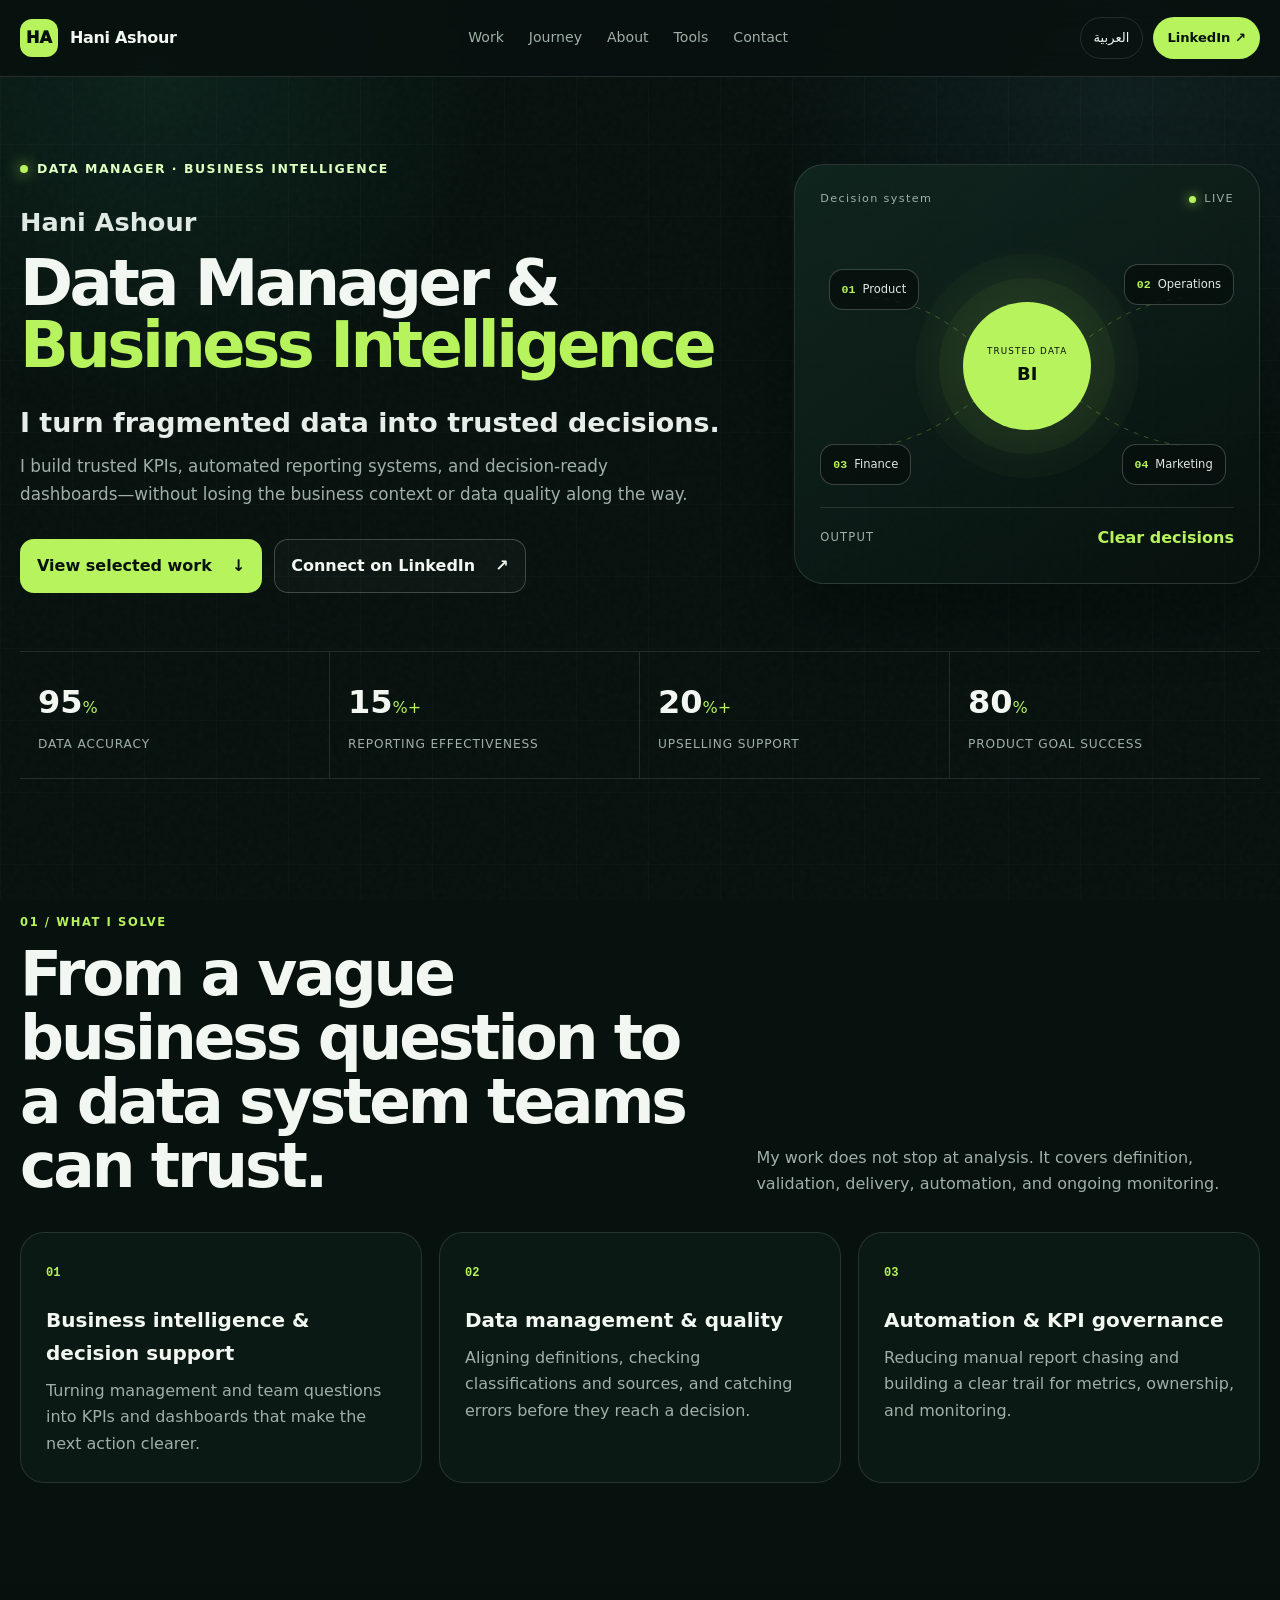
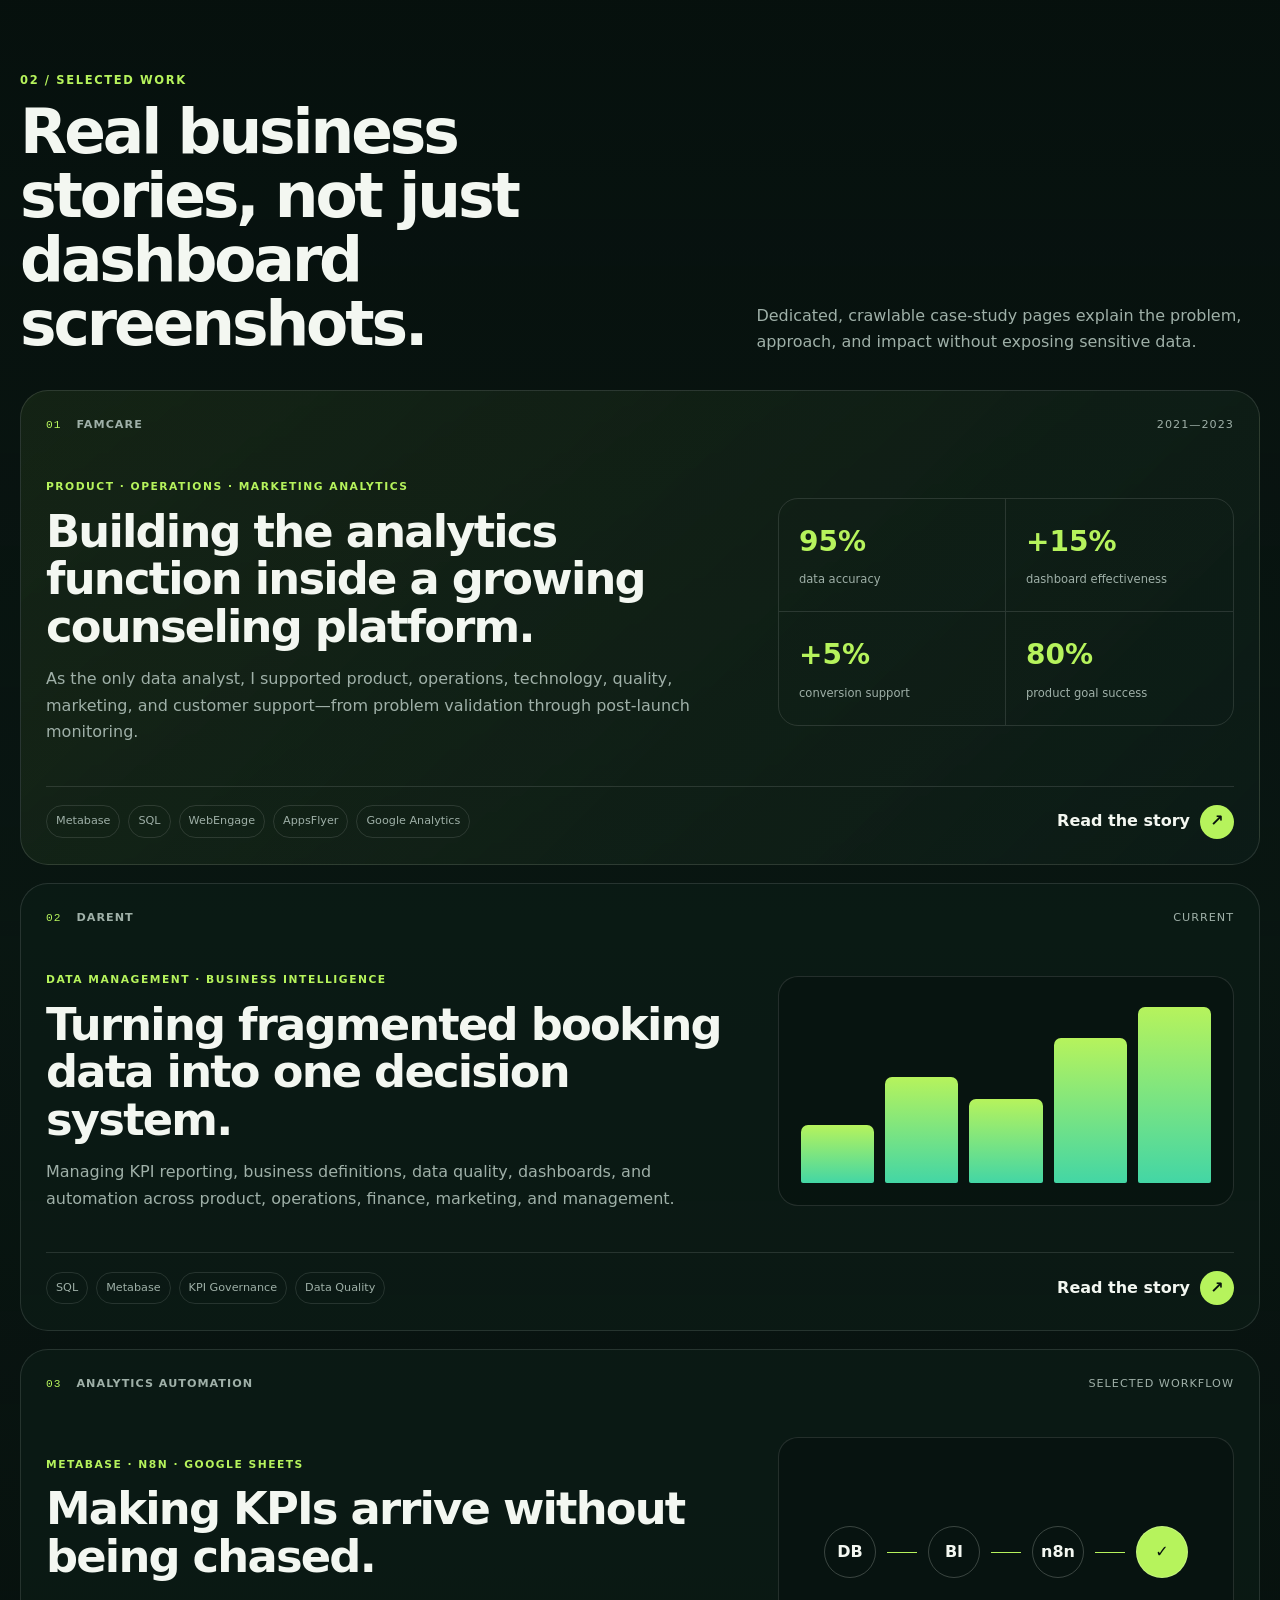
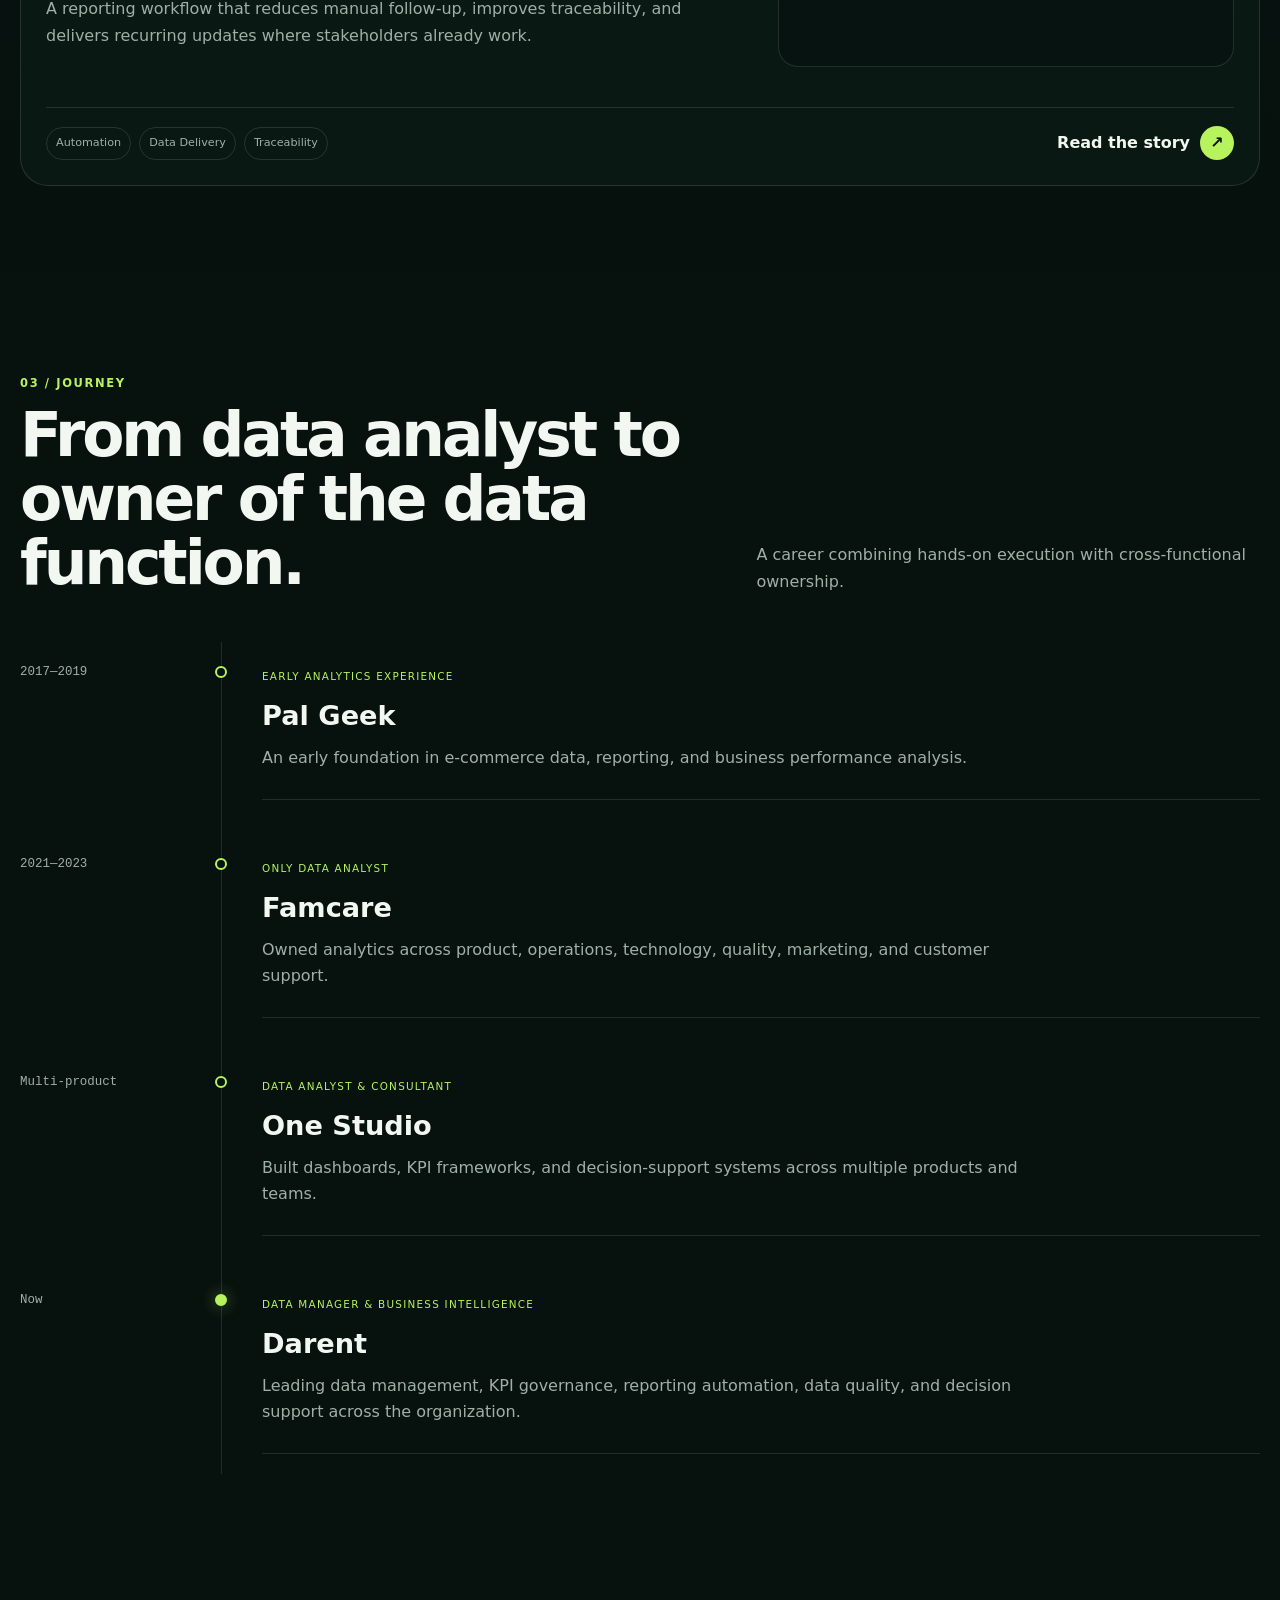
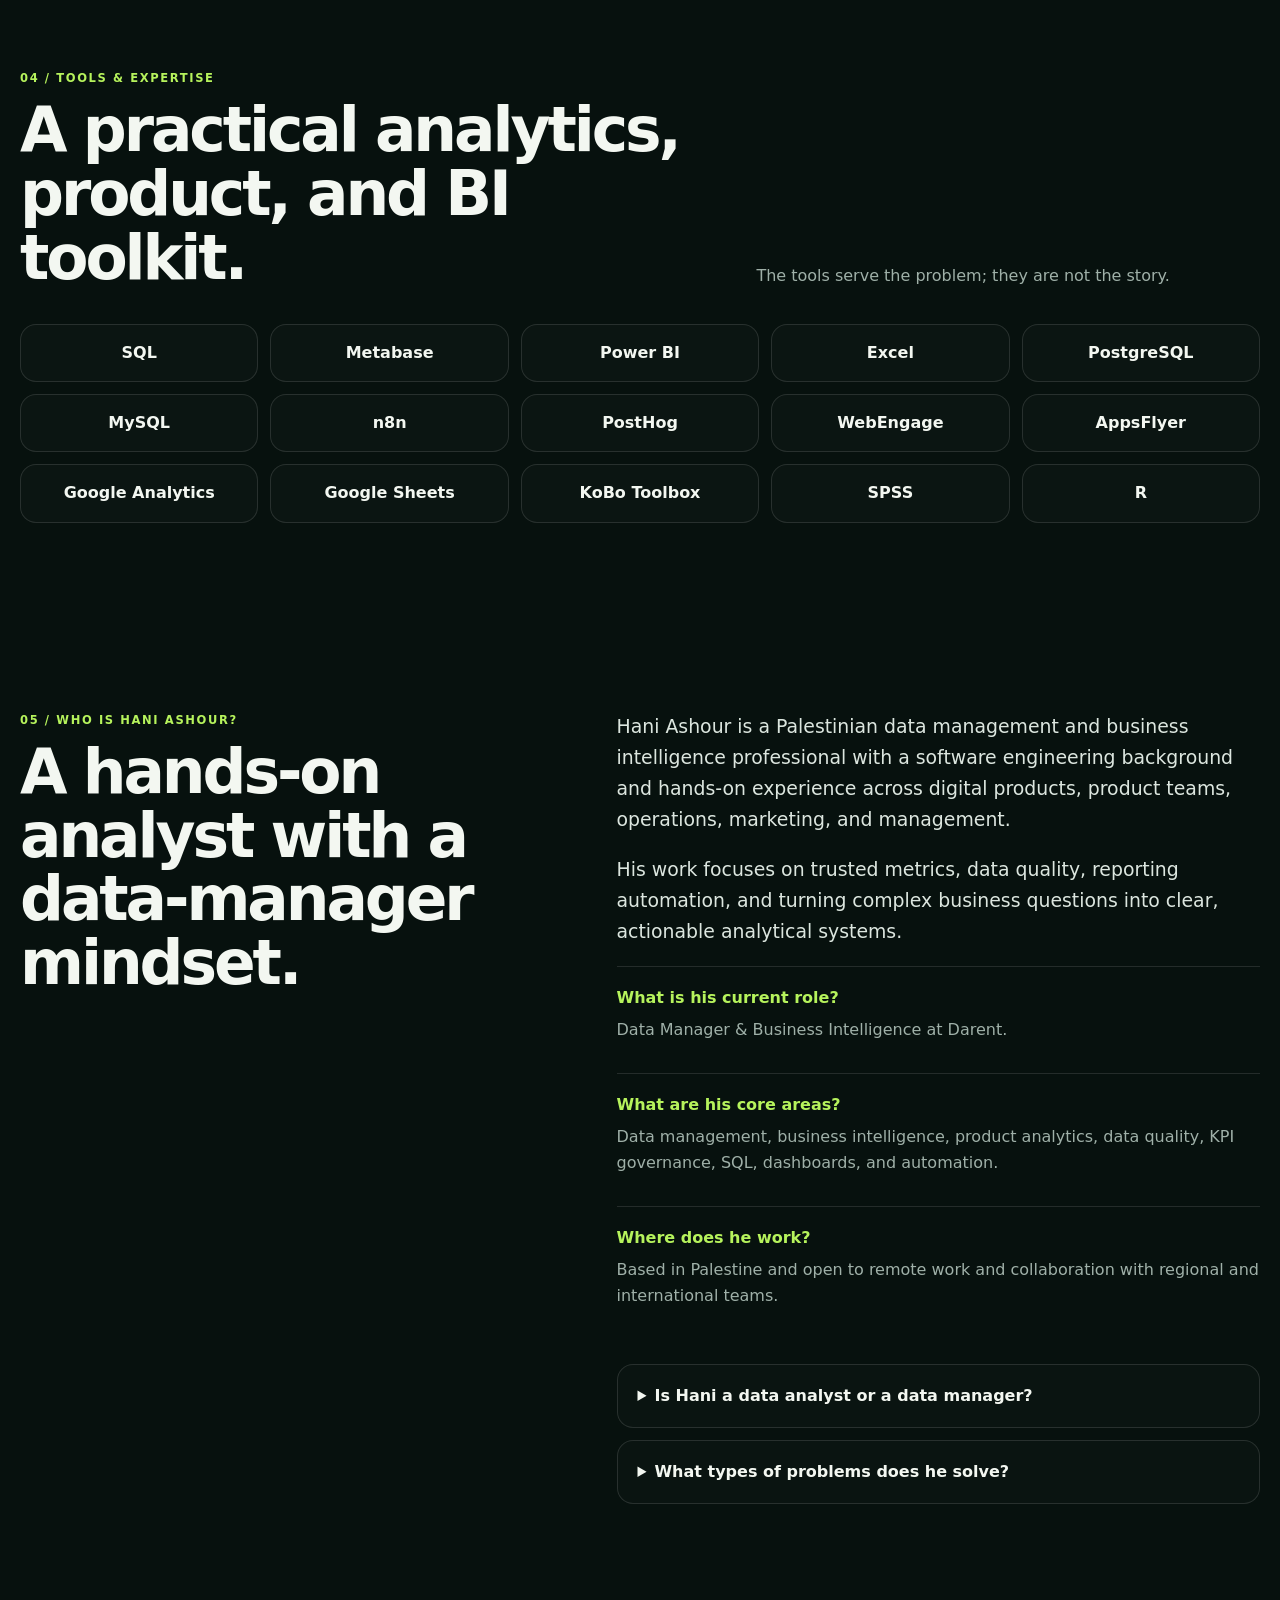
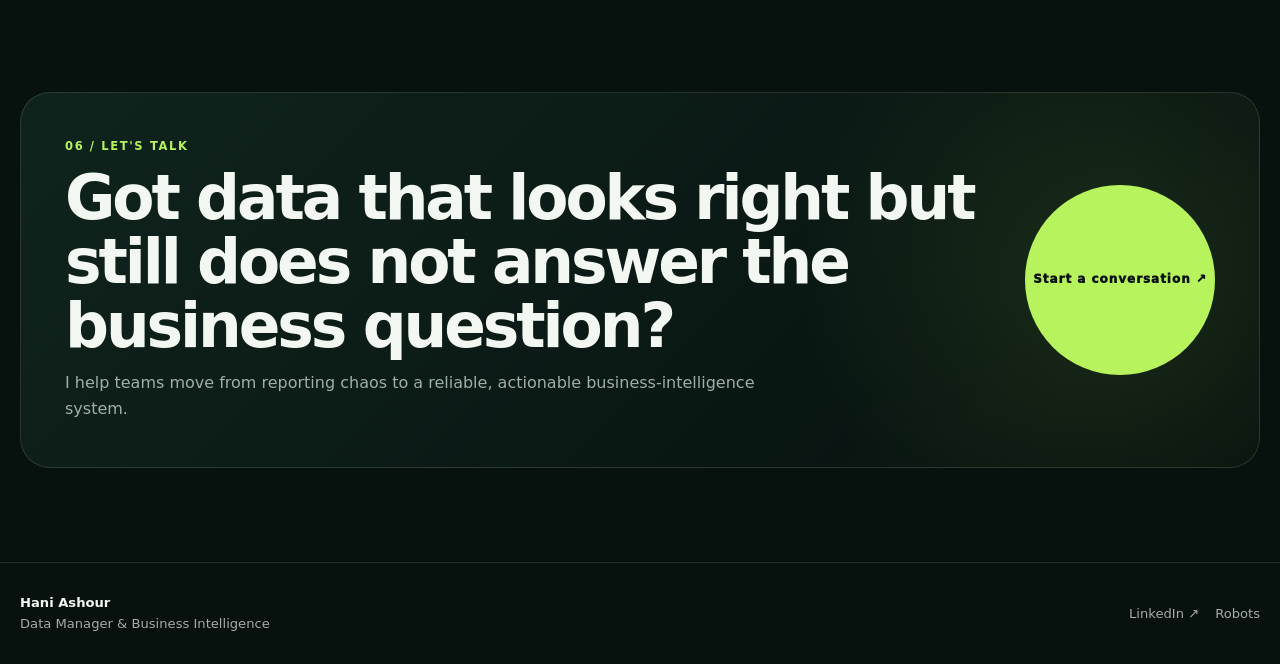
==== commit fb67ffce: "Add files via upload" ====
--- a/index.html
+++ b/index.html
@@ -10,11 +10,16 @@
 <meta property="og:type" content="profile">
 <meta property="og:title" content="Hani Ashour | Data Manager &amp; Business Intelligence">
 <meta property="og:description" content="Hani Ashour is a Data Manager and Business Intelligence professional specializing in product analytics, SQL, KPI governance, data quality, dashboards, and reporting automation.">
-<meta property="og:image" content="assets/og-image.svg">
+<meta property="og:image" content="https://4haniash.github.io/HaniAshour/assets/og-image.svg">
+<meta property="og:url" content="https://4haniash.github.io/HaniAshour/">
 <meta name="twitter:card" content="summary_large_image">
+<link rel="canonical" href="https://4haniash.github.io/HaniAshour/">
+<link rel="alternate" hreflang="en" href="https://4haniash.github.io/HaniAshour/">
+<link rel="alternate" hreflang="ar" href="https://4haniash.github.io/HaniAshour/ar/">
+<link rel="alternate" hreflang="x-default" href="https://4haniash.github.io/HaniAshour/">
 <link rel="icon" href="assets/favicon.svg" type="image/svg+xml">
 <link rel="stylesheet" href="assets/styles.css">
-</head><script type="application/ld+json">{"@context":"https://schema.org","@graph":[{"@type":"ProfilePage","name":"Hani Ashour — Data Manager & Business Intelligence","description":"Professional profile and portfolio of Hani Ashour.","dateModified":"2026-07-13","mainEntity":{"@type":"Person","name":"Hani Ashour","alternateName":"Hani Y. Ashour","jobTitle":"Data Manager & Business Intelligence","description":"Data manager and business intelligence professional specializing in product analytics, KPI governance, data quality, SQL, dashboards, and reporting automation.","sameAs":["https://www.linkedin.com/in/hani-ashour/"],"worksFor":{"@type":"Organization","name":"Darent"},"alumniOf":{"@type":"CollegeOrUniversity","name":"University of Palestine"},"knowsAbout":["Business Intelligence","Data Management","Product Analytics","SQL","KPI Governance","Data Quality","Power BI","Metabase","PostHog","Reporting Automation"]}},{"@type":"WebSite","name":"Hani Ashour Portfolio","inLanguage":["en","ar"]}]}</script><body><div class="noise" aria-hidden="true"></div><div class="cursor-glow" aria-hidden="true"></div><a class="skip" href="#main">Skip to content</a>
+<script type="application/ld+json">{"@context":"https://schema.org","@graph":[{"@type":"ProfilePage","name":"Hani Ashour — Data Manager & Business Intelligence","description":"Professional profile and portfolio of Hani Ashour.","dateModified":"2026-07-13","mainEntity":{"@type":"Person","name":"Hani Ashour","alternateName":"Hani Y. Ashour","jobTitle":"Data Manager & Business Intelligence","description":"Data manager and business intelligence professional specializing in product analytics, KPI governance, data quality, SQL, dashboards, and reporting automation.","url":"https://4haniash.github.io/HaniAshour/","sameAs":["https://www.linkedin.com/in/hani-ashour/"],"worksFor":{"@type":"Organization","name":"Darent"},"alumniOf":{"@type":"CollegeOrUniversity","name":"University of Palestine"},"knowsAbout":["Business Intelligence","Data Management","Product Analytics","SQL","KPI Governance","Data Quality","Power BI","Metabase","PostHog","Reporting Automation"]}},{"@type":"WebSite","name":"Hani Ashour Portfolio","url":"https://4haniash.github.io/HaniAshour/","inLanguage":["en","ar"]}]}</script></head><body><div class="noise" aria-hidden="true"></div><div class="cursor-glow" aria-hidden="true"></div><a class="skip" href="#main">Skip to content</a>
 <header class="site-header"><div class="container nav"><a class="brand" href="index.html"><span class="brand-mark">HA</span><span class="brand-name">Hani Ashour</span></a><nav class="desktop-nav"><a href="index.html#work">Work</a><a href="index.html#journey">Journey</a><a href="index.html#about-hani">About</a><a href="index.html#tools">Tools</a><a href="index.html#contact">Contact</a></nav><div class="nav-actions"><a class="pill-link" href="ar/index.html">العربية</a><a class="pill-link primary" href="https://www.linkedin.com/in/hani-ashour/" target="_blank" rel="noopener">LinkedIn ↗</a><button class="menu-btn" aria-expanded="false">Menu</button></div><nav class="mobile-nav"><a href="index.html#work">Work</a><a href="index.html#journey">Journey</a><a href="index.html#about-hani">About</a><a href="index.html#tools">Tools</a><a href="index.html#contact">Contact</a><a href="ar/index.html">العربية</a></nav></div></header><main id="main">
 <section class="hero"><div class="container hero-grid"><div class="reveal"><div class="eyebrow">Data Manager · Business Intelligence</div><p class="hero-name">Hani Ashour</p><h1>Data Manager &<span>Business Intelligence</span></h1><p class="hero-tagline">I turn fragmented data into trusted decisions.</p><p class="hero-copy">I build trusted KPIs, automated reporting systems, and decision-ready dashboards—without losing the business context or data quality along the way.</p><div class="actions"><a class="btn primary" href="#work">View selected work <b>↓</b></a><a class="btn" href="https://www.linkedin.com/in/hani-ashour/" target="_blank" rel="noopener">Connect on LinkedIn <b>↗</b></a></div></div><div class="hero-panel reveal"><div class="panel-top"><span>Decision system</span><span class="status"><i></i>LIVE</span></div><div class="decision-map"><svg class="map-lines" viewBox="0 0 500 270" aria-hidden="true"><path d="M65 45 C150 55 168 95 220 120"/><path d="M438 45 C355 57 332 96 280 120"/><path d="M67 226 C148 211 170 174 220 150"/><path d="M435 224 C354 210 330 174 280 150"/></svg><div class="decision-core"><div><small>TRUSTED DATA</small><strong>BI</strong></div></div><div class="node a"><b>01</b>Product</div><div class="node b"><b>02</b>Operations</div><div class="node c"><b>03</b>Finance</div><div class="node d"><b>04</b>Marketing</div></div><div class="panel-output"><span>Output</span><strong>Clear decisions</strong></div></div></div><div class="container proof reveal"><div><strong class="counter" data-target="95">0</strong><em>%</em><span>data accuracy</span></div><div><strong class="counter" data-target="15">0</strong><em>%+</em><span>reporting effectiveness</span></div><div><strong class="counter" data-target="20">0</strong><em>%+</em><span>upselling support</span></div><div><strong class="counter" data-target="80">0</strong><em>%</em><span>product goal success</span></div></div></section>
 <section><div class="container"><div class="section-head reveal"><div><div class="section-label">01 / What I solve</div><h2>From a vague business question to a data system teams can trust.</h2></div><p>My work does not stop at analysis. It covers definition, validation, delivery, automation, and ongoing monitoring.</p></div><div class="cards"><article class="card reveal"><span class="card-number">01</span><h3>Business intelligence & decision support</h3><p>Turning management and team questions into KPIs and dashboards that make the next action clearer.</p></article><article class="card reveal"><span class="card-number">02</span><h3>Data management & quality</h3><p>Aligning definitions, checking classifications and sources, and catching errors before they reach a decision.</p></article><article class="card reveal"><span class="card-number">03</span><h3>Automation & KPI governance</h3><p>Reducing manual report chasing and building a clear trail for metrics, ownership, and monitoring.</p></article></div></div></section>
--- a/assets/styles.css
+++ b/assets/styles.css
@@ -3,15 +3,15 @@
   --bg:#07110e;--surface:#0d1d18;--surface-2:#11261f;--text:#f3f7f1;
   --muted:#9fb0a8;--lime:#b6f35c;--mint:#43d6a5;--blue:#74d5ff;
   --line:rgba(243,247,241,.12);--line-strong:rgba(243,247,241,.22);
-  --shadow:0 26px 70px rgba(0,0,0,.28);--radius:24px;--max:1180px;
+  --shadow:0 26px 70px rgba(0,0,0,.28);--radius:24px;--max:1320px;
 }
 *{box-sizing:border-box}html{scroll-behavior:smooth}body{margin:0;min-width:320px;background:var(--bg);color:var(--text);font-family:Inter,ui-sans-serif,system-ui,-apple-system,BlinkMacSystemFont,"Segoe UI",Arial,sans-serif;line-height:1.65;overflow-x:hidden}
 html[dir="rtl"] body{font-family:Tahoma,Arial,sans-serif}.container{width:min(var(--max),calc(100% - 40px));margin-inline:auto}a{color:inherit}.skip{position:absolute;left:-9999px;top:8px;background:#fff;color:#000;padding:10px 14px;z-index:999}.skip:focus{left:8px}.noise{position:fixed;inset:0;pointer-events:none;z-index:-4;opacity:.028;background-image:url("data:image/svg+xml,%3Csvg viewBox='0 0 180 180' xmlns='http://www.w3.org/2000/svg'%3E%3Cfilter id='n'%3E%3CfeTurbulence type='fractalNoise' baseFrequency='.9' numOctaves='3' stitchTiles='stitch'/%3E%3C/filter%3E%3Crect width='100%25' height='100%25' filter='url(%23n)'/%3E%3C/svg%3E")}
 .cursor-glow{position:fixed;left:0;top:0;width:380px;height:380px;border-radius:50%;pointer-events:none;z-index:-3;opacity:0;background:radial-gradient(circle,rgba(182,243,92,.07),rgba(67,214,165,.025) 45%,transparent 72%);transition:opacity .25s ease}body.mouse-active .cursor-glow{opacity:1}
 body::before{content:"";position:fixed;inset:0;z-index:-5;background:radial-gradient(circle at 12% 8%,rgba(67,214,165,.09),transparent 26%),radial-gradient(circle at 88% 12%,rgba(116,213,255,.07),transparent 28%),linear-gradient(rgba(255,255,255,.018) 1px,transparent 1px),linear-gradient(90deg,rgba(255,255,255,.018) 1px,transparent 1px);background-size:auto,auto,72px 72px,72px 72px}
-.site-header{position:sticky;top:0;z-index:100;background:rgba(7,17,14,.86);backdrop-filter:blur(15px);border-bottom:1px solid var(--line)}.nav{min-height:76px;display:flex;align-items:center;justify-content:space-between;gap:22px}.brand{display:flex;align-items:center;gap:12px;text-decoration:none}.brand-mark{width:38px;height:38px;border-radius:12px;display:grid;place-items:center;background:var(--lime);color:#07110e;font-weight:950}.brand-name{font-weight:900;letter-spacing:-.02em}.desktop-nav{display:flex;gap:25px}.desktop-nav a{text-decoration:none;color:var(--muted);font-size:.88rem}.desktop-nav a:hover{color:var(--text)}.nav-actions{display:flex;gap:10px;align-items:center}.pill-link{border:1px solid var(--line);border-radius:999px;padding:9px 13px;text-decoration:none;font-size:.82rem}.pill-link.primary{background:var(--lime);border-color:transparent;color:#07110e;font-weight:850}.menu-btn{display:none;border:1px solid var(--line);background:transparent;color:var(--text);border-radius:12px;padding:8px 11px;cursor:pointer}
-.hero{padding:92px 0 44px}.hero-grid{display:grid;grid-template-columns:1.08fr .92fr;gap:58px;align-items:center}.eyebrow{display:inline-flex;align-items:center;gap:9px;color:#dfffc1;font-size:.78rem;font-weight:900;letter-spacing:.12em;text-transform:uppercase}.eyebrow::before{content:"";width:8px;height:8px;border-radius:50%;background:var(--lime);box-shadow:0 0 15px var(--lime)}.hero-name{font-size:clamp(1.25rem,2vw,1.7rem);font-weight:900;margin:20px 0 8px;color:#dfe8e2}.hero h1{font-size:clamp(3rem,6.3vw,5.7rem);line-height:.98;letter-spacing:-.065em;margin:0;max-width:820px}.hero h1 span{display:block;color:var(--lime)}html[dir="rtl"] .hero h1{letter-spacing:-.025em;line-height:1.07}.hero-tagline{font-size:clamp(1.25rem,2.1vw,1.8rem);font-weight:750;margin:24px 0 8px;color:#e7eee9}.hero-copy{color:var(--muted);font-size:1.05rem;max-width:690px;margin:0}.actions{display:flex;flex-wrap:wrap;gap:12px;margin-top:30px}.btn{display:inline-flex;align-items:center;justify-content:space-between;gap:20px;min-width:165px;text-decoration:none;border:1px solid var(--line-strong);border-radius:14px;padding:13px 16px;font-weight:850;background:rgba(255,255,255,.025);transition:transform .22s ease,border-color .22s ease,background .22s ease}.btn:hover{transform:translateY(-2px);border-color:var(--lime)}.btn.primary{background:var(--lime);color:#07110e;border-color:transparent}
-.hero-panel{min-height:450px;border:1px solid var(--line);border-radius:30px;padding:25px;background:linear-gradient(145deg,rgba(17,38,31,.94),rgba(7,17,14,.68));box-shadow:var(--shadow);position:relative;overflow:hidden}.hero-panel::before{content:"";position:absolute;inset:0;background:radial-gradient(circle at 50% 46%,rgba(182,243,92,.10),transparent 35%)}.panel-top{position:relative;z-index:2;display:flex;justify-content:space-between;align-items:center;color:var(--muted);font-size:.7rem;letter-spacing:.12em}.status{display:flex;align-items:center;gap:8px}.status i{width:7px;height:7px;border-radius:50%;background:var(--lime);box-shadow:0 0 12px var(--lime)}.decision-map{position:relative;z-index:2;height:270px;margin-top:28px}.decision-core{position:absolute;left:50%;top:48%;transform:translate(-50%,-50%);width:128px;height:128px;border-radius:50%;display:grid;place-items:center;text-align:center;background:var(--lime);color:#07110e;box-shadow:0 0 0 24px rgba(182,243,92,.045),0 0 0 48px rgba(182,243,92,.025)}.decision-core small{display:block;font-size:.55rem;letter-spacing:.13em}.decision-core strong{font-size:1.12rem}.node{position:absolute;border:1px solid var(--line-strong);border-radius:14px;padding:10px 12px;background:rgba(7,17,14,.82);font-size:.72rem;color:#dfe8e2}.node b{color:var(--lime);font-family:monospace;margin-inline-end:7px}.node.a{left:2%;top:12%}.node.b{right:0;top:10%}.node.c{left:0;bottom:8%}.node.d{right:2%;bottom:8%}.map-lines{position:absolute;inset:0;width:100%;height:100%}.map-lines path{fill:none;stroke:rgba(182,243,92,.28);stroke-width:1.2;stroke-dasharray:6 7}.panel-output{position:relative;z-index:2;border-top:1px solid var(--line);padding-top:17px;display:flex;justify-content:space-between;gap:15px;align-items:center}.panel-output span{color:var(--muted);font-size:.72rem;text-transform:uppercase;letter-spacing:.1em}.panel-output strong{color:var(--lime)}
+.site-header{position:sticky;top:0;z-index:100;background:rgba(7,17,14,.86);backdrop-filter:blur(15px);border-bottom:1px solid var(--line)}.mobile-nav{display:none}.nav{min-height:76px;display:flex;align-items:center;justify-content:space-between;gap:22px}.brand{display:flex;align-items:center;gap:12px;text-decoration:none}.brand-mark{width:38px;height:38px;border-radius:12px;display:grid;place-items:center;background:var(--lime);color:#07110e;font-weight:950}.brand-name{font-weight:900;letter-spacing:-.02em}.desktop-nav{display:flex;gap:25px}.desktop-nav a{text-decoration:none;color:var(--muted);font-size:.88rem}.desktop-nav a:hover{color:var(--text)}.nav-actions{display:flex;gap:10px;align-items:center}.pill-link{border:1px solid var(--line);border-radius:999px;padding:9px 13px;text-decoration:none;font-size:.82rem}.pill-link.primary{background:var(--lime);border-color:transparent;color:#07110e;font-weight:850}.menu-btn{display:none;border:1px solid var(--line);background:transparent;color:var(--text);border-radius:12px;padding:8px 11px;cursor:pointer}
+.hero{padding:78px 0 40px}.hero-grid{display:grid;grid-template-columns:1.22fr .78fr;gap:46px;align-items:center}.eyebrow{display:inline-flex;align-items:center;gap:9px;color:#dfffc1;font-size:.78rem;font-weight:900;letter-spacing:.12em;text-transform:uppercase}.eyebrow::before{content:"";width:8px;height:8px;border-radius:50%;background:var(--lime);box-shadow:0 0 15px var(--lime)}.hero-name{font-size:clamp(1.25rem,2vw,1.7rem);font-weight:900;margin:20px 0 8px;color:#dfe8e2}.hero h1{font-size:clamp(3rem,5vw,4.2rem);line-height:.98;letter-spacing:-.055em;margin:0;max-width:820px}.hero h1 span{display:block;color:var(--lime)}html[dir="rtl"] .hero h1{letter-spacing:-.025em;line-height:1.07}.hero-tagline{font-size:clamp(1.25rem,2.1vw,1.8rem);font-weight:750;margin:24px 0 8px;color:#e7eee9}.hero-copy{color:var(--muted);font-size:1.05rem;max-width:690px;margin:0}.actions{display:flex;flex-wrap:wrap;gap:12px;margin-top:30px}.btn{display:inline-flex;align-items:center;justify-content:space-between;gap:20px;min-width:165px;text-decoration:none;border:1px solid var(--line-strong);border-radius:14px;padding:13px 16px;font-weight:850;background:rgba(255,255,255,.025);transition:transform .22s ease,border-color .22s ease,background .22s ease}.btn:hover{transform:translateY(-2px);border-color:var(--lime)}.btn.primary{background:var(--lime);color:#07110e;border-color:transparent}
+.hero-panel{min-height:420px;border:1px solid var(--line);border-radius:30px;padding:25px;background:linear-gradient(145deg,rgba(17,38,31,.94),rgba(7,17,14,.68));box-shadow:var(--shadow);position:relative;overflow:hidden}.hero-panel::before{content:"";position:absolute;inset:0;background:radial-gradient(circle at 50% 46%,rgba(182,243,92,.10),transparent 35%)}.panel-top{position:relative;z-index:2;display:flex;justify-content:space-between;align-items:center;color:var(--muted);font-size:.7rem;letter-spacing:.12em}.status{display:flex;align-items:center;gap:8px}.status i{width:7px;height:7px;border-radius:50%;background:var(--lime);box-shadow:0 0 12px var(--lime)}.decision-map{position:relative;z-index:2;height:270px;margin-top:28px}.decision-core{position:absolute;left:50%;top:48%;transform:translate(-50%,-50%);width:128px;height:128px;border-radius:50%;display:grid;place-items:center;text-align:center;background:var(--lime);color:#07110e;box-shadow:0 0 0 24px rgba(182,243,92,.045),0 0 0 48px rgba(182,243,92,.025)}.decision-core small{display:block;font-size:.55rem;letter-spacing:.13em}.decision-core strong{font-size:1.12rem}.node{position:absolute;border:1px solid var(--line-strong);border-radius:14px;padding:10px 12px;background:rgba(7,17,14,.82);font-size:.72rem;color:#dfe8e2}.node b{color:var(--lime);font-family:monospace;margin-inline-end:7px}.node.a{left:2%;top:12%}.node.b{right:0;top:10%}.node.c{left:0;bottom:8%}.node.d{right:2%;bottom:8%}.map-lines{position:absolute;inset:0;width:100%;height:100%}.map-lines path{fill:none;stroke:rgba(182,243,92,.28);stroke-width:1.2;stroke-dasharray:6 7}.panel-output{position:relative;z-index:2;border-top:1px solid var(--line);padding-top:17px;display:flex;justify-content:space-between;gap:15px;align-items:center}.panel-output span{color:var(--muted);font-size:.72rem;text-transform:uppercase;letter-spacing:.1em}.panel-output strong{color:var(--lime)}
 .proof{margin-top:58px;display:grid;grid-template-columns:repeat(4,1fr);border-top:1px solid var(--line);border-bottom:1px solid var(--line)}.proof>div{padding:24px 18px;border-inline-end:1px solid var(--line)}.proof>div:last-child{border-inline-end:0}.proof strong{font-size:2rem}.proof em{font-style:normal;color:var(--lime)}.proof span{display:block;color:var(--muted);font-size:.76rem;margin-top:5px;text-transform:uppercase;letter-spacing:.07em}
 section{padding:94px 0}.section-label{font-size:.72rem;letter-spacing:.14em;color:var(--lime);font-weight:900;text-transform:uppercase}.section-head{display:grid;grid-template-columns:1.15fr .85fr;gap:55px;align-items:end;margin-bottom:34px}.section-head h2,.bio h2,.article-hero h1{font-size:clamp(2.35rem,4.8vw,4.4rem);line-height:1.04;letter-spacing:-.05em;margin:10px 0 0}.section-head p{color:var(--muted);margin:0}html[dir="rtl"] .section-head h2,html[dir="rtl"] .bio h2{letter-spacing:-.02em;line-height:1.12}
 .cards{display:grid;grid-template-columns:repeat(3,1fr);gap:17px}.card{border:1px solid var(--line);border-radius:var(--radius);padding:25px;background:rgba(13,29,24,.70);transition:transform .25s ease,border-color .25s ease,background .25s ease}.card:hover{transform:translateY(-5px);border-color:rgba(182,243,92,.34);background:rgba(17,38,31,.82)}.card-number{color:var(--lime);font:700 .75rem/1 monospace}.card h3{font-size:1.25rem;margin:20px 0 8px}.card p{color:var(--muted);margin:0}
@@ -26,4 +26,4 @@
 .article-hero{padding:85px 0 42px}.breadcrumbs{font-size:.82rem;color:var(--muted)}.breadcrumbs a{text-decoration:none;color:#dfe8e2}.article-hero h1{max-width:970px}.article-deck{color:var(--muted);font-size:1.17rem;max-width:850px}.article-meta{display:flex;flex-wrap:wrap;gap:8px;margin-top:24px}.article-meta span{border:1px solid var(--line);border-radius:999px;padding:7px 10px;font-size:.72rem;color:var(--muted)}.article-content{padding:40px 0 95px}.article-wrap{max-width:850px}.article-content h2{font-size:1.8rem;margin:46px 0 10px}.article-content p,.article-content li{color:#bccbc3}.article-content ul{padding-inline-start:22px}.callout{margin-top:35px;border-inline-start:3px solid var(--lime);background:rgba(182,243,92,.055);border-radius:0 14px 14px 0;padding:17px 20px}html[dir="rtl"] .callout{border-radius:14px 0 0 14px}.case-result{display:grid;grid-template-columns:repeat(3,1fr);gap:12px;margin:30px 0}.case-result>div{border:1px solid var(--line);border-radius:16px;padding:18px}.case-result strong{display:block;color:var(--lime);font-size:1.45rem}.case-result span{color:var(--muted);font-size:.76rem}
 @media (prefers-reduced-motion:reduce){*{scroll-behavior:auto!important}.reveal{opacity:1;transform:none;transition:none}.cursor-glow{display:none}}
 @media(max-width:980px){.desktop-nav{display:none}.menu-btn{display:block}.nav-actions .pill-link:not(.primary){display:none}.mobile-nav{display:none;position:absolute;top:76px;left:20px;right:20px;padding:16px;border:1px solid var(--line);border-radius:18px;background:#0b1915;box-shadow:var(--shadow)}.mobile-nav.open{display:grid;gap:12px}.mobile-nav a{text-decoration:none;color:var(--muted);padding:6px}.hero-grid,.section-head,.project-grid,.bio-grid,.contact-card{grid-template-columns:1fr}.hero-panel{min-height:410px}.section-head{gap:18px}.project-grid{gap:28px}.tools-grid{grid-template-columns:repeat(3,1fr)}.contact-circle{justify-self:start}.timeline::before{left:14px}.timeline-item{grid-template-columns:32px 1fr;grid-template-areas:"dot content"}.timeline-year{display:none}.timeline-dot{grid-area:dot}.timeline-content{grid-area:content}html[dir="rtl"] .timeline::before{right:14px}}
-@media(max-width:640px){.container{width:min(var(--max),calc(100% - 26px))}.brand-name{font-size:.92rem}.nav-actions .primary{display:none}.hero{padding:65px 0 35px}.hero h1{font-size:clamp(2.75rem,13vw,3.55rem);letter-spacing:-.052em}.hero-tagline{font-size:1.12rem}.hero-copy{font-size:.96rem}.hero-panel{min-height:350px;padding:18px}.decision-map{height:215px}.decision-core{width:94px;height:94px;box-shadow:0 0 0 18px rgba(182,243,92,.04),0 0 0 36px rgba(182,243,92,.02)}.node{font-size:.61rem;padding:7px 8px}.proof{grid-template-columns:1fr 1fr}.proof>div:nth-child(2){border-inline-end:0}.proof>div:nth-child(-n+2){border-bottom:1px solid var(--line)}section{padding:72px 0}.cards{grid-template-columns:1fr}.project{padding:18px}.project h3{font-size:1.85rem}.impact-box{grid-template-columns:1fr 1fr}.project-footer{align-items:flex-start;flex-direction:column}.mini-viz{height:190px}.tools-grid{grid-template-columns:repeat(2,1fr)}.contact-card{padding:27px}.contact-circle{width:160px;height:160px}.footer{align-items:flex-start;flex-direction:column}.case-result{grid-template-columns:1fr}}
+@media(max-width:640px){.container{width:min(var(--max),calc(100% - 26px))}.brand-name{font-size:.92rem}.nav-actions .primary{display:none}.hero{padding:65px 0 35px}.hero h1{font-size:clamp(2.55rem,12vw,3.15rem);letter-spacing:-.045em}.hero-tagline{font-size:1.12rem}.hero-copy{font-size:.96rem}.hero-panel{min-height:350px;padding:18px}.decision-map{height:215px}.decision-core{width:94px;height:94px;box-shadow:0 0 0 18px rgba(182,243,92,.04),0 0 0 36px rgba(182,243,92,.02)}.node{font-size:.61rem;padding:7px 8px}.proof{grid-template-columns:1fr 1fr}.proof>div:nth-child(2){border-inline-end:0}.proof>div:nth-child(-n+2){border-bottom:1px solid var(--line)}section{padding:72px 0}.cards{grid-template-columns:1fr}.project{padding:18px}.project h3{font-size:1.85rem}.impact-box{grid-template-columns:1fr 1fr}.project-footer{align-items:flex-start;flex-direction:column}.mini-viz{height:190px}.tools-grid{grid-template-columns:repeat(2,1fr)}.contact-card{padding:27px}.contact-circle{width:160px;height:160px}.footer{align-items:flex-start;flex-direction:column}.case-result{grid-template-columns:1fr}}
